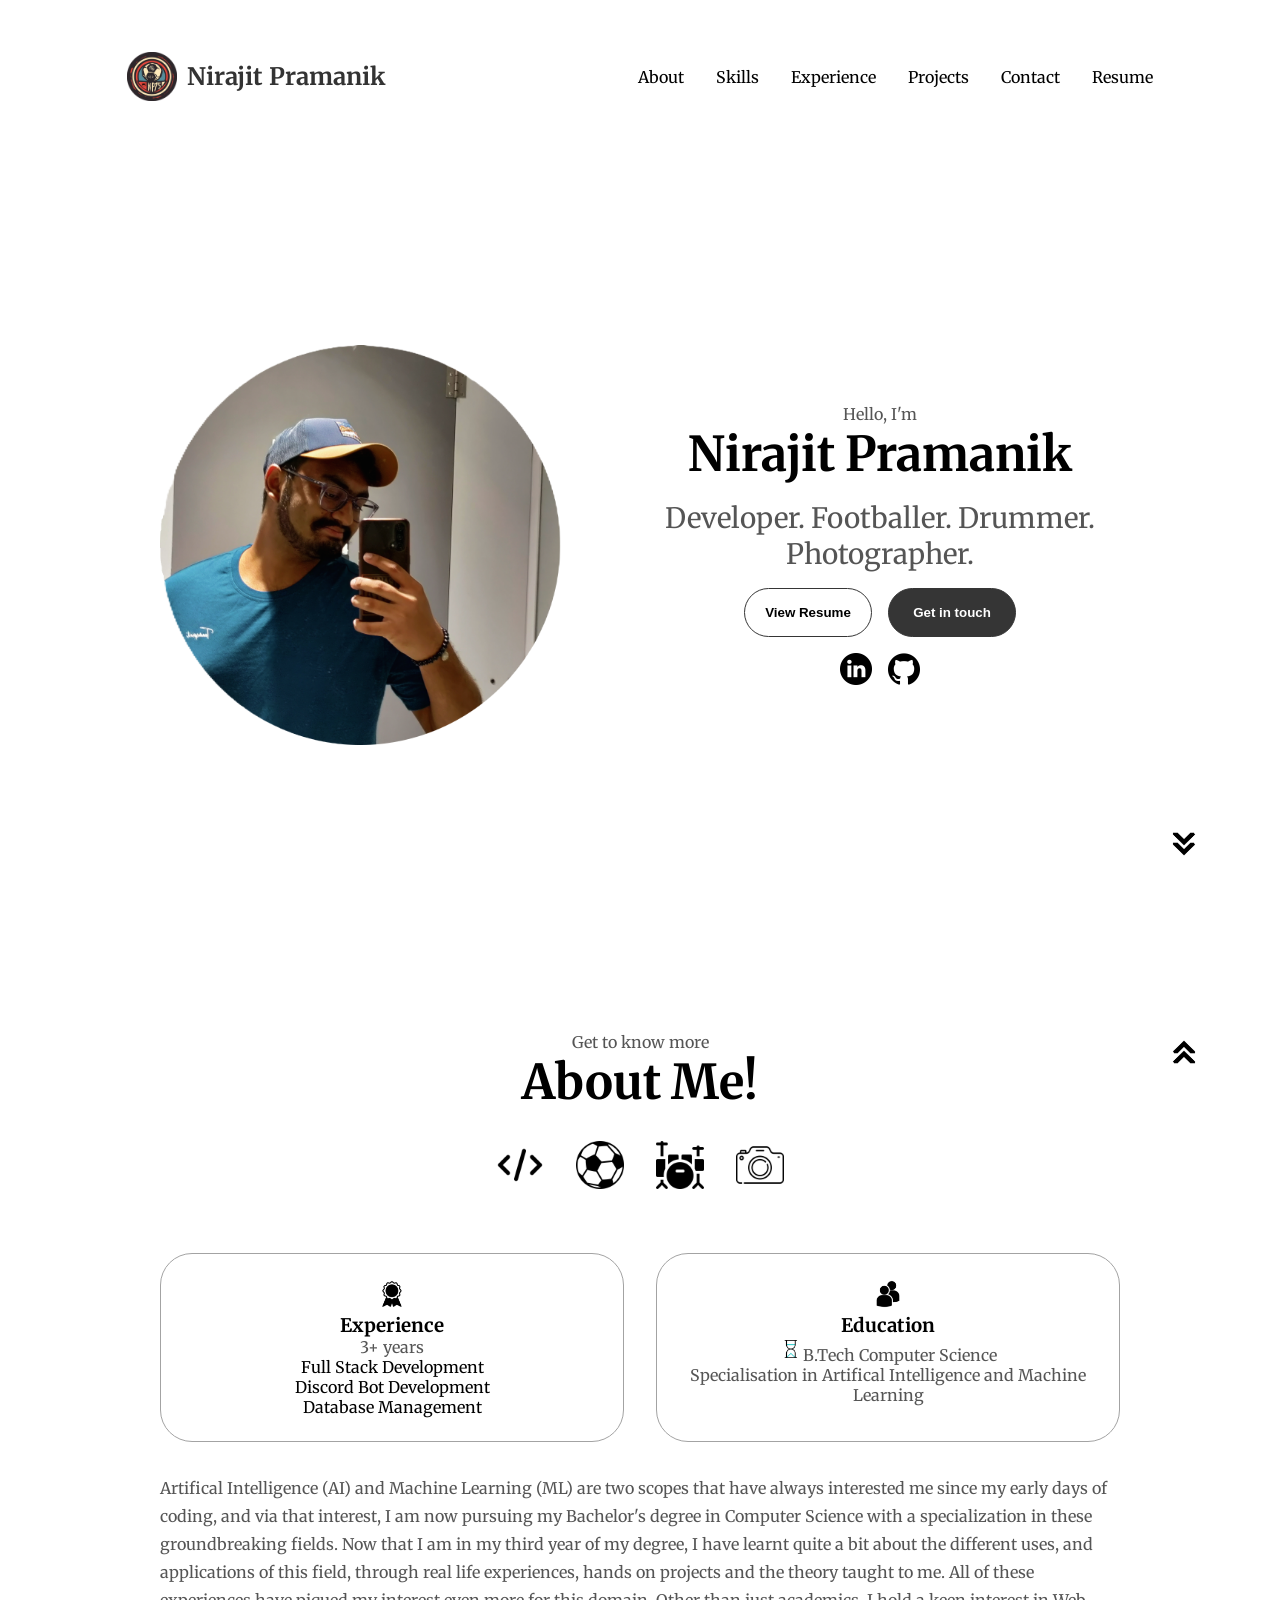
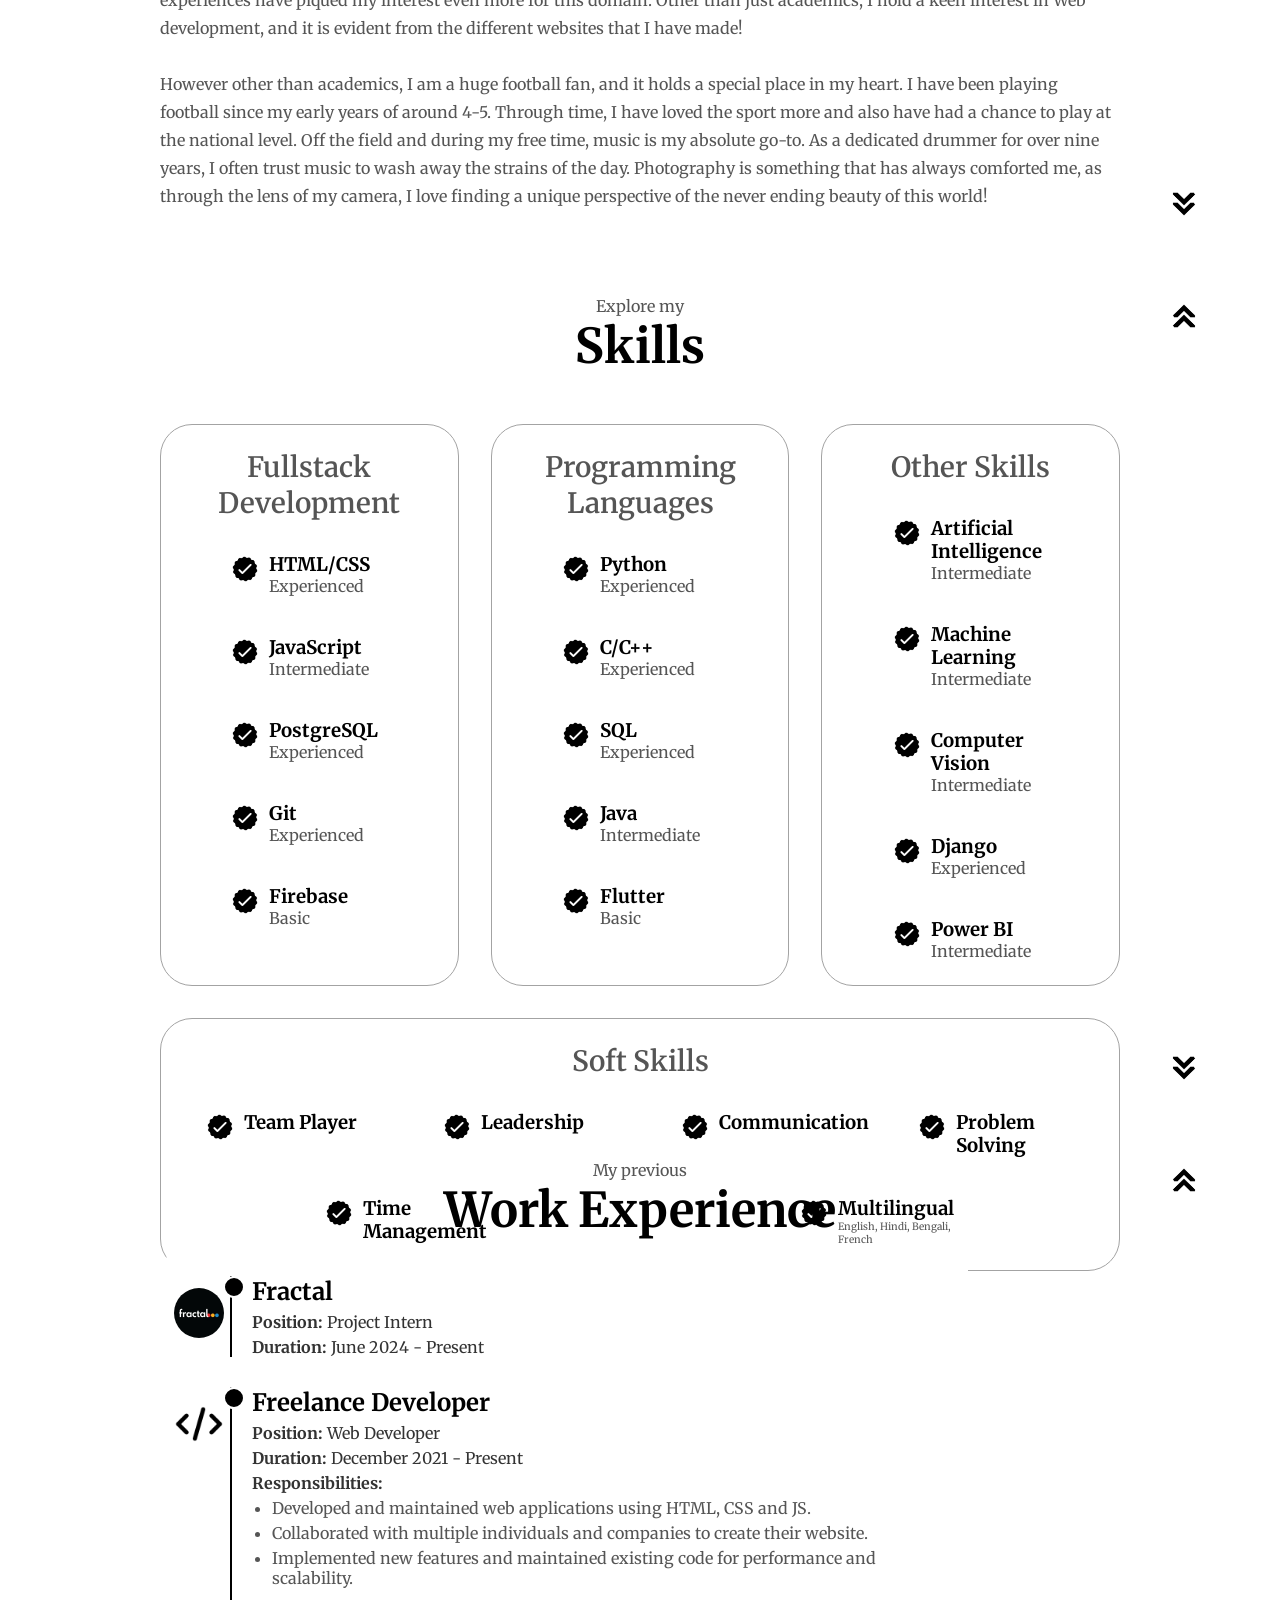
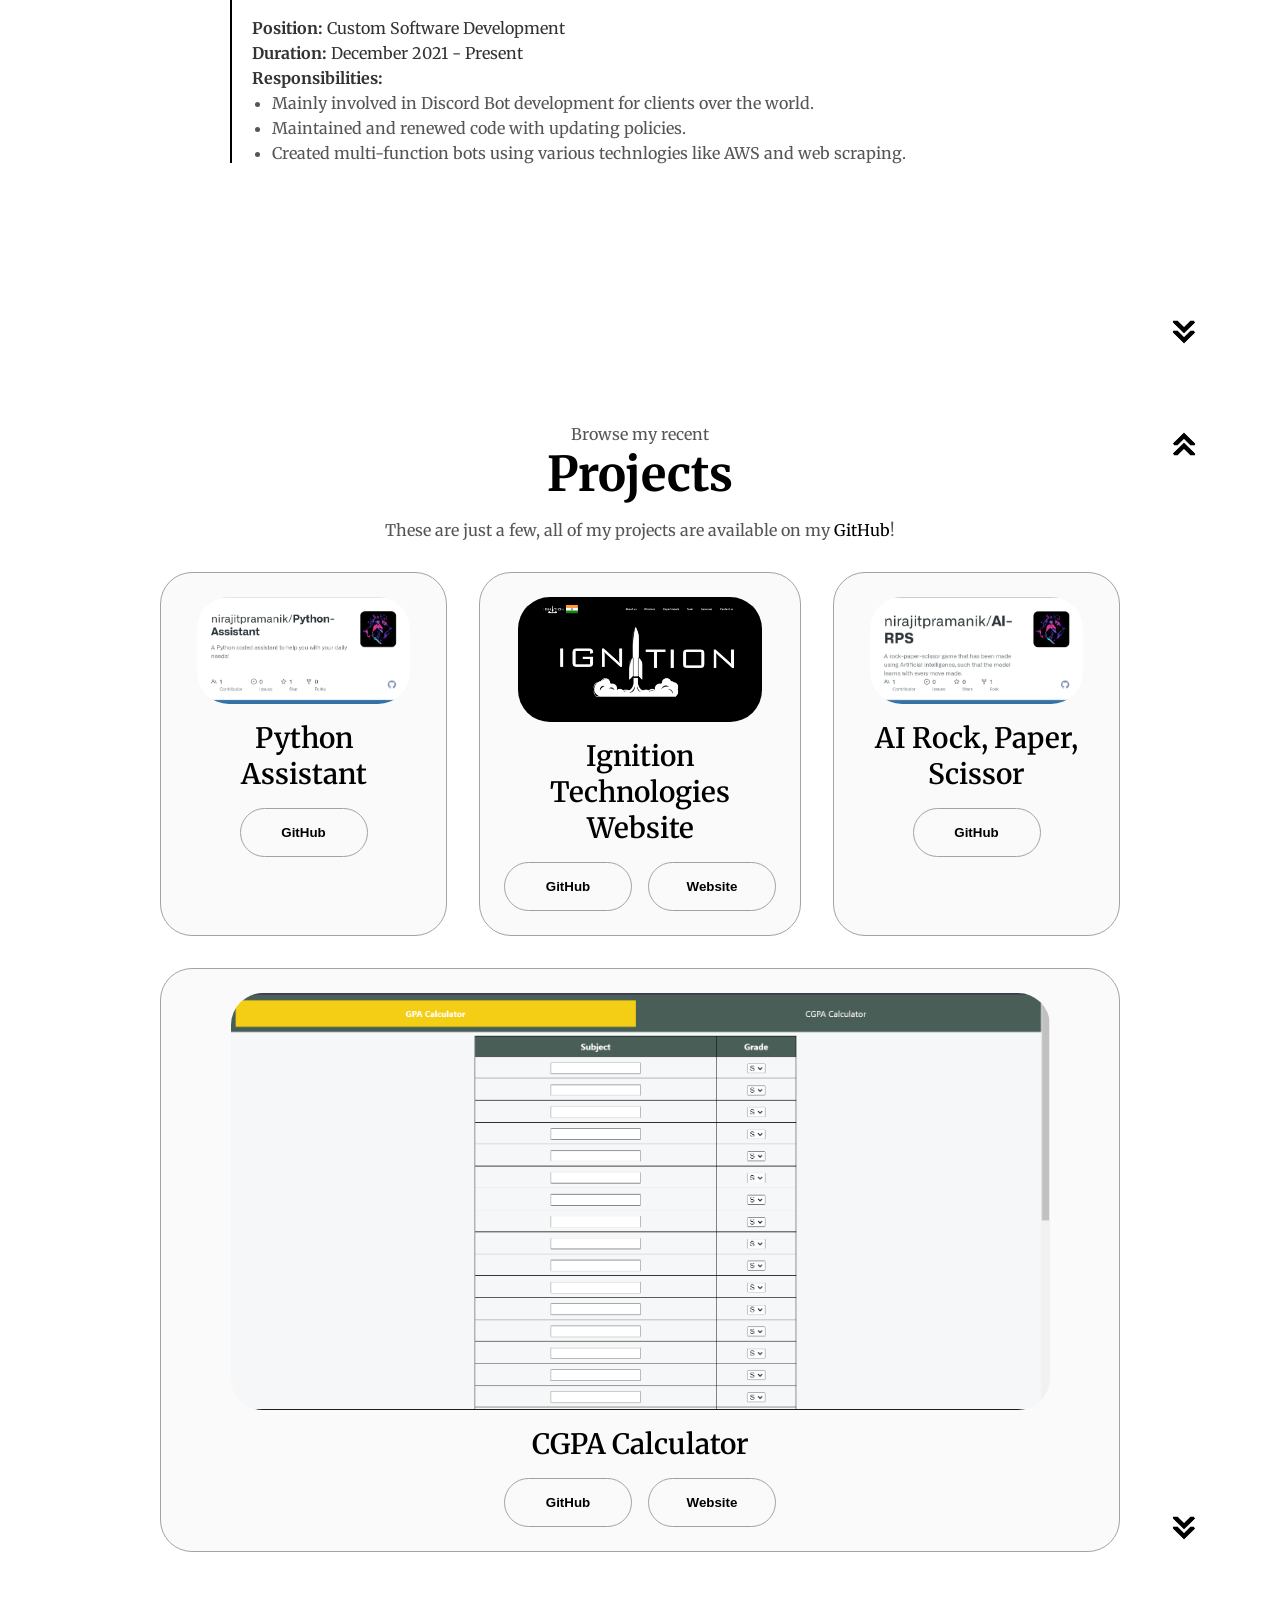
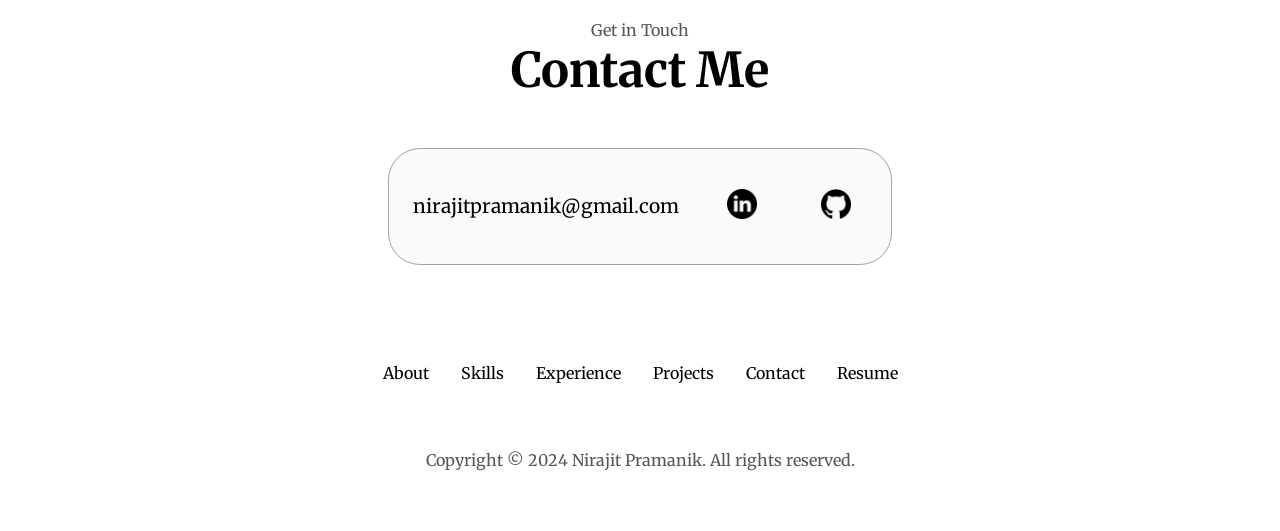
==== index.html @ 1553cf07 "feat: Early 2024 commit" ====
<!DOCTYPE html>
<html lang="en">
<head>
    <meta charset="UTF-8">
    <meta name="viewport" content="width=device-width, initial-scale=1.0">
    <meta name="description" content="Profile website of Nirajit Pramanik.">

    <!-- Open Graph / Facebook -->
    <meta property="og:type" content="website" />
    <meta property="og:url" content="https://nirajitpramanik.github.io/" />
    <meta property="og:title" content="Nirajit Pramanik" />
    <meta property="og:description" content="Profile website of Nirajit Pramanik." />
    <meta property="og:image" content="https://github.com/nirajitpramanik/nirajitpramanik.github.io/blob/main/assets/img/pfp.png" />

    <!-- Twitter -->
    <meta property="twitter:card" content="summary_large_image" />
    <meta property="twitter:url" content="https://nirajitpramanik.github.io/" />
    <meta property="twitter:title" content="Nirajit Pramanik" />
    <meta property="twitter:description" content="Profile website of Nirajit Pramanik." />
    <meta property="twitter:image" content="https://github.com/nirajitpramanik/nirajitpramanik.github.io/blob/main/assets/img/pfp.png" />


    <script async src="https://www.googletagmanager.com/gtag/js?id=G-MHSLXDZWWX"></script>
    <script>
        window.dataLayer = window.dataLayer || [];
        function gtag(){dataLayer.push(arguments);}
        gtag('js', new Date());

        gtag('config', 'G-MHSLXDZWWX');
    </script>

    <title>Nirajit Pramanik</title>
    <link rel="stylesheet" href="./assets/css/styles.css" />
    <link rel="stylesheet" href="./assets/css/mediaqueries.css" />
    <link rel="icon" type="image/x-icon" href="./assets/img/favicon.ico" />
</head>
<body>
    <nav id="desktop-nav">
        <b>
            <img class="nav-logo" alt="logo" src="./assets/img/logo.png" style="display: inline-block;">
            Nirajit Pramanik
        </b>

        <div>
            <ul class="nav-links">
                <li><a href="#about">About</a></li>
                <li><a href="#experience">Skills</a></li>
                <li><a href="#career">Experience</a></li>
                <li><a href="#projects">Projects</a></li>
                <li><a href="#contact">Contact</a></li>
                <li><a href="./assets/Resume-Nirajit Pramanik.pdf" download="Resume-Nirajit Pramanik">Resume</a></li>
            </ul>
        </div>
    </nav>

    <nav id="hamburger-nav">
        <div class="logo">
            <b>
                <img class="nav-logo" src="./assets/img/logo.png" alt="Logo" style="display: inline-block;">
                Nirajit Pramanik
            </b>
        </div>

        <div class="hamburger-menu">
            <div class="hamburger-icon" onclick="toggleMenu()">
                <span></span>
                <span></span>
                <span></span>
            </div>
            <div class="menu-links">
                <ul class="nav-links">
                    <li><a href="#about" onclick="toggleMenu()">About</a></li>
                    <li><a href="#experience" onclick="toggleMenu()">Skills</a></li>
                    <li><a href="#career" onclick="toggleMenu()">Experience</a></li>
                    <li><a href="#projects" onclick="toggleMenu()">Projects</a></li>
                    <li><a href="#contact" onclick="toggleMenu()">Contact</a></li>
                    <li><a href="./assets/Resume-Nirajit Pramanik.pdf" download="Resume-Nirajit Pramanik">Resume</a></li>
                </ul>
            </div>
        </div>
    </nav>

    <section id="profile">
        <div class="section__pic-container">
            <img src="./assets/img/pfp.png" alt="Nirajit Pramanik profile picture">
        </div>

        <div class="section__text">
            <p class="section__text__p1">Hello, I'm</p>
            <h1 class="title">Nirajit Pramanik</h1>
            <p class="section__text__p2">Developer. Footballer. Drummer. Photographer.</p>

            <div class="btn-container">
                <button class="btn btn-color-2" onclick="window.open('./assets/Resume-Nirajit Pramanik.pdf')">
                    View Resume
                </button>

                <button class="btn btn-color-1" onclick="location.href='#contact'">
                    Get in touch
                </button>
            </div>

            <div id="socials-container">
                <img src="./assets/img/linkedin.png" alt="My LinkedIn profile" class="icon" onclick="location.href='https://www.linkedin.com/in/nirajit-pramanik/'">
                <img src="./assets/img/github.png" alt="My Github profile" class="icon" onclick="location.href='https://github.com/nirajitpramanik'">
            </div>
        </div>
        <img src="./assets/img/arrow.png" alt="Next Section" class="icon arrow" onclick="location.href='#about'">
    </section>

    <section id="about">
        <p class="section__text__p1">
            Get to know more
        </p>

        <h1 class="title">
            About Me!
        </h1>

        <div class="section-container">
            <img src="./assets/img/arrow-1.png" alt="Previous Section" class="icon arrow-1" onclick="location.href='#profile'">
            <div class="about-details-container">
                <div class="icon-row">
                    <img src="./assets/img/code.png" alt="Code" class="about-icon">
                    <img src="./assets/img/football.png" alt="Football" class="about-icon">
                    <img src="./assets/img/drum.png" alt="Drum" class="about-icon">
                    <img src="./assets/img/camera.png" alt="Camera" class="about-icon">
                </div>
                
                <div class="about-containers">
                    <div class="details-container">
                        <img src="./assets/img/experience.png" alt="Experience icon" class="icon">
                        <h3>
                            Experience
                        </h3>
                        <p>
                            3+ years
                            <ul style="list-style: none;">
                                <li>Full Stack Development</li>
                                <li>Discord Bot Development</li>
                                <li>Database Management</li>
                            </ul>
                        </p>
                    </div>

                    <div class="details-container">
                        <img src="./assets/img/education.png" alt="Education icon" class="icon">
                        <h3>
                            Education
                        </h3>
                        <p><img src="./assets/img/loading.gif" alt="Loading icon" class="loading">B.Tech Computer Science <br> Specialisation in Artifical Intelligence and Machine Learning</p>
                    </div>
                </div>

                <div class="text-container">
                    <p class="about-text">
                        Artifical Intelligence (AI) and Machine Learning (ML) are two scopes that have always interested me since my early days of coding, and via that interest, I am now pursuing my Bachelor's degree in Computer Science with a specialization in these groundbreaking fields. Now that I am in my third year of my degree, I have learnt quite a bit about the different uses, and applications of this field, through real life experiences, hands on projects and the theory taught to me. All of these experiences have piqued my interest even more for this domain. Other than just academics, I hold a keen interest in Web development, and it is evident from the different websites that I have made!
                        <br><br>
                        However other than academics, I am a huge football fan, and it holds a special place in my heart. I have been playing football since my early years of around 4-5. Through time, I have loved the sport more and also have had a chance to play at the national level. Off the field and during my free time, music is my absolute go-to. As a dedicated drummer for over nine years, I often trust music to wash away the strains of the day. Photography is something that has always comforted me, as through the lens of my camera, I love finding a unique perspective of the never ending beauty of this world!
                    </p>
                </div>
            </div>
        </div>
        <img src="./assets/img/arrow.png" alt="Next Section" class="icon arrow" onclick="location.href='#experience'">
    </section>

    <section id="experience">
        <img src="./assets/img/arrow-1.png" alt="Previous Section" class="icon arrow-1" onclick="location.href='#about'">
        <p class="section__text__p1">Explore my</p>
        <h1 class="title">Skills</h1>

        <div class="experience-details-container">
            <div class="about-containers">
                <div class="details-container">
                    <h2 class="experience-subtitle">Fullstack Development</h2>

                    <div class="article-container">
                        <article>
                            <img src="./assets/img/checkmark.png" alt="Experience icon" class="icon">
                            <div>
                                <h3>HTML/CSS</h3>
                                <p>Experienced</p>
                            </div>
                        </article>

                        <article>
                            <img src="./assets/img/checkmark.png" alt="Experience icon" class="icon">
                            <div>
                                <h3>JavaScript</h3>
                                <p>Intermediate</p>
                            </div>
                        </article>

                        <article>
                            <img src="./assets/img/checkmark.png" alt="Experience icon" class="icon">
                            <div>
                                <h3>PostgreSQL</h3>
                                <p>Experienced</p>
                            </div>
                        </article>

                        <article>
                            <img src="./assets/img/checkmark.png" alt="Experience icon" class="icon">
                            <div>
                                <h3>Git</h3>
                                <p>Experienced</p>
                            </div>
                        </article>

                        <article>
                            <img src="./assets/img/checkmark.png" alt="Experience icon" class="icon">
                            <div>
                                <h3>Firebase</h3>
                                <p>Basic</p>
                            </div>
                        </article>
                    </div>
                </div>

                <div class="details-container">
                    <h2 class="experience-subtitle">Programming Languages</h2>

                    <div class="article-container">
                        <article>
                            <img src="./assets/img/checkmark.png" alt="Experience icon" class="icon">
                            <div>
                                <h3>Python</h3>
                                <p>Experienced</p>
                            </div>
                        </article>

                        <article>
                            <img src="./assets/img/checkmark.png" alt="Experience icon" class="icon">
                            <div>
                                <h3>C/C++</h3>
                                <p>Experienced</p>
                            </div>
                        </article>

                        <article>
                            <img src="./assets/img/checkmark.png" alt="Experience icon" class="icon">
                            <div>
                                <h3>SQL</h3>
                                <p>Experienced</p>
                            </div>
                        </article>

                        <article>
                            <img src="./assets/img/checkmark.png" alt="Experience icon" class="icon">
                            <div>
                                <h3>Java</h3>
                                <p>Intermediate</p>
                            </div>
                        </article>

                        <article>
                            <img src="./assets/img/checkmark.png" alt="Experience icon" class="icon">
                            <div>
                                <h3>Flutter</h3>
                                <p>Basic</p>
                            </div>
                        </article>
                    </div>
                </div>

                <div class="details-container">
                    <h2 class="experience-subtitle">Other Skills</h2>

                    <div class="article-container">
                        <article>
                            <img src="./assets/img/checkmark.png" alt="Experience icon" class="icon">
                            <div>
                                <h3>Artificial Intelligence</h3>
                                <p>Intermediate</p>
                            </div>
                        </article>

                        <article>
                            <img src="./assets/img/checkmark.png" alt="Experience icon" class="icon">
                            <div>
                                <h3>Machine Learning</h3>
                                <p>Intermediate</p>
                            </div>
                        </article>

                        <article>
                            <img src="./assets/img/checkmark.png" alt="Experience icon" class="icon">
                            <div>
                                <h3>Computer Vision</h3>
                                <p>Intermediate</p>
                            </div>
                        </article>

                        <article>
                            <img src="./assets/img/checkmark.png" alt="Experience icon" class="icon">
                            <div>
                                <h3>Django</h3>
                                <p>Experienced</p>
                            </div>
                        </article>

                        <article>
                            <img src="./assets/img/checkmark.png" alt="Experience icon" class="icon">
                            <div>
                                <h3>Power BI</h3>
                                <p>Intermediate</p>
                            </div>
                        </article>
                    </div>
                </div>

                <div class="details-container">
                    <h2 class="experience-subtitle">Soft Skills</h2>

                    <div class="article-container">
                        <article>
                            <img src="./assets/img/checkmark.png" alt="Experience icon" class="icon">
                            <div>
                                <h3>Team Player</h3>
                            </div>
                        </article>

                        <article>
                            <img src="./assets/img/checkmark.png" alt="Experience icon" class="icon">
                            <div>
                                <h3>Leadership</h3>
                            </div>
                        </article>

                        <article>
                            <img src="./assets/img/checkmark.png" alt="Experience icon" class="icon">
                            <div>
                                <h3>Communication</h3>
                            </div>
                        </article>

                        <article>
                            <img src="./assets/img/checkmark.png" alt="Experience icon" class="icon">
                            <div>
                                <h3>Problem Solving</h3>
                            </div>
                        </article>

                        <article>
                            <img src="./assets/img/checkmark.png" alt="Experience icon" class="icon">
                            <div>
                                <h3>Time Management</h3>
                            </div>
                        </article>

                        <article>
                            <img src="./assets/img/checkmark.png" alt="Experience icon" class="icon">
                            <div>
                                <h3>Multilingual</h3>
                                <p class="experience-text">English, Hindi, Bengali, French</p>
                            </div>
                        </article>
                    </div>
                </div>
            </div>
        </div>
        <img src="./assets/img/arrow.png" alt="Next Section" class="icon arrow" onclick="location.href='#career'">
    </section>

    <section id="career">
        <img src="./assets/img/arrow-1.png" alt="Previous Section" class="icon arrow-1" onclick="location.href='#experience'">
        <p class="section__text__p1">My previous</p>
        <h1 class="title">Work Experience</h1>
        <div class="career-path">
            <div class="timeline"></div>

            <div class="career-company">
                <img src="./assets/img/fractal.jpeg" alt="Fractal AI" class="company-logo">
                <div class="career-item">
                    <h3>Fractal</h3>
                    <p><strong>Position:</strong> Project Intern</p>
                    <p><strong>Duration:</strong> June 2024 - Present</p>
                    <!--<p><strong>Responsibilities:</strong></p>
                    <ul>
                        <li></li>
                        <li></li>
                        <li></li>
                    </ul>-->
                </div>
            </div>
            
            <div class="career-company">
                <img src="./assets/img/code.png" alt="Freelance logo" class="company-logo">
                <div class="career-item">
                    <h3>Freelance Developer</h3>
                    <p><strong>Position:</strong> Web Developer</p>
                    <p><strong>Duration:</strong> December 2021 - Present</p>
                    <p><strong>Responsibilities:</strong></p>
                    <ul>
                        <li>Developed and maintained web applications using HTML, CSS and JS.</li>
                        <li>Collaborated with multiple individuals and companies to create their website.</li>
                        <li>Implemented new features and maintained existing code for performance and scalability.</li>
                    </ul>
                </div>
                <div class="career-item">
                    <p><strong>Position:</strong> Custom Software Development</p>
                    <p><strong>Duration:</strong> December 2021 - Present</p>
                    <p><strong>Responsibilities:</strong></p>
                    <ul>
                        <li>Mainly involved in Discord Bot development for clients over the world.</li>
                        <li>Maintained and renewed code with updating policies.</li>
                        <li>Created multi-function bots using various technlogies like AWS and web scraping.</li>
                    </ul>
                </div>
            </div>
        </div>
        <img src="./assets/img/arrow.png" alt="Next Section" class="icon arrow" onclick="location.href='#projects'">
    </section>      

    <section id="projects">
        <img src="./assets/img/arrow-1.png" alt="Previous Section" class="icon arrow-1" onclick="location.href='#career'">
        <p class="section__text__p1">Browse my recent</p>
        <h1 class="title">Projects</h1>

        <div class="text-container">
            <p class="section__text">These are just a few, all of my projects are available on my <a href="https://github.com/nirajitpramanik">GitHub</a>!</p>
        </div>

        <div class="experience-details-container">
            <div class="about-containers">
                <div class="details-container color-container">
                    <div class="article-container">
                        <img src="./assets/img/P1.png" alt="Project 1" class="project-img">
                    </div>
                    <h2 class="experience-subtitle project-title">
                        Python Assistant
                    </h2>
    
                    <div class="btn-container">
                        <button class="btn btn-color-2 project-btn" onclick="location.href='https://github.com/nirajitpramanik/Python-Assistant'">
                            GitHub
                        </button>
                    </div>
                </div>
    
                <div class="details-container color-container">
                    <div class="article-container">
                        <img src="./assets/img/P3.png" alt="Project 2" class="project-img">
                    </div>
                    <h2 class="experience-subtitle project-title">
                        Ignition Technologies Website
                    </h2>
    
                    <div class="btn-container">
                        <button class="btn btn-color-2 project-btn" onclick="location.href='https://github.com/ignitiontechnologies/ignitiontechnologies.github.io'">
                            GitHub
                        </button>
    
                        <button class="btn btn-color-2 project-btn" onclick="location.href='https://ignitiontechnologies.github.io/'">
                            Website
                        </button>
                    </div>
                </div>
    
                <div class="details-container color-container">
                    <div class="article-container">
                        <img src="./assets/img/P2.png" alt="Project 3" class="project-img">
                    </div>
                    <h2 class="experience-subtitle project-title">
                        AI Rock, Paper, Scissor
                    </h2>
    
                    <div class="btn-container">
                        <button class="btn btn-color-2 project-btn" onclick="location.href='https://github.com/nirajitpramanik/AI-RPS'">
                            GitHub
                        </button>
                    </div>
                </div>

                <div class="details-container color-container">
                    <div class="article-container">
                        <img src="./assets/img/P4.png" alt="Project 4" class="project-img">
                    </div>
                    <h2 class="experience-subtitle project-title">
                        CGPA Calculator
                    </h2>
    
                    <div class="btn-container">
                        <button class="btn btn-color-2 project-btn" onclick="location.href='https://github.com/nirajitpramanik/cgpa-calculator">
                            GitHub
                        </button>
    
                        <button class="btn btn-color-2 project-btn" onclick="location.href='https://nirajitpramanik.github.io/cgpa-calculator/'">
                            Website
                        </button>
                    </div>
                </div>
            </div>
        </div>
        <img src="./assets/img/arrow.png" alt="Next Section" class="icon arrow" onclick="location.href='#contact'">
    </section>

    <section id="contact">
        <p class="section__text__p1">Get in Touch</p>
        <h1 class="title">Contact Me</h1>
        <div class="contact-info-upper-container">
            <div class="contact-info-container">
                <p>
                    <a href="mailto:nirajitpramanik@gmail.com">
                        nirajitpramanik@gmail.com
                    </a>
                </p>
            </div>

            <div class="contact-info-container">
                <p>
                    <a href="https://www.linkedin.com/in/nirajit-pramanik/">
                        <img src="./assets/img/linkedin.png" alt="Linkedin Icon" class="icon contact-icon">
                    </a>
                </p>
            </div>

            <div class="contact-info-container">
                <p>
                    <a href="https://www.github.com/nirajitpramanik/">
                        <img src="./assets/img/github.png" alt="Github Icon" class="icon contact-icon">
                    </a>
                </p>
            </div>
        </div>
    </section>

    <footer>
        <nav>
            <div class="nav-links-container">
                <ul class="nav-links">
                    <li><a href="#about">About</a></li>
                    <li><a href="#experience">Skills</a></li>
                    <li><a href="#career">Experience</a></li>
                    <li><a href="#projects">Projects</a></li>
                    <li><a href="#contact">Contact</a></li>
                    <li><a href="./assets/Resume-Nirajit Pramanik.pdf" download="Resume-Nirajit Pramanik">Resume</a></li>
                </ul>
            </div>
        </nav>

        <p>
            Copyright &#169; 2024 Nirajit Pramanik. All rights reserved.
        </p>
    </footer>

    <script src="./assets/js/scripts.js"></script>
</body>
</html>
---- assets/css/styles.css ----
/* General */
@import url('https://fonts.googleapis.com/css2?family=Merriweather:wght@300&display=swap');

* {
    margin: 0;
    padding: 0;
}

body {
    font-family: 'Merriweather', serif;
}

html {
    scroll-behavior: smooth;
}

p {
    color: rgb(85, 85, 85);
}

/* Transition */

a, .btn {
    transition: all 300ms ease;
}

/* Desktop nav */

nav, .nav-links {
    display: flex;
}

nav {
    justify-content: space-around;
    align-items: center;
    height: 17vh;
}

.nav-links {
    gap: 2rem;
    list-style: none;
    font-size: 1rem;
}

a {
    color: black;
    text-decoration: none;
    text-decoration-color: white;
}

a:hover {
    color: grey;
    text-decoration: underline;
    text-underline-offset: 1rem;
    text-decoration-color: rgb(181, 181, 181);
}

.logo {
    font-size: 1.5rem;
}

.logo:hover {
    cursor: default;
}

#desktop-nav {
    display: flex;
}

#desktop-nav b {
    display: flex;
    align-items: center;
    font-size: 1.5em;
    font-weight: bold;
    color: #333;
}

.nav-logo {
    margin-right: 10px;
    width: 50px;
    height: auto;
}

/* Hamburger menu */

#hamburger-nav {
    display: none;
}

#hamburger-nav b {
    display: flex;
    align-items: center;
    font-size: 1em;
    font-weight: bold;
    color: #333;
}

.hamburger-menu {
    position: relative;
    display: inline-block;
    z-index: 1;
}

.hamburger-icon {
    display: flex;
    flex-direction: column;
    justify-content: space-between;
    height: 24px;
    width: 30px;
    cursor: pointer;
}

.hamburger-icon span {
    width: 100%;
    height: 2px;
    background-color: black;
    transition: all 0.3 ease-in-out;
}

.menu-links {
    position: absolute;
    top: 100%;
    right: 0;
    background-color: white;
    width: fit-content;
    max-height: 0;
    overflow: hidden;
    transition: all 0.3 ease-in-out;
}

.menu-links a {
    display: block;
    padding: 10px;
    text-align: center;
    font-size: 1.5rem;
    color: black;
    text-decoration: none;
    transition: all 0.3 ease-in-out;
}

.menu-links li {
    list-style: none;
}

.menu-links.open {
    max-height: 300px;
}

.hamburger-icon.open span:first-child {
    transform: rotate(45deg) translate(10px, 5px);
}

.hamburger-icon.open span:nth-child(2) {
    opacity: 0;
}

.hamburger-icon.open span:last-child {
    transform: rotate(-45deg) translate(10px, -5px);
}

.hamburger-icon span:first-child {
    transform: none;
}

.hamburger-icon span:first-child {
    opacity: 1;
}

.hamburger-icon span:first-child {
    transform: none;
}

/* Sections */

section {
    padding-top: 4vh;
    height: 96vh;
    margin: 0 10rem;
    box-sizing: border-box;
    min-height: fit-content;
}

.section-container {
    display: flex;
}

/* Profile Section */

#profile {
    position: relative;
    display: flex;
    justify-content: center;
    gap: 5rem;
    height: 80vh;
}

.section__pic-container {
    display: flex;
    height: 400px;
    width: 400px;
    margin: auto 0;
}

.section__text {
    align-self: center;
    text-align: center;
}

.section__text.p {
    font-weight: 600;
}

.section__text__p1 {
    text-align: center;
}

.section__text__p2 {
    font-size: 1.75rem;
    margin-bottom: 1rem;
}

.title {
    font-size: 3rem;
    text-align: center;
    margin-bottom: 1rem;
}

#socials-container {
    display: flex;
    justify-content: center;
    margin-top: 1rem;
    gap: 1rem;
}

/* icons */

.icon {
    cursor: pointer;
    height: 2rem;
}

.loading {
    cursor: default;
    height: 1.5rem;
}

.about-icon {
    cursor: default;
    height: 3rem;
    padding: 1rem;
}
/* Buttons */

.btn-container {
    display: flex;
    justify-content: center;
    gap: 1rem;
}

.btn {
    font-weight: 600;
    transition: all 300ms ease;
    padding: 1rem;
    width: 8rem;
    border-radius: 2rem;
}

.btn-color-1, .btn-color-2 {
    border: rgb(53, 53, 53) 0.1rem solid;
}

.btn-color-1:hover, .btn-color-2:hover {
    cursor: pointer;
}

.btn-color-1, .btn-color-2:hover {
    background: rgb(53, 53, 53);
    color:white;
}

.btn-color-1:hover {
    background: rgb(0, 0, 0);
}

.btn-color-2 {
    background: none;
}

.btn-color-2:hover {
    border: rgb(255, 255, 255) 0.1rem solid;
}

.btn-container {
    gap: 1rem;
}

/* About section */

#about {
    position: relative;
}

.about-containers {
    gap: 2rem;
    margin-bottom: 2rem;
    margin-top: 2rem;
}

.about-details-container {
    justify-content: center;
    flex-direction: column;
}

.about-containers, .about-details-container {
    display: flex;
}

.arrow {
    position: absolute;
    right: -5rem;
    bottom: 2.5rem;
}

.arrow-1 {
    position: absolute;
    right: -5rem;
    top: 2.5rem;
}

.details-container {
    padding: 1.5rem;
    flex: 1;
    background: white;
    border-radius: 2rem;
    border: rgb(53, 53, 53) 0.1rem solid;
    border-color: rgb(163, 163, 163);
    text-align: center;
}

.section-container {
    gap: 4rem;
    height: 80%;
}

.section__pic-container {
    height: 400px;
    width: 400px;
    margin: auto 0;
}

.icon-row {
    padding: 1rem;
    display: flex;
    align-self: center;
}

.about-text {
    line-height: 1.75;
}

/* Experience section */

#experience {
    position: relative;
}

.experience-subtitle {
    color: rgb(85, 85, 85);
    font-weight: 600;
    font-size: 1.75rem;
    margin-bottom: 2rem;
}

.experience-details-container {
    display: flex;
    justify-content: center;
    flex-direction: column;
}

.article-container {
    display: flex;
    text-align: initial;
    flex-wrap: wrap;
    flex-direction: row;
    gap: 2.5rem;
    justify-content: space-around;
}


article {
    display: flex;
    width: 10rem;
    justify-content: start;
    gap: 0.5rem;
}

article .icon {
    cursor: default;
}

.experience-text {
    font-size: x-small;
}

/* Projects Section */

#projects {
    position: relative;
}

.color-container {
    border-color: rgb(163, 163, 163);
    background: rgb(250, 250, 250);
}

.project-img {
    border-radius: 2rem;
    width: 90%;
    height: 90%;
}

.project-title {
    margin: 1rem;
    color: black;
}

.project-btn {
    color: black;
    border-color: rgb(163, 163, 163);
}

/* Career Path */

#career {
    position: relative;
}

.career-path {
    position: relative;
    width: 80%;
    max-width: 800px;
    background: #fff;
    padding: 20px;
    border-radius: 12px;
}

.career-company {
    position: relative;
    margin-left: 50px;
    padding-left: 20px;
    border-left: 2px solid black;
    margin-bottom: 30px;
}

.company-logo {
    position: absolute;
    left: -60px;
    top: 10px;
    width: 50px;
    height: 50px;
    border-radius: 50%;
    border: 2px solid #fff;
}

.career-item {
    margin-bottom: 30px;
}

.career-item h3 {
    font-size: 1.5em;
    color: black;
    margin-top: 0;
}

.career-item p {
    margin: 5px 0;
    color: #333;
}

.career-item ul {
    list-style-type: disc;
    margin-left: 20px;
}

.career-item ul li {
    color: #555;
    margin-bottom: 5px;
}

.career-item:before {
    content: '';
    position: absolute;
    left: -9px;
    top: 0;
    width: 18px;
    height: 18px;
    background: black;
    border-radius: 50%;
    border: 2px solid #fff;
}

/* Contact */

#contact {
    display: flex;
    justify-content: center;
    flex-direction: column;
    height: 70vh;
}

.contact-info-upper-container {
    display: flex;
    justify-content: center;
    border-radius: 2rem;
    border: rgb(53, 53, 53) 0.1rem solid;
    border-color: rgb(163, 163, 163);
    background: rgb(250, 250, 250);
    margin: 2rem auto;
    padding: 0.5rem;
}

.contact-info-container {
    display: flex;
    align-items: center;
    justify-content: center;
    gap: 0.5rem;
    margin: 1rem;
}

.contact-info-container p {
    font-size: larger;
}

.contact-icon {
    cursor: default;
    padding: 1rem;
    width: auto;
    height: 30px;
}

.email-icon {
    height: 2.5rem;
}

/* Footer */

footer {
    height: 26vh;
    margin: 0 1rem;
}

footer p {
    text-align: center;
}
---- assets/css/mediaqueries.css ----
@media screen and (max-width: 1400px) {
    #profile {
        height: 83vh;
        margin-bottom: 6rem;
    }

    .about-containers {
        flex-wrap: wrap;
    }

    #contact, #projects {
      height: fit-content;
    }

    .icon-row {
        flex-wrap: wrap;
        justify-content: center;
    }
}

@media screen and (max-width: 1200px) {
    #desktop-nav {
        display: none;
    }

    #hamburger-nav {
        display: flex;
    }

    #experience, .experience-details-container {
        margin-top: 2rem;
    }

    #profile, .section-container {
        display: block;
    }

    .arrow {
        display: none
    }

    .arrow-1 {
        display: none
    }

    .about-icon {
        padding: 0.5rem;
        width: 25px;
        height: auto;
    }

    section, .section-container {
        height: fit-content;
    }

    section {
        margin: 0 5%;
    }

    .section__pic-container {
        width: 275px;
        height: 275px;
        margin: 0 auto 2rem;
    }

    .about-containers {
        margin-top: 0;
    }

    p {
        font-size: 0.9rem;
    }
}

@media screen and (max-width: 600px) {
    #contact, footer {
        height: 40vh;
    }

    #profile {
        height: 83vh;
        margin-bottom: 0;
    }

    article {
        font-size: 1rem;
    }

    footer nav {
        height: fit-content;
        margin-bottom: 2rem;
    }

    .about-containers, .contact-info-upper-container, .btn-container {
        flex-wrap: wrap;
    }

    .contact-info-container {
        margin: 1rem;
    }

    .contact-info-container p, .nav-links li a {
        font-size: 1rem;
    }

    .experience-subtitle {
        font-size: 1.25rem;
    }

    .logo {
        font-size: 1.25rem;
    }

    .nav-links {
        flex-direction: column;
        gap: 0.5rem;
        text-align: center;
    }

    .section__pic-container {
        width: auto;
        height: 46vw;
        justify-content: center;
    }

    .section__text__p2 {
        font-size: 1.25rem;
    }

    .title {
        font-size: 2rem;
    }

    .text-container {
        text-align: justify;
    }
}
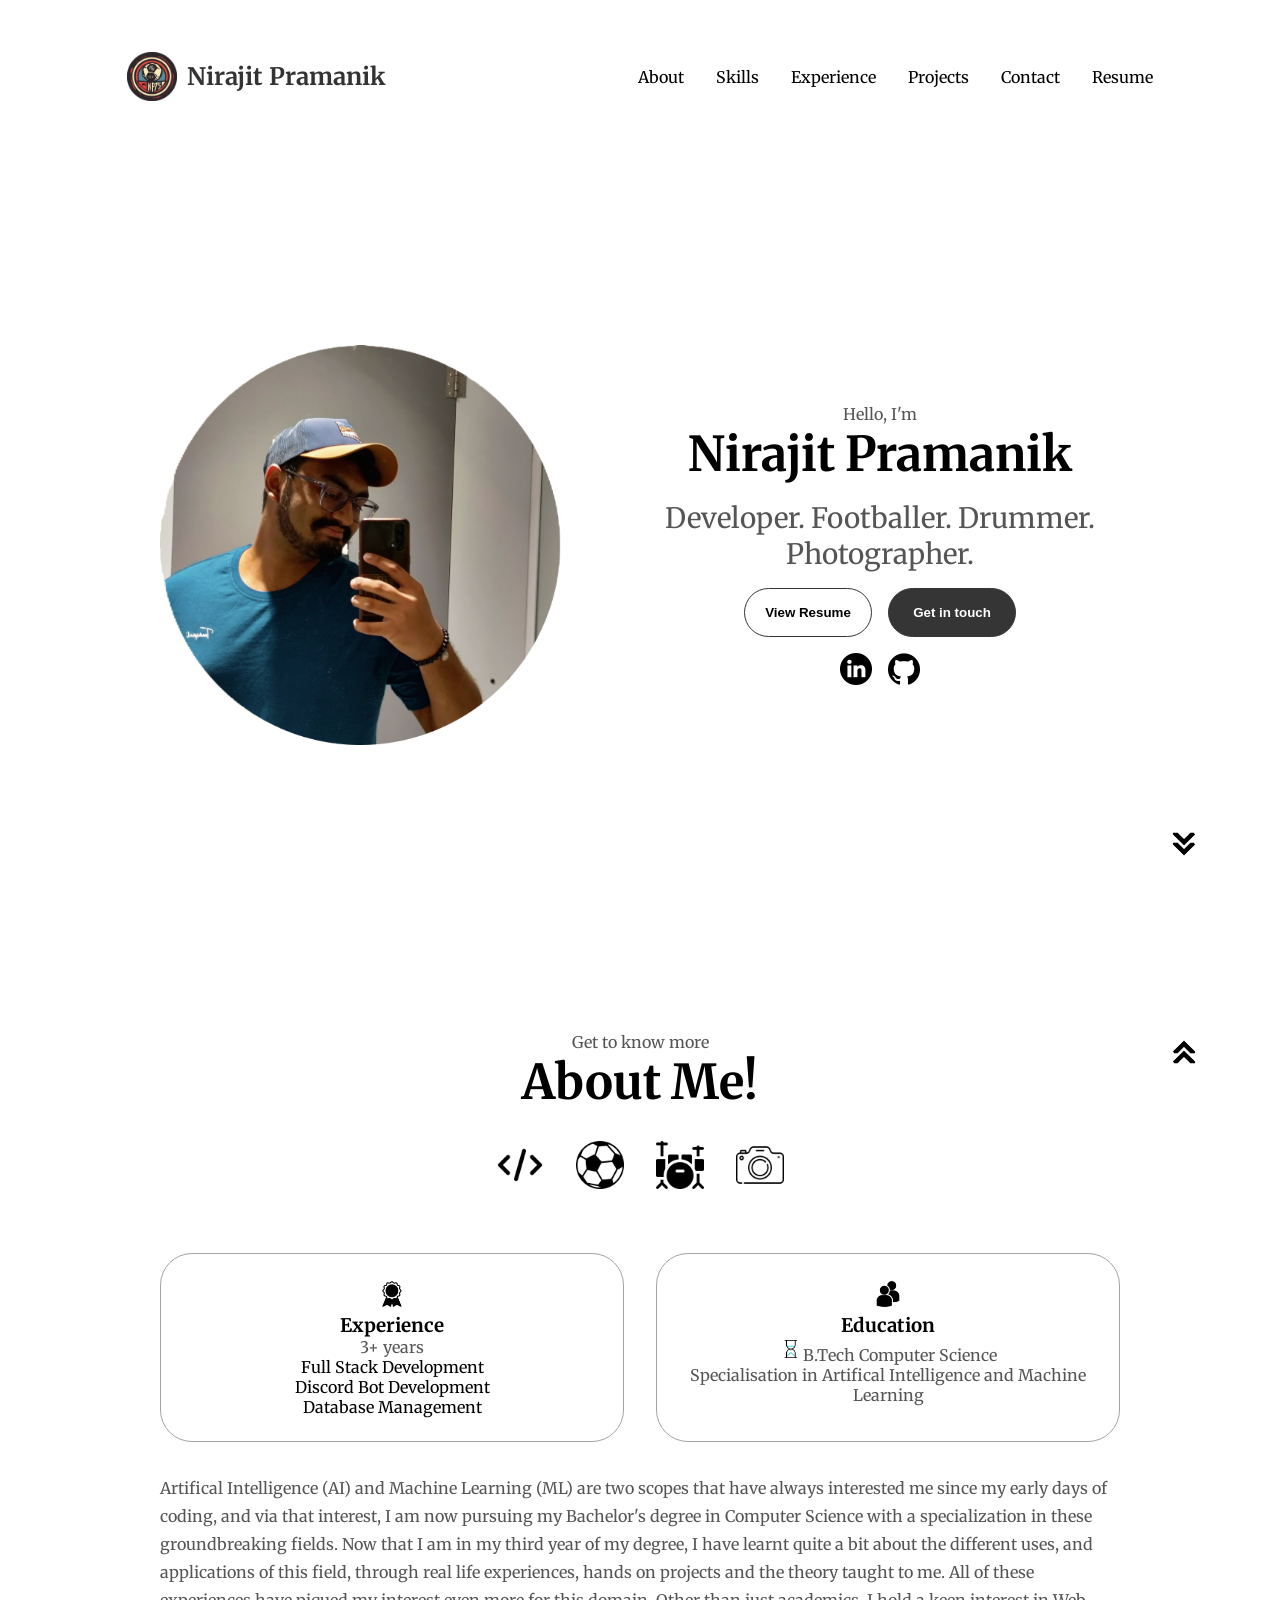
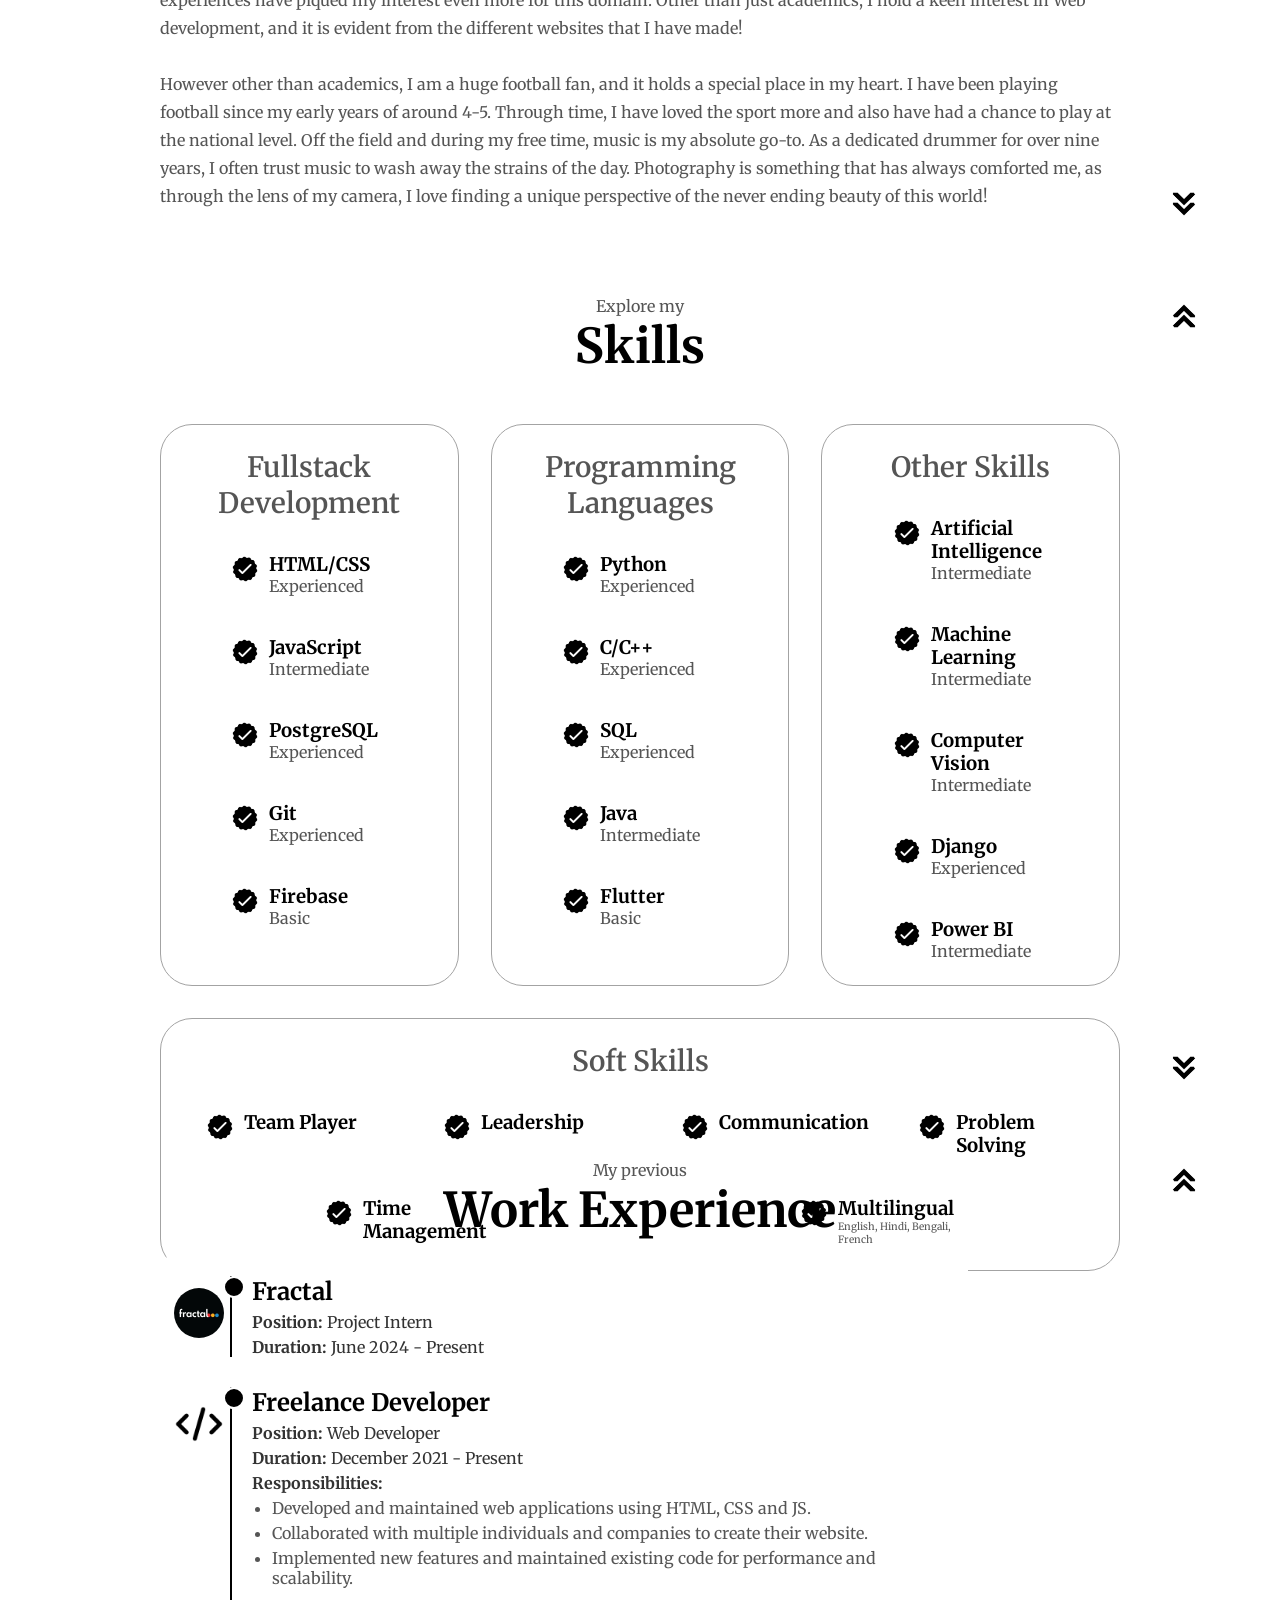
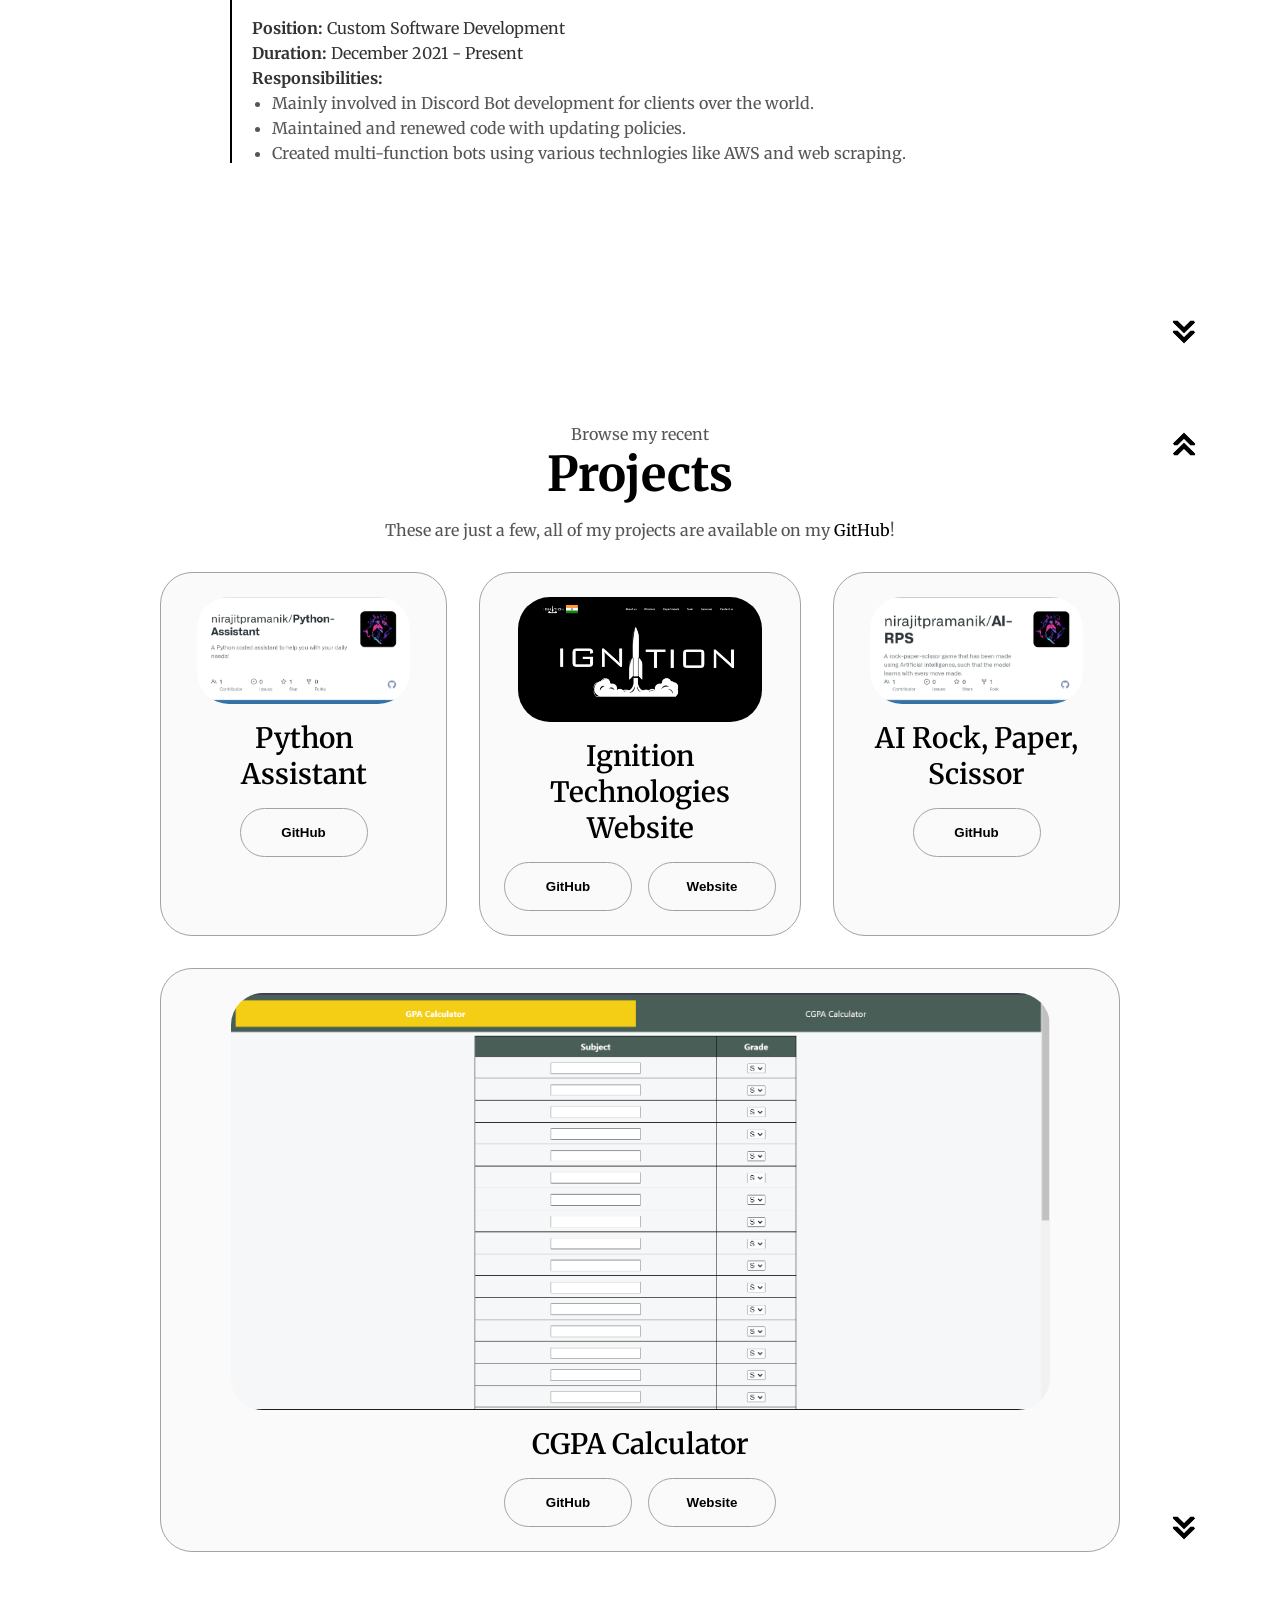
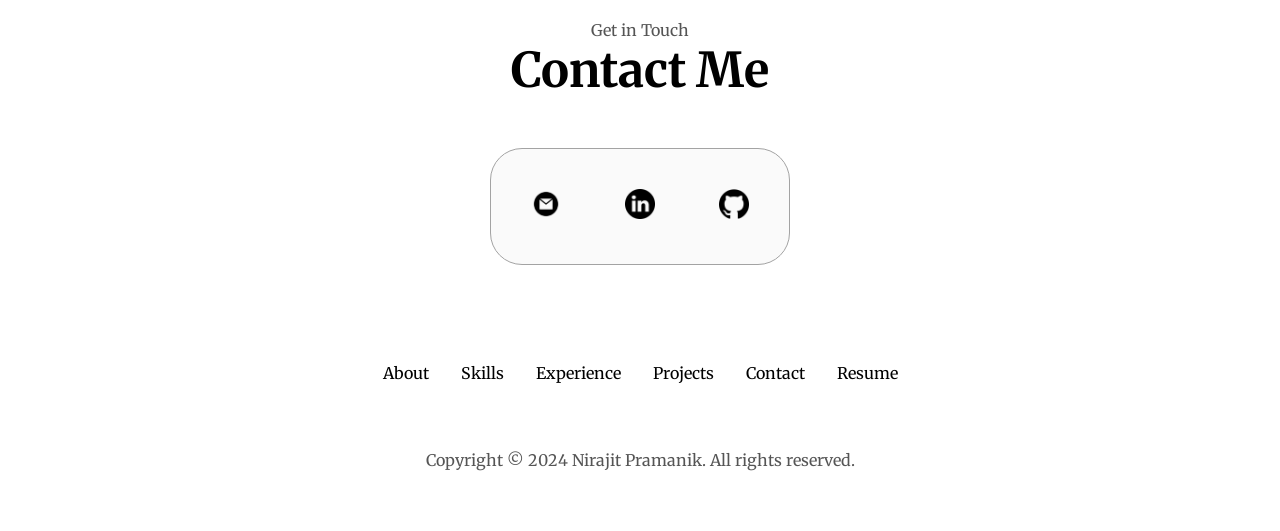
==== commit 522bb6e1: "fix: Mail icon update" ====
--- a/index.html
+++ b/index.html
@@ -502,7 +502,7 @@
             <div class="contact-info-container">
                 <p>
                     <a href="mailto:nirajitpramanik@gmail.com">
-                        nirajitpramanik@gmail.com
+                        <img src="./assets/img/email.png" alt="Mail Icon" class="icon contact-icon">
                     </a>
                 </p>
             </div>
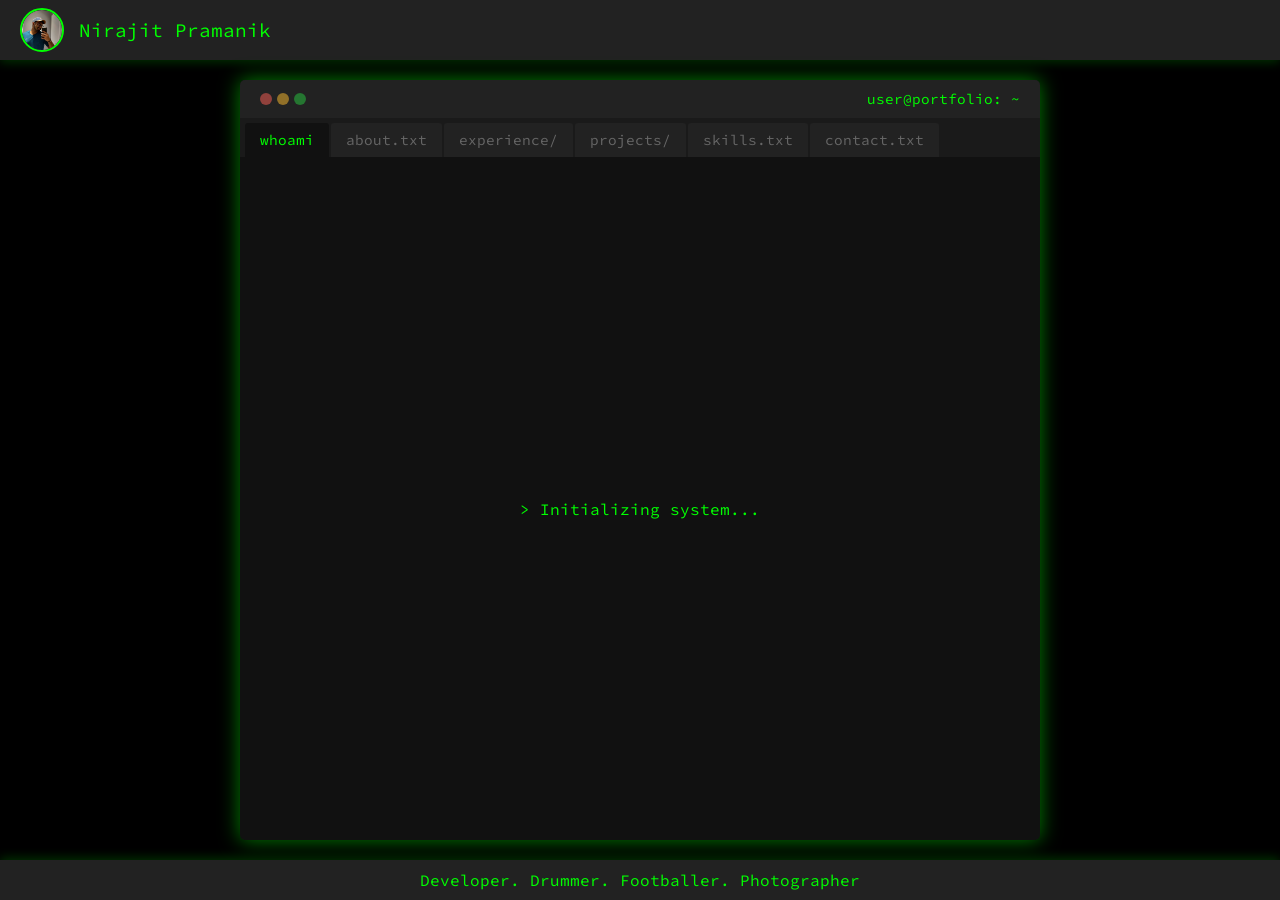
==== commit 11187d98: "feat: 2025 revamp" ====
--- a/index.html
+++ b/index.html
@@ -19,6 +19,10 @@
     <meta property="twitter:description" content="Profile website of Nirajit Pramanik." />
     <meta property="twitter:image" content="https://github.com/nirajitpramanik/nirajitpramanik.github.io/blob/main/assets/img/pfp.png" />
 
+    <title>Nirajit Pramanik</title>
+
+    <link rel="stylesheet" href="./assets/css/styles.css">
+    <link href="https://fonts.googleapis.com/css2?family=Source+Code+Pro:wght@400;700&display=swap" rel="stylesheet">
 
     <script async src="https://www.googletagmanager.com/gtag/js?id=G-MHSLXDZWWX"></script>
     <script>
@@ -29,521 +33,214 @@
         gtag('config', 'G-MHSLXDZWWX');
     </script>
 
-    <title>Nirajit Pramanik</title>
-    <link rel="stylesheet" href="./assets/css/styles.css" />
-    <link rel="stylesheet" href="./assets/css/mediaqueries.css" />
-    <link rel="icon" type="image/x-icon" href="./assets/img/favicon.ico" />
 </head>
 <body>
-    <nav id="desktop-nav">
-        <b>
-            <img class="nav-logo" alt="logo" src="./assets/img/logo.png" style="display: inline-block;">
-            Nirajit Pramanik
-        </b>
-
-        <div>
-            <ul class="nav-links">
-                <li><a href="#about">About</a></li>
-                <li><a href="#experience">Skills</a></li>
-                <li><a href="#career">Experience</a></li>
-                <li><a href="#projects">Projects</a></li>
-                <li><a href="#contact">Contact</a></li>
-                <li><a href="./assets/Resume-Nirajit Pramanik.pdf" download="Resume-Nirajit Pramanik">Resume</a></li>
-            </ul>
-        </div>
-    </nav>
-
-    <nav id="hamburger-nav">
-        <div class="logo">
-            <b>
-                <img class="nav-logo" src="./assets/img/logo.png" alt="Logo" style="display: inline-block;">
-                Nirajit Pramanik
-            </b>
-        </div>
-
-        <div class="hamburger-menu">
-            <div class="hamburger-icon" onclick="toggleMenu()">
-                <span></span>
-                <span></span>
-                <span></span>
-            </div>
-            <div class="menu-links">
-                <ul class="nav-links">
-                    <li><a href="#about" onclick="toggleMenu()">About</a></li>
-                    <li><a href="#experience" onclick="toggleMenu()">Skills</a></li>
-                    <li><a href="#career" onclick="toggleMenu()">Experience</a></li>
-                    <li><a href="#projects" onclick="toggleMenu()">Projects</a></li>
-                    <li><a href="#contact" onclick="toggleMenu()">Contact</a></li>
-                    <li><a href="./assets/Resume-Nirajit Pramanik.pdf" download="Resume-Nirajit Pramanik">Resume</a></li>
-                </ul>
-            </div>
-        </div>
-    </nav>
-
-    <section id="profile">
-        <div class="section__pic-container">
-            <img src="./assets/img/pfp.png" alt="Nirajit Pramanik profile picture">
-        </div>
-
-        <div class="section__text">
-            <p class="section__text__p1">Hello, I'm</p>
-            <h1 class="title">Nirajit Pramanik</h1>
-            <p class="section__text__p2">Developer. Footballer. Drummer. Photographer.</p>
-
-            <div class="btn-container">
-                <button class="btn btn-color-2" onclick="window.open('./assets/Resume-Nirajit Pramanik.pdf')">
-                    View Resume
-                </button>
-
-                <button class="btn btn-color-1" onclick="location.href='#contact'">
-                    Get in touch
-                </button>
-            </div>
-
-            <div id="socials-container">
-                <img src="./assets/img/linkedin.png" alt="My LinkedIn profile" class="icon" onclick="location.href='https://www.linkedin.com/in/nirajit-pramanik/'">
-                <img src="./assets/img/github.png" alt="My Github profile" class="icon" onclick="location.href='https://github.com/nirajitpramanik'">
-            </div>
-        </div>
-        <img src="./assets/img/arrow.png" alt="Next Section" class="icon arrow" onclick="location.href='#about'">
-    </section>
-
-    <section id="about">
-        <p class="section__text__p1">
-            Get to know more
-        </p>
-
-        <h1 class="title">
-            About Me!
-        </h1>
-
-        <div class="section-container">
-            <img src="./assets/img/arrow-1.png" alt="Previous Section" class="icon arrow-1" onclick="location.href='#profile'">
-            <div class="about-details-container">
-                <div class="icon-row">
-                    <img src="./assets/img/code.png" alt="Code" class="about-icon">
-                    <img src="./assets/img/football.png" alt="Football" class="about-icon">
-                    <img src="./assets/img/drum.png" alt="Drum" class="about-icon">
-                    <img src="./assets/img/camera.png" alt="Camera" class="about-icon">
-                </div>
-                
-                <div class="about-containers">
-                    <div class="details-container">
-                        <img src="./assets/img/experience.png" alt="Experience icon" class="icon">
-                        <h3>
-                            Experience
-                        </h3>
-                        <p>
-                            3+ years
-                            <ul style="list-style: none;">
-                                <li>Full Stack Development</li>
-                                <li>Discord Bot Development</li>
-                                <li>Database Management</li>
-                            </ul>
-                        </p>
-                    </div>
-
-                    <div class="details-container">
-                        <img src="./assets/img/education.png" alt="Education icon" class="icon">
-                        <h3>
-                            Education
-                        </h3>
-                        <p><img src="./assets/img/loading.gif" alt="Loading icon" class="loading">B.Tech Computer Science <br> Specialisation in Artifical Intelligence and Machine Learning</p>
-                    </div>
-                </div>
-
-                <div class="text-container">
-                    <p class="about-text">
-                        Artifical Intelligence (AI) and Machine Learning (ML) are two scopes that have always interested me since my early days of coding, and via that interest, I am now pursuing my Bachelor's degree in Computer Science with a specialization in these groundbreaking fields. Now that I am in my third year of my degree, I have learnt quite a bit about the different uses, and applications of this field, through real life experiences, hands on projects and the theory taught to me. All of these experiences have piqued my interest even more for this domain. Other than just academics, I hold a keen interest in Web development, and it is evident from the different websites that I have made!
-                        <br><br>
-                        However other than academics, I am a huge football fan, and it holds a special place in my heart. I have been playing football since my early years of around 4-5. Through time, I have loved the sport more and also have had a chance to play at the national level. Off the field and during my free time, music is my absolute go-to. As a dedicated drummer for over nine years, I often trust music to wash away the strains of the day. Photography is something that has always comforted me, as through the lens of my camera, I love finding a unique perspective of the never ending beauty of this world!
-                    </p>
-                </div>
-            </div>
-        </div>
-        <img src="./assets/img/arrow.png" alt="Next Section" class="icon arrow" onclick="location.href='#experience'">
-    </section>
-
-    <section id="experience">
-        <img src="./assets/img/arrow-1.png" alt="Previous Section" class="icon arrow-1" onclick="location.href='#about'">
-        <p class="section__text__p1">Explore my</p>
-        <h1 class="title">Skills</h1>
-
-        <div class="experience-details-container">
-            <div class="about-containers">
-                <div class="details-container">
-                    <h2 class="experience-subtitle">Fullstack Development</h2>
-
-                    <div class="article-container">
-                        <article>
-                            <img src="./assets/img/checkmark.png" alt="Experience icon" class="icon">
-                            <div>
-                                <h3>HTML/CSS</h3>
-                                <p>Experienced</p>
-                            </div>
-                        </article>
-
-                        <article>
-                            <img src="./assets/img/checkmark.png" alt="Experience icon" class="icon">
-                            <div>
-                                <h3>JavaScript</h3>
-                                <p>Intermediate</p>
-                            </div>
-                        </article>
-
-                        <article>
-                            <img src="./assets/img/checkmark.png" alt="Experience icon" class="icon">
-                            <div>
-                                <h3>PostgreSQL</h3>
-                                <p>Experienced</p>
-                            </div>
-                        </article>
-
-                        <article>
-                            <img src="./assets/img/checkmark.png" alt="Experience icon" class="icon">
-                            <div>
-                                <h3>Git</h3>
-                                <p>Experienced</p>
-                            </div>
-                        </article>
-
-                        <article>
-                            <img src="./assets/img/checkmark.png" alt="Experience icon" class="icon">
-                            <div>
-                                <h3>Firebase</h3>
-                                <p>Basic</p>
-                            </div>
-                        </article>
-                    </div>
-                </div>
-
-                <div class="details-container">
-                    <h2 class="experience-subtitle">Programming Languages</h2>
-
-                    <div class="article-container">
-                        <article>
-                            <img src="./assets/img/checkmark.png" alt="Experience icon" class="icon">
-                            <div>
-                                <h3>Python</h3>
-                                <p>Experienced</p>
-                            </div>
-                        </article>
-
-                        <article>
-                            <img src="./assets/img/checkmark.png" alt="Experience icon" class="icon">
-                            <div>
-                                <h3>C/C++</h3>
-                                <p>Experienced</p>
-                            </div>
-                        </article>
-
-                        <article>
-                            <img src="./assets/img/checkmark.png" alt="Experience icon" class="icon">
-                            <div>
-                                <h3>SQL</h3>
-                                <p>Experienced</p>
-                            </div>
-                        </article>
-
-                        <article>
-                            <img src="./assets/img/checkmark.png" alt="Experience icon" class="icon">
-                            <div>
-                                <h3>Java</h3>
-                                <p>Intermediate</p>
-                            </div>
-                        </article>
-
-                        <article>
-                            <img src="./assets/img/checkmark.png" alt="Experience icon" class="icon">
-                            <div>
-                                <h3>Flutter</h3>
-                                <p>Basic</p>
-                            </div>
-                        </article>
-                    </div>
-                </div>
-
-                <div class="details-container">
-                    <h2 class="experience-subtitle">Other Skills</h2>
-
-                    <div class="article-container">
-                        <article>
-                            <img src="./assets/img/checkmark.png" alt="Experience icon" class="icon">
-                            <div>
-                                <h3>Artificial Intelligence</h3>
-                                <p>Intermediate</p>
-                            </div>
-                        </article>
-
-                        <article>
-                            <img src="./assets/img/checkmark.png" alt="Experience icon" class="icon">
-                            <div>
-                                <h3>Machine Learning</h3>
-                                <p>Intermediate</p>
-                            </div>
-                        </article>
-
-                        <article>
-                            <img src="./assets/img/checkmark.png" alt="Experience icon" class="icon">
-                            <div>
-                                <h3>Computer Vision</h3>
-                                <p>Intermediate</p>
-                            </div>
-                        </article>
-
-                        <article>
-                            <img src="./assets/img/checkmark.png" alt="Experience icon" class="icon">
-                            <div>
-                                <h3>Django</h3>
-                                <p>Experienced</p>
-                            </div>
-                        </article>
-
-                        <article>
-                            <img src="./assets/img/checkmark.png" alt="Experience icon" class="icon">
-                            <div>
-                                <h3>Power BI</h3>
-                                <p>Intermediate</p>
-                            </div>
-                        </article>
-                    </div>
-                </div>
-
-                <div class="details-container">
-                    <h2 class="experience-subtitle">Soft Skills</h2>
-
-                    <div class="article-container">
-                        <article>
-                            <img src="./assets/img/checkmark.png" alt="Experience icon" class="icon">
-                            <div>
-                                <h3>Team Player</h3>
-                            </div>
-                        </article>
-
-                        <article>
-                            <img src="./assets/img/checkmark.png" alt="Experience icon" class="icon">
-                            <div>
-                                <h3>Leadership</h3>
-                            </div>
-                        </article>
-
-                        <article>
-                            <img src="./assets/img/checkmark.png" alt="Experience icon" class="icon">
-                            <div>
-                                <h3>Communication</h3>
-                            </div>
-                        </article>
-
-                        <article>
-                            <img src="./assets/img/checkmark.png" alt="Experience icon" class="icon">
-                            <div>
-                                <h3>Problem Solving</h3>
-                            </div>
-                        </article>
-
-                        <article>
-                            <img src="./assets/img/checkmark.png" alt="Experience icon" class="icon">
-                            <div>
-                                <h3>Time Management</h3>
-                            </div>
-                        </article>
-
-                        <article>
-                            <img src="./assets/img/checkmark.png" alt="Experience icon" class="icon">
-                            <div>
-                                <h3>Multilingual</h3>
-                                <p class="experience-text">English, Hindi, Bengali, French</p>
-                            </div>
-                        </article>
-                    </div>
-                </div>
-            </div>
-        </div>
-        <img src="./assets/img/arrow.png" alt="Next Section" class="icon arrow" onclick="location.href='#career'">
-    </section>
-
-    <section id="career">
-        <img src="./assets/img/arrow-1.png" alt="Previous Section" class="icon arrow-1" onclick="location.href='#experience'">
-        <p class="section__text__p1">My previous</p>
-        <h1 class="title">Work Experience</h1>
-        <div class="career-path">
-            <div class="timeline"></div>
-
-            <div class="career-company">
-                <img src="./assets/img/fractal.jpeg" alt="Fractal AI" class="company-logo">
-                <div class="career-item">
-                    <h3>Fractal</h3>
-                    <p><strong>Position:</strong> Project Intern</p>
-                    <p><strong>Duration:</strong> June 2024 - Present</p>
-                    <!--<p><strong>Responsibilities:</strong></p>
-                    <ul>
-                        <li></li>
-                        <li></li>
-                        <li></li>
-                    </ul>-->
-                </div>
+    <div class="top-bar">
+      <div class="profile">
+        <img src="./assets/img/pfp.png" alt="Profile Photo" class="profile-photo">
+        <span class="profile-name">Nirajit Pramanik</span>
+      </div>
+    </div>
+
+    <div class="main-content">
+        <div class="terminal">
+            <div class="terminal-header">
+              <div class="buttons">
+                <span class="button close"></span>
+                <span class="button minimize"></span>
+                <span class="button maximize"></span>
+              </div>
+              <div class="title">user@portfolio: ~</div>
             </div>
             
-            <div class="career-company">
-                <img src="./assets/img/code.png" alt="Freelance logo" class="company-logo">
-                <div class="career-item">
-                    <h3>Freelance Developer</h3>
-                    <p><strong>Position:</strong> Web Developer</p>
-                    <p><strong>Duration:</strong> December 2021 - Present</p>
-                    <p><strong>Responsibilities:</strong></p>
-                    <ul>
-                        <li>Developed and maintained web applications using HTML, CSS and JS.</li>
-                        <li>Collaborated with multiple individuals and companies to create their website.</li>
-                        <li>Implemented new features and maintained existing code for performance and scalability.</li>
-                    </ul>
-                </div>
-                <div class="career-item">
-                    <p><strong>Position:</strong> Custom Software Development</p>
-                    <p><strong>Duration:</strong> December 2021 - Present</p>
-                    <p><strong>Responsibilities:</strong></p>
-                    <ul>
-                        <li>Mainly involved in Discord Bot development for clients over the world.</li>
-                        <li>Maintained and renewed code with updating policies.</li>
-                        <li>Created multi-function bots using various technlogies like AWS and web scraping.</li>
-                    </ul>
-                </div>
+            <div class="terminal-tabs">
+              <div class="tab active" data-tab="whoami">whoami</div>
+              <div class="tab" data-tab="about">about.txt</div>
+              <div class="tab" data-tab="experience">experience/</div>
+              <div class="tab" data-tab="projects">projects/</div>
+              <div class="tab" data-tab="skills">skills.txt</div>
+              <div class="tab" data-tab="contact">contact.txt</div>
             </div>
+        
+            <div class="terminal-body">
+              <!-- Initial Loading Animation -->
+              <div id="initial-loading">
+                <div class="loading-text">> Initializing system...</div>
+                <div class="loading-dots"></div>
+              </div>
+      
+              <!-- Content Container (initially hidden) -->
+              <div id="content-container" style="display: none;">
+                <!-- whoami section -->
+                <div class="terminal-content" id="whoami">
+                  <p class="command"></p>
+                  <div class="output" style="display: none;">
+                    <p>>
+                        Hello! I am Nirajit Pramanik, a third year Artifical Intelligence and Machine Learning student at Vellore Institute of Technology, Chennai.
+                    </p>
+                  </div>
+                </div>
+        
+              <!-- about section -->
+              <div class="terminal-content" id="about">
+                <p class="command">$ cat about.txt</p>
+                <div class="output">
+                  <p>
+                    Artifical Intelligence (AI) and Machine Learning (ML) are two scopes that have always interested me since my early days of coding, and via that interest, I am now pursuing my Bachelor's degree in Computer Science with a specialization in these groundbreaking fields. Now that I am in my third year of my degree, I have learnt quite a bit about the different uses, and applications of this field, through real life experiences, hands on projects and the theory taught to me. All of these experiences have piqued my interest even more for this domain. Other than just academics, I hold a keen interest in Web development, and it is evident from the different websites that I have made!
+                        <br><br>
+                    However other than academics, I am a huge football fan, and it holds a special place in my heart. I have been playing football since my early years of around 4-5. Through time, I have loved the sport more and also have had a chance to play at the national level. Off the field and during my free time, music is my absolute go-to. As a dedicated drummer for over nine years, I often trust music to wash away the strains of the day. Photography is something that has always comforted me, as through the lens of my camera, I love finding a unique perspective of the never ending beauty of this world!
+                  </p>
+                </div>
+              </div>
+
+              <!--Work Experience section-->
+              <div class="terminal-content" id="experience">
+                <p class="command">$ls -la work-experience</p>
+                <div class="output">
+                    <div class="project-item">
+                        <p>> MC Delivery Intern</p>
+                        <div class="project-desc">
+                            <ul>
+                                <li>Company: Accenture</li>
+                                <li>Duration: Upcoming</li>
+                            </ul>
+                        </div>
+                    </div>
+
+                    <div class="project-item">
+                        <p>> Project Intern</p>
+                        <div class="project-desc">
+                            <ul>
+                                <li>Company: Fractal AI</li>
+                                <li>Duration: June 2024 - August 2024</li>
+                                <ul>
+                                    <li>> Worked in the CPG Consulting domain with one of the largest CPG clients for their Net Revenue development. Worked with AI models and learnt about different CPG topics.</li>
+                                    <li>> Got the chance to work with the GenAI team on creating a chatbot for Growth Revenue development using different agents and tech stacks. Delved into data visualisation and analysis to create a RAG model for the chatbot.</li>
+                                </ul>
+                            </ul>
+                        </div>
+                    </div>
+
+                    <div class="project-item">
+                        <p>> Freelance Developer</p>
+                        <div class="project-desc">
+                            <ul>
+                                <li>Duration: December 2021 - Present</li>
+                                <ul>
+                                    <li>> <b>Web Developer</b>: Worked as a web developer, developing sites for various communities and individuals. Using HTML, CSS, JavaScript and Django API, multiple sites were developed.</li>
+                                    <li>> <b>Discord Bot Developer</b>: Worked as a bot developer using Python language. By using the discord API, multiple bots were developed that were then hosted for the purpose of communities with over 80,000 members</li>
+                                </ul>
+                            </ul>
+                        </div>
+                    </div>
+
+                    <div class="project-item">
+                        <p>> Apprentice</p>
+                        <div class="project-desc">
+                            <ul>
+                                <li>Company: Intel Corporation</li>
+                                <li>Duration: June 2021 - July 2021</li>
+                                <ul>
+                                    <li>> Became a part of Intel's Apprenticeship program as a collaboration between CBSE India and NYC Singapore. Was a part of the 50 students selected from both countries as a part of this program.</li>
+                                </ul>
+                            </ul>
+                        </div>
+                    </div>
+                </div>
+              </div>
+        
+              <!-- projects section -->
+              <div class="terminal-content" id="projects">
+                <p class="command">$ ls -la projects/</p>
+                <div class="output">
+                  <div class="project-item">
+                    <p>> Expense Tracker</p>
+                    <p class="project-desc">A fully functional application that allows you to track all your expenses and view different charts to map them. Also has many other features like spreadsheet mapping and debt tracking!</p>
+                    <p class="project-link">GitHub: <a href="https://github.com/nirajitpramanik/Expense-Tracker" target="_blank">https://github.com/nirajitpramanik/Expense-Tracker</a></p>
+                    <p class="tech-stack">Tech: Flutter, Dart</p>
+                  </div>
+
+                  <div class="project-item">
+                    <p>> Website Development</p>
+                    <p class="project-desc">
+                        Completed development of many websites that are for personal or public use. Some of them include:
+                        <ul>
+                            <li class="project-list-item">- <a href="https://main.d289a1s6c9stis.amplifyapp.com/" target="_blank"> Travel Journal Website</a>: Deployed using AWS, a travel journal website to keep memories of all the places visited.
+                            </li>
+                            <li class="project-list-item">- <a href="https://ignitiontechnologies.github.io/" target="_blank"> Ignition Website</a>: Created a now legacy website for my college club - Ignition.
+                            </li>
+                            <li class="project-list-item">- <a href="https://nirajitpramanik/github.io/cgpa-calculator/" target="_blank"> CGPA calculator Website</a>: A simple yet effective estimated CGPA/GPA calculator for VIT students.
+                            </li>
+                            <li class="project-list-item">- <a href="https://nirajitpramanik.github.io/football-scorer-website/" target="_blank"> Football Scorer Website</a>: A football related game website that provides blurred images of players to guess from.
+                            </li>
+                        </ul>
+                    </p>
+                    <p class="tech-stack">Tech: Python, HTML, CSS, JavaScript, AWS, GitHub</p>
+                  </div>
+                  
+                  <div class="project-item">
+                    <p>> Python Assistant</p>
+                    <p class="project-desc">A simple replica of Iron Man's assistant - JARVIS! Capable of handling simple tasks via voice commands.</p>
+                    <p class="project-link">GitHub: <a href="https://github.com/nirajitpramanik/Expense-Tracker" target="_blank">https://github.com/nirajitpramanik/Python-Assistant</a></p>
+                    <p class="tech-stack">Tech: Python, SpeechRecognition</p>
+                  </div>
+
+                  <div class="project-item">
+                    <p>> AI Rock, Paper, Scissor</p>
+                    <p class="project-desc">An AI based simple game tha tracks the user's gameplay and predicts the next move.</p>
+                    <p class="project-link">GitHub: <a href="https://github.com/nirajitpramanik/Expense-Tracker" target="_blank">https://github.com/nirajitpramanik/AI-RPS</a></p>
+                    <p class="tech-stack">Tech: Python</p>
+                  </div>
+                </div>
+              </div>
+        
+              <!-- skills section -->
+              <div class="terminal-content" id="skills">
+                <p class="command">$ cat skills.txt</p>
+                <div class="output">
+                  <div class="skills-category">
+                    <p>> Full-Stack Development</p>
+                    <p>HTML, CSS, JavaScript, PostgreSQL, Git, Firebase</p>
+                  </div>
+                  <div class="skills-category">
+                    <p>> Programming Languages:</p>
+                    <p>Python, C, C++, SQL, Java, Flutter</p>
+                  </div>
+                  <div class="skills-category">
+                    <p>> Frameworks:</p>
+                    <p>tensorflow, Keras, PyTorch</p>
+                  </div>
+                  <div class="skills-category">
+                    <p>> Developer Tools:</p>
+                    <p>VS Code, Anaconda, Amazon Web Services, Power BI</p>
+                  </div>
+                  <div class="skills-category">
+                    <p>> Soft Skills:</p>
+                    <p>Leadership, Management, Teamwork, Communication, Creative thinking, Analytical & Problem solving, Time Management, Multilingual</p>
+                  </div>
+                </div>
+              </div>
+        
+              <!-- contact section -->
+              <div class="terminal-content" id="contact">
+                <p class="command">$ cat contact.txt</p>
+                <div class="output">
+                  <ul>
+                    <li>📧 Email: nirajitpramanik@gmail.com</li>
+                    <li>🔗 GitHub: <a href="https://github.com/nirajitpramanik" target="_blank">github.com/nirajitpramanik</a></li>
+                    <li>💼 LinkedIn: <a href="https://linkedin.com/in/nirajit-pramanik" target="_blank">linkedin.com/in/nirajit-pramanik</a></li>
+                    <li><a href="./assets/Resume-Nirajit Pramanik.pdf" download="Resume-Nirajit Pramanik">📜 Resume</a></li>
+                  </ul>
+                </div>
+              </div>
+            </div>
+          </div>
         </div>
-        <img src="./assets/img/arrow.png" alt="Next Section" class="icon arrow" onclick="location.href='#projects'">
-    </section>      
-
-    <section id="projects">
-        <img src="./assets/img/arrow-1.png" alt="Previous Section" class="icon arrow-1" onclick="location.href='#career'">
-        <p class="section__text__p1">Browse my recent</p>
-        <h1 class="title">Projects</h1>
-
-        <div class="text-container">
-            <p class="section__text">These are just a few, all of my projects are available on my <a href="https://github.com/nirajitpramanik">GitHub</a>!</p>
-        </div>
-
-        <div class="experience-details-container">
-            <div class="about-containers">
-                <div class="details-container color-container">
-                    <div class="article-container">
-                        <img src="./assets/img/P1.png" alt="Project 1" class="project-img">
-                    </div>
-                    <h2 class="experience-subtitle project-title">
-                        Python Assistant
-                    </h2>
-    
-                    <div class="btn-container">
-                        <button class="btn btn-color-2 project-btn" onclick="location.href='https://github.com/nirajitpramanik/Python-Assistant'">
-                            GitHub
-                        </button>
-                    </div>
-                </div>
-    
-                <div class="details-container color-container">
-                    <div class="article-container">
-                        <img src="./assets/img/P3.png" alt="Project 2" class="project-img">
-                    </div>
-                    <h2 class="experience-subtitle project-title">
-                        Ignition Technologies Website
-                    </h2>
-    
-                    <div class="btn-container">
-                        <button class="btn btn-color-2 project-btn" onclick="location.href='https://github.com/ignitiontechnologies/ignitiontechnologies.github.io'">
-                            GitHub
-                        </button>
-    
-                        <button class="btn btn-color-2 project-btn" onclick="location.href='https://ignitiontechnologies.github.io/'">
-                            Website
-                        </button>
-                    </div>
-                </div>
-    
-                <div class="details-container color-container">
-                    <div class="article-container">
-                        <img src="./assets/img/P2.png" alt="Project 3" class="project-img">
-                    </div>
-                    <h2 class="experience-subtitle project-title">
-                        AI Rock, Paper, Scissor
-                    </h2>
-    
-                    <div class="btn-container">
-                        <button class="btn btn-color-2 project-btn" onclick="location.href='https://github.com/nirajitpramanik/AI-RPS'">
-                            GitHub
-                        </button>
-                    </div>
-                </div>
-
-                <div class="details-container color-container">
-                    <div class="article-container">
-                        <img src="./assets/img/P4.png" alt="Project 4" class="project-img">
-                    </div>
-                    <h2 class="experience-subtitle project-title">
-                        CGPA Calculator
-                    </h2>
-    
-                    <div class="btn-container">
-                        <button class="btn btn-color-2 project-btn" onclick="location.href='https://github.com/nirajitpramanik/cgpa-calculator">
-                            GitHub
-                        </button>
-    
-                        <button class="btn btn-color-2 project-btn" onclick="location.href='https://nirajitpramanik.github.io/cgpa-calculator/'">
-                            Website
-                        </button>
-                    </div>
-                </div>
-            </div>
-        </div>
-        <img src="./assets/img/arrow.png" alt="Next Section" class="icon arrow" onclick="location.href='#contact'">
-    </section>
-
-    <section id="contact">
-        <p class="section__text__p1">Get in Touch</p>
-        <h1 class="title">Contact Me</h1>
-        <div class="contact-info-upper-container">
-            <div class="contact-info-container">
-                <p>
-                    <a href="mailto:nirajitpramanik@gmail.com">
-                        <img src="./assets/img/email.png" alt="Mail Icon" class="icon contact-icon">
-                    </a>
-                </p>
-            </div>
-
-            <div class="contact-info-container">
-                <p>
-                    <a href="https://www.linkedin.com/in/nirajit-pramanik/">
-                        <img src="./assets/img/linkedin.png" alt="Linkedin Icon" class="icon contact-icon">
-                    </a>
-                </p>
-            </div>
-
-            <div class="contact-info-container">
-                <p>
-                    <a href="https://www.github.com/nirajitpramanik/">
-                        <img src="./assets/img/github.png" alt="Github Icon" class="icon contact-icon">
-                    </a>
-                </p>
-            </div>
-        </div>
-    </section>
-
-    <footer>
-        <nav>
-            <div class="nav-links-container">
-                <ul class="nav-links">
-                    <li><a href="#about">About</a></li>
-                    <li><a href="#experience">Skills</a></li>
-                    <li><a href="#career">Experience</a></li>
-                    <li><a href="#projects">Projects</a></li>
-                    <li><a href="#contact">Contact</a></li>
-                    <li><a href="./assets/Resume-Nirajit Pramanik.pdf" download="Resume-Nirajit Pramanik">Resume</a></li>
-                </ul>
-            </div>
-        </nav>
-
-        <p>
-            Copyright &#169; 2024 Nirajit Pramanik. All rights reserved.
-        </p>
-    </footer>
-
-    <script src="./assets/js/scripts.js"></script>
-</body>
-</html>
+    </div>
+
+    <footer class="footer">
+        <p>Developer. Drummer. Footballer. Photographer</p>
+      </footer>
+
+    <script src="./assets/js/script.js"></script>
+</html>
--- a/assets/css/styles.css
+++ b/assets/css/styles.css
@@ -1,554 +1,404 @@
-/* General */
-@import url('https://fonts.googleapis.com/css2?family=Merriweather:wght@300&display=swap');
-
-* {
+/* Base styles */
+:root {
+    --terminal-padding: 20px;
+    --terminal-width: 80%;
+    --font-size-base: 16px;
+    --header-height: 60px;
+    --footer-height: 40px;
+}
+
+body {
     margin: 0;
     padding: 0;
-}
-
-body {
-    font-family: 'Merriweather', serif;
-}
-
-html {
-    scroll-behavior: smooth;
-}
-
-p {
-    color: rgb(85, 85, 85);
-}
-
-/* Transition */
-
-a, .btn {
-    transition: all 300ms ease;
-}
-
-/* Desktop nav */
-
-nav, .nav-links {
-    display: flex;
-}
-
-nav {
-    justify-content: space-around;
-    align-items: center;
-    height: 17vh;
-}
-
-.nav-links {
-    gap: 2rem;
-    list-style: none;
-    font-size: 1rem;
-}
-
+    background: #000;
+    color: #00ff00;
+    font-family: 'Source Code Pro', monospace;
+    font-size: var(--font-size-base);
+    min-height: 100vh;
+    display: flex;
+    flex-direction: column;
+    overflow: hidden;
+}
+
+/* Top Bar */
+.top-bar {
+    background: #222;
+    padding: 10px 20px;
+    height: var(--header-height);
+    display: flex;
+    align-items: center;
+    box-shadow: 0 2px 10px rgba(0, 255, 0, 0.2);
+    box-sizing: border-box;
+}
+
+.profile {
+    display: flex;
+    align-items: center;
+    gap: 15px;
+}
+
+.profile-photo {
+    width: 40px;
+    height: 40px;
+    border-radius: 50%;
+    border: 2px solid #00ff00;
+}
+
+.profile-name {
+    color: #00ff00;
+    font-size: 1.2em;
+}
+
+/* Main Content Area */
+.main-content {
+    flex: 1;
+    display: flex;
+    justify-content: center;
+    align-items: center;
+    padding: 20px;
+    box-sizing: border-box;
+}
+
+/* Terminal Container */
+.terminal {
+    width: var(--terminal-width);
+    max-width: 800px;
+    background: #111;
+    border-radius: 5px;
+    box-shadow: 0 0 20px rgba(0, 255, 0, 0.5);
+    display: flex;
+    flex-direction: column;
+    height: calc(100vh - var(--header-height) - var(--footer-height) - 40px);
+}
+
+/* Terminal Header */
+.terminal-header {
+    padding: 10px var(--terminal-padding);
+    background: #222;
+    border-top-left-radius: 5px;
+    border-top-right-radius: 5px;
+    display: flex;
+    justify-content: space-between;
+    align-items: center;
+}
+
+.buttons {
+    display: flex;
+    gap: 5px;
+}
+
+.button {
+    width: 12px;
+    height: 12px;
+    border-radius: 50%;
+    background: #00ff00;
+    opacity: 0.5;
+}
+
+.button:hover {
+    opacity: 1;
+}
+
+.button.close { background: #ff5f56; }
+.button.minimize { background: #ffbd2e; }
+.button.maximize { background: #27c93f; }
+
+.title {
+    color: #00ff00;
+    font-size: 0.9em;
+}
+
+/* Terminal Tabs */
+.terminal-tabs {
+    display: flex;
+    background: #1a1a1a;
+    padding: 5px 5px 0;
+    overflow-x: auto;
+    scrollbar-width: none;
+    -ms-overflow-style: none;
+}
+
+.terminal-tabs::-webkit-scrollbar {
+    display: none;
+}
+
+.tab {
+    padding: 8px 15px;
+    margin-right: 2px;
+    background: #222;
+    color: #666;
+    cursor: pointer;
+    border-top-left-radius: 3px;
+    border-top-right-radius: 3px;
+    white-space: nowrap;
+    font-size: 0.9em;
+}
+
+.tab.active {
+    background: #111;
+    color: #00ff00;
+}
+
+/* Terminal Body */
+.terminal-body {
+    flex: 1;
+    overflow-y: auto;
+    padding: var(--terminal-padding);
+    scrollbar-width: thin;
+    scrollbar-color: #00ff00 #111;
+}
+
+.terminal-body::-webkit-scrollbar {
+    width: 8px;
+}
+
+.terminal-body::-webkit-scrollbar-track {
+    background: #111;
+}
+
+.terminal-body::-webkit-scrollbar-thumb {
+    background: #00ff00;
+    border-radius: 4px;
+}
+
+/* Content Sections */
+.terminal-content {
+    word-wrap: break-word;
+}
+
+.command {
+    color: #00ff00;
+    margin-bottom: 10px;
+}
+
+.output {
+    margin-left: 20px;
+    color: #00ff00;
+}
+
+/* Project Items */
+.project-item {
+    margin-bottom: 20px;
+    padding-left: 15px;
+    border-left: 2px solid #00ff00;
+}
+
+.project-desc {
+    color: #00cc00;
+    margin: 5px 0;
+}
+
+.project-link {
+    color: #00cc00;
+    font-size: 0.95em;
+    margin: 5px 0;
+}
+
+.project-list-item {
+    color: #00cc00;
+}
+
+.tech-stack {
+    color: #008800;
+    font-size: 0.9em;
+}
+
+/* Skills Categories */
+.skills-category {
+    margin-bottom: 15px;
+}
+
+.skills-category p {
+    margin: 5px 0;
+}
+
+/* Links */
 a {
-    color: black;
+    color: #00ff00;
     text-decoration: none;
-    text-decoration-color: white;
+    word-break: break-all;
 }
 
 a:hover {
-    color: grey;
     text-decoration: underline;
-    text-underline-offset: 1rem;
-    text-decoration-color: rgb(181, 181, 181);
-}
-
-.logo {
-    font-size: 1.5rem;
-}
-
-.logo:hover {
-    cursor: default;
-}
-
-#desktop-nav {
-    display: flex;
-}
-
-#desktop-nav b {
-    display: flex;
-    align-items: center;
-    font-size: 1.5em;
-    font-weight: bold;
-    color: #333;
-}
-
-.nav-logo {
-    margin-right: 10px;
-    width: 50px;
-    height: auto;
-}
-
-/* Hamburger menu */
-
-#hamburger-nav {
-    display: none;
-}
-
-#hamburger-nav b {
-    display: flex;
-    align-items: center;
-    font-size: 1em;
-    font-weight: bold;
-    color: #333;
-}
-
-.hamburger-menu {
+}
+
+/* Footer */
+.footer {
+    height: var(--footer-height);
+    background: #222;
+    color: #00ff00;
+    display: flex;
+    align-items: center;
+    justify-content: center;
+    box-shadow: 0 -2px 10px rgba(0, 255, 0, 0.2);
+}
+
+/* Loading Animations */
+#initial-loading {
+    display: flex;
+    flex-direction: column;
+    align-items: center;
+    justify-content: center;
+    height: 100%;
+    padding: 20px;
+}
+
+.loading-text {
+    color: #00ff00;
+    margin-bottom: 10px;
+}
+
+.loading-dots {
+    margin-top: 10px;
+}
+
+.loading-dots::after {
+    content: '';
+    animation: dots 1.5s steps(5, end) infinite;
+}
+
+@keyframes dots {
+    0%, 20% { content: '.'; }
+    40% { content: '..'; }
+    60% { content: '...'; }
+    80%, 100% { content: ''; }
+}
+
+/* Content Container */
+#content-container {
+    opacity: 0;
+    transition: opacity 0.5s ease-in;
+    height: 100%;
+}
+
+#content-container.visible {
+    opacity: 1;
+}
+
+/* Lists */
+ul {
+    list-style-type: none;
+    padding-left: 0;
+    margin: 10px 0;
+}
+
+li {
+    margin: 5px 0;
+    padding-left: 20px;
     position: relative;
-    display: inline-block;
-    z-index: 1;
-}
-
-.hamburger-icon {
-    display: flex;
-    flex-direction: column;
-    justify-content: space-between;
-    height: 24px;
-    width: 30px;
-    cursor: pointer;
-}
-
-.hamburger-icon span {
-    width: 100%;
-    height: 2px;
-    background-color: black;
-    transition: all 0.3 ease-in-out;
-}
-
-.menu-links {
-    position: absolute;
-    top: 100%;
-    right: 0;
-    background-color: white;
-    width: fit-content;
-    max-height: 0;
-    overflow: hidden;
-    transition: all 0.3 ease-in-out;
-}
-
-.menu-links a {
-    display: block;
-    padding: 10px;
-    text-align: center;
-    font-size: 1.5rem;
-    color: black;
-    text-decoration: none;
-    transition: all 0.3 ease-in-out;
-}
-
-.menu-links li {
-    list-style: none;
-}
-
-.menu-links.open {
-    max-height: 300px;
-}
-
-.hamburger-icon.open span:first-child {
-    transform: rotate(45deg) translate(10px, 5px);
-}
-
-.hamburger-icon.open span:nth-child(2) {
-    opacity: 0;
-}
-
-.hamburger-icon.open span:last-child {
-    transform: rotate(-45deg) translate(10px, -5px);
-}
-
-.hamburger-icon span:first-child {
-    transform: none;
-}
-
-.hamburger-icon span:first-child {
-    opacity: 1;
-}
-
-.hamburger-icon span:first-child {
-    transform: none;
-}
-
-/* Sections */
-
-section {
-    padding-top: 4vh;
-    height: 96vh;
-    margin: 0 10rem;
-    box-sizing: border-box;
-    min-height: fit-content;
-}
-
-.section-container {
-    display: flex;
-}
-
-/* Profile Section */
-
-#profile {
-    position: relative;
-    display: flex;
-    justify-content: center;
-    gap: 5rem;
-    height: 80vh;
-}
-
-.section__pic-container {
-    display: flex;
-    height: 400px;
-    width: 400px;
-    margin: auto 0;
-}
-
-.section__text {
-    align-self: center;
-    text-align: center;
-}
-
-.section__text.p {
-    font-weight: 600;
-}
-
-.section__text__p1 {
-    text-align: center;
-}
-
-.section__text__p2 {
-    font-size: 1.75rem;
-    margin-bottom: 1rem;
-}
-
-.title {
-    font-size: 3rem;
-    text-align: center;
-    margin-bottom: 1rem;
-}
-
-#socials-container {
-    display: flex;
-    justify-content: center;
-    margin-top: 1rem;
-    gap: 1rem;
-}
-
-/* icons */
-
-.icon {
-    cursor: pointer;
-    height: 2rem;
-}
-
-.loading {
-    cursor: default;
-    height: 1.5rem;
-}
-
-.about-icon {
-    cursor: default;
-    height: 3rem;
-    padding: 1rem;
-}
-/* Buttons */
-
-.btn-container {
-    display: flex;
-    justify-content: center;
-    gap: 1rem;
-}
-
-.btn {
-    font-weight: 600;
-    transition: all 300ms ease;
-    padding: 1rem;
-    width: 8rem;
-    border-radius: 2rem;
-}
-
-.btn-color-1, .btn-color-2 {
-    border: rgb(53, 53, 53) 0.1rem solid;
-}
-
-.btn-color-1:hover, .btn-color-2:hover {
-    cursor: pointer;
-}
-
-.btn-color-1, .btn-color-2:hover {
-    background: rgb(53, 53, 53);
-    color:white;
-}
-
-.btn-color-1:hover {
-    background: rgb(0, 0, 0);
-}
-
-.btn-color-2 {
-    background: none;
-}
-
-.btn-color-2:hover {
-    border: rgb(255, 255, 255) 0.1rem solid;
-}
-
-.btn-container {
-    gap: 1rem;
-}
-
-/* About section */
-
-#about {
-    position: relative;
-}
-
-.about-containers {
-    gap: 2rem;
-    margin-bottom: 2rem;
-    margin-top: 2rem;
-}
-
-.about-details-container {
-    justify-content: center;
-    flex-direction: column;
-}
-
-.about-containers, .about-details-container {
-    display: flex;
-}
-
-.arrow {
-    position: absolute;
-    right: -5rem;
-    bottom: 2.5rem;
-}
-
-.arrow-1 {
-    position: absolute;
-    right: -5rem;
-    top: 2.5rem;
-}
-
-.details-container {
-    padding: 1.5rem;
-    flex: 1;
-    background: white;
-    border-radius: 2rem;
-    border: rgb(53, 53, 53) 0.1rem solid;
-    border-color: rgb(163, 163, 163);
-    text-align: center;
-}
-
-.section-container {
-    gap: 4rem;
-    height: 80%;
-}
-
-.section__pic-container {
-    height: 400px;
-    width: 400px;
-    margin: auto 0;
-}
-
-.icon-row {
-    padding: 1rem;
-    display: flex;
-    align-self: center;
-}
-
-.about-text {
-    line-height: 1.75;
-}
-
-/* Experience section */
-
-#experience {
-    position: relative;
-}
-
-.experience-subtitle {
-    color: rgb(85, 85, 85);
-    font-weight: 600;
-    font-size: 1.75rem;
-    margin-bottom: 2rem;
-}
-
-.experience-details-container {
-    display: flex;
-    justify-content: center;
-    flex-direction: column;
-}
-
-.article-container {
-    display: flex;
-    text-align: initial;
-    flex-wrap: wrap;
-    flex-direction: row;
-    gap: 2.5rem;
-    justify-content: space-around;
-}
-
-
-article {
-    display: flex;
-    width: 10rem;
-    justify-content: start;
-    gap: 0.5rem;
-}
-
-article .icon {
-    cursor: default;
-}
-
-.experience-text {
-    font-size: x-small;
-}
-
-/* Projects Section */
-
-#projects {
-    position: relative;
-}
-
-.color-container {
-    border-color: rgb(163, 163, 163);
-    background: rgb(250, 250, 250);
-}
-
-.project-img {
-    border-radius: 2rem;
-    width: 90%;
-    height: 90%;
-}
-
-.project-title {
-    margin: 1rem;
-    color: black;
-}
-
-.project-btn {
-    color: black;
-    border-color: rgb(163, 163, 163);
-}
-
-/* Career Path */
-
-#career {
-    position: relative;
-}
-
-.career-path {
-    position: relative;
-    width: 80%;
-    max-width: 800px;
-    background: #fff;
-    padding: 20px;
-    border-radius: 12px;
-}
-
-.career-company {
-    position: relative;
-    margin-left: 50px;
-    padding-left: 20px;
-    border-left: 2px solid black;
-    margin-bottom: 30px;
-}
-
-.company-logo {
-    position: absolute;
-    left: -60px;
-    top: 10px;
-    width: 50px;
-    height: 50px;
-    border-radius: 50%;
-    border: 2px solid #fff;
-}
-
-.career-item {
-    margin-bottom: 30px;
-}
-
-.career-item h3 {
-    font-size: 1.5em;
-    color: black;
-    margin-top: 0;
-}
-
-.career-item p {
-    margin: 5px 0;
-    color: #333;
-}
-
-.career-item ul {
-    list-style-type: disc;
-    margin-left: 20px;
-}
-
-.career-item ul li {
-    color: #555;
-    margin-bottom: 5px;
-}
-
-.career-item:before {
-    content: '';
-    position: absolute;
-    left: -9px;
-    top: 0;
-    width: 18px;
-    height: 18px;
-    background: black;
-    border-radius: 50%;
-    border: 2px solid #fff;
-}
-
-/* Contact */
-
-#contact {
-    display: flex;
-    justify-content: center;
-    flex-direction: column;
-    height: 70vh;
-}
-
-.contact-info-upper-container {
-    display: flex;
-    justify-content: center;
-    border-radius: 2rem;
-    border: rgb(53, 53, 53) 0.1rem solid;
-    border-color: rgb(163, 163, 163);
-    background: rgb(250, 250, 250);
-    margin: 2rem auto;
-    padding: 0.5rem;
-}
-
-.contact-info-container {
-    display: flex;
-    align-items: center;
-    justify-content: center;
-    gap: 0.5rem;
-    margin: 1rem;
-}
-
-.contact-info-container p {
-    font-size: larger;
-}
-
-.contact-icon {
-    cursor: default;
-    padding: 1rem;
-    width: auto;
-    height: 30px;
-}
-
-.email-icon {
-    height: 2.5rem;
-}
-
-/* Footer */
-
-footer {
-    height: 26vh;
-    margin: 0 1rem;
-}
-
-footer p {
-    text-align: center;
+}
+
+/* Media Queries */
+@media screen and (max-width: 1200px) {
+    :root {
+        --terminal-width: 90%;
+        --terminal-padding: 15px;
+    }
+}
+
+@media screen and (max-width: 768px) {
+    :root {
+        --terminal-width: 95%;
+        --terminal-padding: 15px;
+        --header-height: 50px;
+        --footer-height: 35px;
+        --font-size-base: 14px;
+    }
+    
+    .main-content {
+        padding: 10px;
+    }
+    
+    .terminal {
+        height: calc(100vh - var(--header-height) - var(--footer-height) - 20px);
+    }
+    
+    .profile-name {
+        font-size: 1em;
+    }
+    
+    .profile-photo {
+        width: 30px;
+        height: 30px;
+    }
+    
+    .tab {
+        padding: 6px 12px;
+        font-size: 0.85em;
+    }
+    
+    .buttons {
+        gap: 3px;
+    }
+    
+    .button {
+        width: 10px;
+        height: 10px;
+    }
+}
+
+@media screen and (max-width: 480px) {
+    :root {
+        --terminal-width: 100%;
+        --terminal-padding: 10px;
+        --font-size-base: 13px;
+        --header-height: 45px;
+        --footer-height: 35px;
+    }
+    
+    .main-content {
+        padding: 5px;
+    }
+    
+    .tab {
+        padding: 5px 10px;
+        font-size: 0.8em;
+    }
+    
+    .title {
+        font-size: 12px;
+    }
+    
+    .output {
+        margin-left: 10px;
+    }
+    
+    .top-bar {
+        padding: 8px 12px;
+    }
+    
+    .profile-name {
+        font-size: 0.9em;
+    }
+}
+
+@media screen and (max-height: 600px) {
+    :root {
+        --header-height: 45px;
+        --footer-height: 30px;
+        --terminal-padding: 12px;
+    }
+    
+    .terminal {
+        height: calc(100vh - var(--header-height) - var(--footer-height) - 10px);
+    }
+}
+
+/* Touch Device Optimizations */
+@media (hover: none) {
+    .terminal-body {
+        -webkit-overflow-scrolling: touch;
+    }
+    
+    .tab {
+        padding: 10px 15px;
+    }
+}
+
+/* High-DPI Screens */
+@media screen and (min-resolution: 192dpi) {
+    .terminal {
+        box-shadow: 0 0 30px rgba(0, 255, 0, 0.4);
+    }
 }
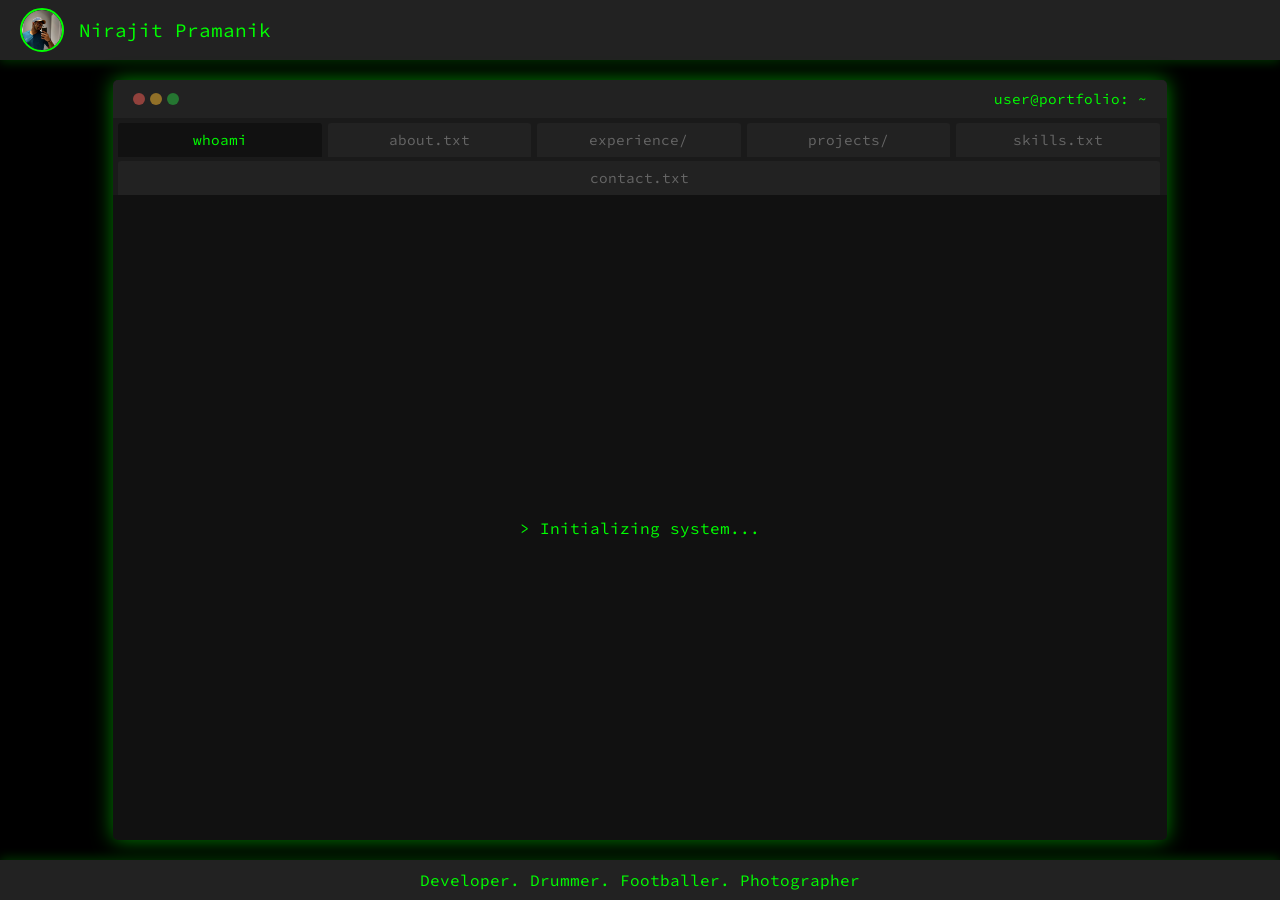
==== commit 64415299: "feat: Yearly update" ====
--- a/index.html
+++ b/index.html
@@ -23,6 +23,7 @@
 
     <link rel="stylesheet" href="./assets/css/styles.css">
     <link href="https://fonts.googleapis.com/css2?family=Source+Code+Pro:wght@400;700&display=swap" rel="stylesheet">
+    <link rel="icon" type="image/x-icon" href="./assets/img/favicon.ico" />
 
     <script async src="https://www.googletagmanager.com/gtag/js?id=G-MHSLXDZWWX"></script>
     <script>
@@ -76,7 +77,9 @@
                   <p class="command"></p>
                   <div class="output" style="display: none;">
                     <p>>
-                        Hello! I am Nirajit Pramanik, a third year Artifical Intelligence and Machine Learning student at Vellore Institute of Technology, Chennai.
+                        Hello! I am Nirajit Pramanik! I have completed my Bachelor's degree in Computer Science with a specialization in Artificial Intelligence and Machine Learning from Vellore Institute of Technology, Vellore. I am passionate about exploring the realms of AI and ML, and I have hands-on experience in web development and various programming languages. Beyond academics, I am an avid footballer, a dedicated drummer, and a photography enthusiast.
+                        <br>
+                        I am about to start my professional journey as an incoming SEP Graduate at JP Morgan Chase!
                     </p>
                   </div>
                 </div>
@@ -86,7 +89,7 @@
                 <p class="command">$ cat about.txt</p>
                 <div class="output">
                   <p>
-                    Artifical Intelligence (AI) and Machine Learning (ML) are two scopes that have always interested me since my early days of coding, and via that interest, I am now pursuing my Bachelor's degree in Computer Science with a specialization in these groundbreaking fields. Now that I am in my third year of my degree, I have learnt quite a bit about the different uses, and applications of this field, through real life experiences, hands on projects and the theory taught to me. All of these experiences have piqued my interest even more for this domain. Other than just academics, I hold a keen interest in Web development, and it is evident from the different websites that I have made!
+                    Artifical Intelligence (AI) and Machine Learning (ML) are two scopes that have always interested me since my early days of coding, and via that interest, I have completed my Bachelor's degree in Computer Science with a specialization in these groundbreaking fields. I have learnt quite a bit about the different uses, and applications of this field, through real life experiences, hands on projects and the theory taught to me. All of these experiences have piqued my interest even more for this domain. Other than just academics, I hold a keen interest in Web development, and it is evident from the different websites that I have made!
                         <br><br>
                     However other than academics, I am a huge football fan, and it holds a special place in my heart. I have been playing football since my early years of around 4-5. Through time, I have loved the sport more and also have had a chance to play at the national level. Off the field and during my free time, music is my absolute go-to. As a dedicated drummer for over nine years, I often trust music to wash away the strains of the day. Photography is something that has always comforted me, as through the lens of my camera, I love finding a unique perspective of the never ending beauty of this world!
                   </p>
@@ -97,55 +100,60 @@
               <div class="terminal-content" id="experience">
                 <p class="command">$ls -la work-experience</p>
                 <div class="output">
-                    <div class="project-item">
-                        <p>> MC Delivery Intern</p>
-                        <div class="project-desc">
-                            <ul>
-                                <li>Company: Accenture</li>
-                                <li>Duration: Upcoming</li>
-                            </ul>
-                        </div>
-                    </div>
-
-                    <div class="project-item">
-                        <p>> Project Intern</p>
-                        <div class="project-desc">
-                            <ul>
-                                <li>Company: Fractal AI</li>
-                                <li>Duration: June 2024 - August 2024</li>
-                                <ul>
-                                    <li>> Worked in the CPG Consulting domain with one of the largest CPG clients for their Net Revenue development. Worked with AI models and learnt about different CPG topics.</li>
-                                    <li>> Got the chance to work with the GenAI team on creating a chatbot for Growth Revenue development using different agents and tech stacks. Delved into data visualisation and analysis to create a RAG model for the chatbot.</li>
-                                </ul>
-                            </ul>
-                        </div>
-                    </div>
-
-                    <div class="project-item">
-                        <p>> Freelance Developer</p>
-                        <div class="project-desc">
-                            <ul>
-                                <li>Duration: December 2021 - Present</li>
-                                <ul>
-                                    <li>> <b>Web Developer</b>: Worked as a web developer, developing sites for various communities and individuals. Using HTML, CSS, JavaScript and Django API, multiple sites were developed.</li>
-                                    <li>> <b>Discord Bot Developer</b>: Worked as a bot developer using Python language. By using the discord API, multiple bots were developed that were then hosted for the purpose of communities with over 80,000 members</li>
-                                </ul>
-                            </ul>
-                        </div>
-                    </div>
-
-                    <div class="project-item">
-                        <p>> Apprentice</p>
-                        <div class="project-desc">
-                            <ul>
-                                <li>Company: Intel Corporation</li>
-                                <li>Duration: June 2021 - July 2021</li>
-                                <ul>
-                                    <li>> Became a part of Intel's Apprenticeship program as a collaboration between CBSE India and NYC Singapore. Was a part of the 50 students selected from both countries as a part of this program.</li>
-                                </ul>
-                            </ul>
-                        </div>
-                    </div>
+                  <div class="project-item">
+                    <p><b>> SEP Graduate</b></p>
+                    <p class="project-meta">Company: JP Morgan Chase</p>
+                    <p class="project-meta">Duration: Starting on February 2026</p>
+                  </div>
+
+                  <div class="project-item">
+                    <p><b>> Software Developer</b></p>
+                    <p class="project-meta">Company: OnestPay Inc.</p>
+                    <p class="project-meta">Duration: August 2025 - Present</p>
+                    <ul class="project-points">
+                      <li>> Working with a FinTech startup to create the Minimum Viable Product (MVP) by streamlining workflow and enhancing user experience by integrating Generative AI capabilities.</li>
+                    </ul>
+                  </div>
+
+                  <div class="project-item">
+                    <p><b>> MC Delivery Intern</b></p>
+                    <p class="project-meta">Company: Accenture</p>
+                    <p class="project-meta">Duration: May 2025 - July 2025</p>
+                    <ul class="project-points">
+                      <li>> Developed a comprehensive strategic framework to guide the adoption of Generative AI across selected sectors, tailored to meet distinct business challenges and opportunities.</li>
+                      <li>> My work involved in-depth research on current AI trends, mapping out high-impact use cases, assessing organizational readiness, and proposing phased implementation roadmaps.</li>
+                      <li>> This initiative aimed to bridge the gap between technological potential and practical business value, while ensuring alignment with regulatory and ethical considerations.</li>
+                      <li>> Collaborated closely with senior consultants and domain experts to ensure actionable and context-aware recommendations.</li>
+                    </ul>
+                  </div>
+
+                  <div class="project-item">
+                    <p><b>> Project Intern</b></p>
+                    <p class="project-meta">Company: Fractal AI</p>
+                    <p class="project-meta">Duration: June 2024 - August 2024</p>
+                    <ul class="project-points">
+                      <li>> Worked in the CPG Consulting domain with one of the largest CPG clients for their Net Revenue development. Worked with AI models and learnt about different CPG topics.</li>
+                      <li>> Got the chance to work with the GenAI team on creating a chatbot for Growth Revenue development using different agents and tech stacks. Delved into data visualisation and analysis to create a RAG model for the chatbot.</li>
+                    </ul>
+                  </div>
+
+                  <div class="project-item">
+                    <p><b>> Freelance Developer</b></p>
+                    <p class="project-meta">Duration: December 2021 - Present</p>
+                    <ul class="project-points">
+                      <li><b>Web Developer</b>: Worked as a web developer, developing sites for various communities and individuals. Using HTML, CSS, JavaScript and Django API, multiple sites were developed.</li>
+                      <li><b>Discord Bot Developer</b>: Worked as a bot developer using Python language. By using the discord API, multiple bots were developed that were then hosted for the purpose of communities with over 80,000 members.</li>
+                    </ul>
+                  </div>
+
+                  <div class="project-item">
+                    <p><b>> Apprentice</b></p>
+                    <p class="project-meta">Company: Intel Corporation</p>
+                    <p class="project-meta">Duration: June 2021 - July 2021</p>
+                    <ul class="project-points">
+                      <li>> Became a part of Intel's Apprenticeship program as a collaboration between CBSE India and NYC Singapore. Was a part of the 50 students selected from both countries as a part of this program.</li>
+                    </ul>
+                  </div>
                 </div>
               </div>
         
@@ -181,14 +189,14 @@
                   <div class="project-item">
                     <p>> Python Assistant</p>
                     <p class="project-desc">A simple replica of Iron Man's assistant - JARVIS! Capable of handling simple tasks via voice commands.</p>
-                    <p class="project-link">GitHub: <a href="https://github.com/nirajitpramanik/Expense-Tracker" target="_blank">https://github.com/nirajitpramanik/Python-Assistant</a></p>
+                    <p class="project-link">GitHub: <a href="https://github.com/nirajitpramanik/Python-Assistant" target="_blank">https://github.com/nirajitpramanik/Python-Assistant</a></p>
                     <p class="tech-stack">Tech: Python, SpeechRecognition</p>
                   </div>
 
                   <div class="project-item">
                     <p>> AI Rock, Paper, Scissor</p>
                     <p class="project-desc">An AI based simple game tha tracks the user's gameplay and predicts the next move.</p>
-                    <p class="project-link">GitHub: <a href="https://github.com/nirajitpramanik/Expense-Tracker" target="_blank">https://github.com/nirajitpramanik/AI-RPS</a></p>
+                    <p class="project-link">GitHub: <a href="https://github.com/nirajitpramanik/AI-RPS" target="_blank">https://github.com/nirajitpramanik/AI-RPS</a></p>
                     <p class="tech-stack">Tech: Python</p>
                   </div>
                 </div>
@@ -204,11 +212,11 @@
                   </div>
                   <div class="skills-category">
                     <p>> Programming Languages:</p>
-                    <p>Python, C, C++, SQL, Java, Flutter</p>
+                    <p>Python, C, C++, SQL, Java, Flutter, AngularJS, NodeJS</p>
                   </div>
                   <div class="skills-category">
                     <p>> Frameworks:</p>
-                    <p>tensorflow, Keras, PyTorch</p>
+                    <p>tensorflow, Keras, PyTorch, Generative AI</p>
                   </div>
                   <div class="skills-category">
                     <p>> Developer Tools:</p>
@@ -226,10 +234,10 @@
                 <p class="command">$ cat contact.txt</p>
                 <div class="output">
                   <ul>
-                    <li>📧 Email: nirajitpramanik@gmail.com</li>
+                    <li>📧 Email: <a href="mailto:nirajitpramanik@gmail.com">nirajitpramanik@gmail.com</a></li>
                     <li>🔗 GitHub: <a href="https://github.com/nirajitpramanik" target="_blank">github.com/nirajitpramanik</a></li>
                     <li>💼 LinkedIn: <a href="https://linkedin.com/in/nirajit-pramanik" target="_blank">linkedin.com/in/nirajit-pramanik</a></li>
-                    <li><a href="./assets/Resume-Nirajit Pramanik.pdf" download="Resume-Nirajit Pramanik">📜 Resume</a></li>
+                    <li><a href="./assets/Resume - Nirajit Pramanik.pdf" download="Resume-Nirajit Pramanik">📜 Resume</a></li>
                   </ul>
                 </div>
               </div>
--- a/assets/css/styles.css
+++ b/assets/css/styles.css
@@ -1,7 +1,7 @@
 /* Base styles */
 :root {
     --terminal-padding: 20px;
-    --terminal-width: 80%;
+    --terminal-width: 85%;
     --font-size-base: 16px;
     --header-height: 60px;
     --footer-height: 40px;
@@ -62,7 +62,7 @@
 /* Terminal Container */
 .terminal {
     width: var(--terminal-width);
-    max-width: 800px;
+    max-width: 1100px;
     background: #111;
     border-radius: 5px;
     box-shadow: 0 0 20px rgba(0, 255, 0, 0.5);
@@ -113,7 +113,9 @@
     display: flex;
     background: #1a1a1a;
     padding: 5px 5px 0;
-    overflow-x: auto;
+    overflow-x: visible;
+    flex-wrap: wrap;
+    gap: 4px;
     scrollbar-width: none;
     -ms-overflow-style: none;
 }
@@ -132,6 +134,8 @@
     border-top-right-radius: 3px;
     white-space: nowrap;
     font-size: 0.9em;
+    flex: 1 1 140px;
+    text-align: center;
 }
 
 .tab.active {
@@ -181,6 +185,41 @@
     margin-bottom: 20px;
     padding-left: 15px;
     border-left: 2px solid #00ff00;
+    display: block;
+}
+
+.project-item p {
+    margin: 2px 0;
+}
+
+.project-meta {
+    margin-left: 12px;
+    color: #00cc00;
+}
+
+.project-points {
+    margin: 6px 0 0 18px;
+    padding-left: 14px;
+    color: #00cc00;
+}
+
+.company-logo {
+    display: inline-block;
+    min-width: 120px;
+}
+
+.company-logo pre {
+    margin: 0;
+    padding: 6px 8px;
+    background: #000;
+    color: #00ff00;
+    border: 1px solid #00ff00;
+    border-radius: 4px;
+    font-family: 'Source Code Pro', monospace;
+    font-size: 0.75em;
+    line-height: 1;
+    white-space: pre;
+    text-align: center;
 }
 
 .project-desc {
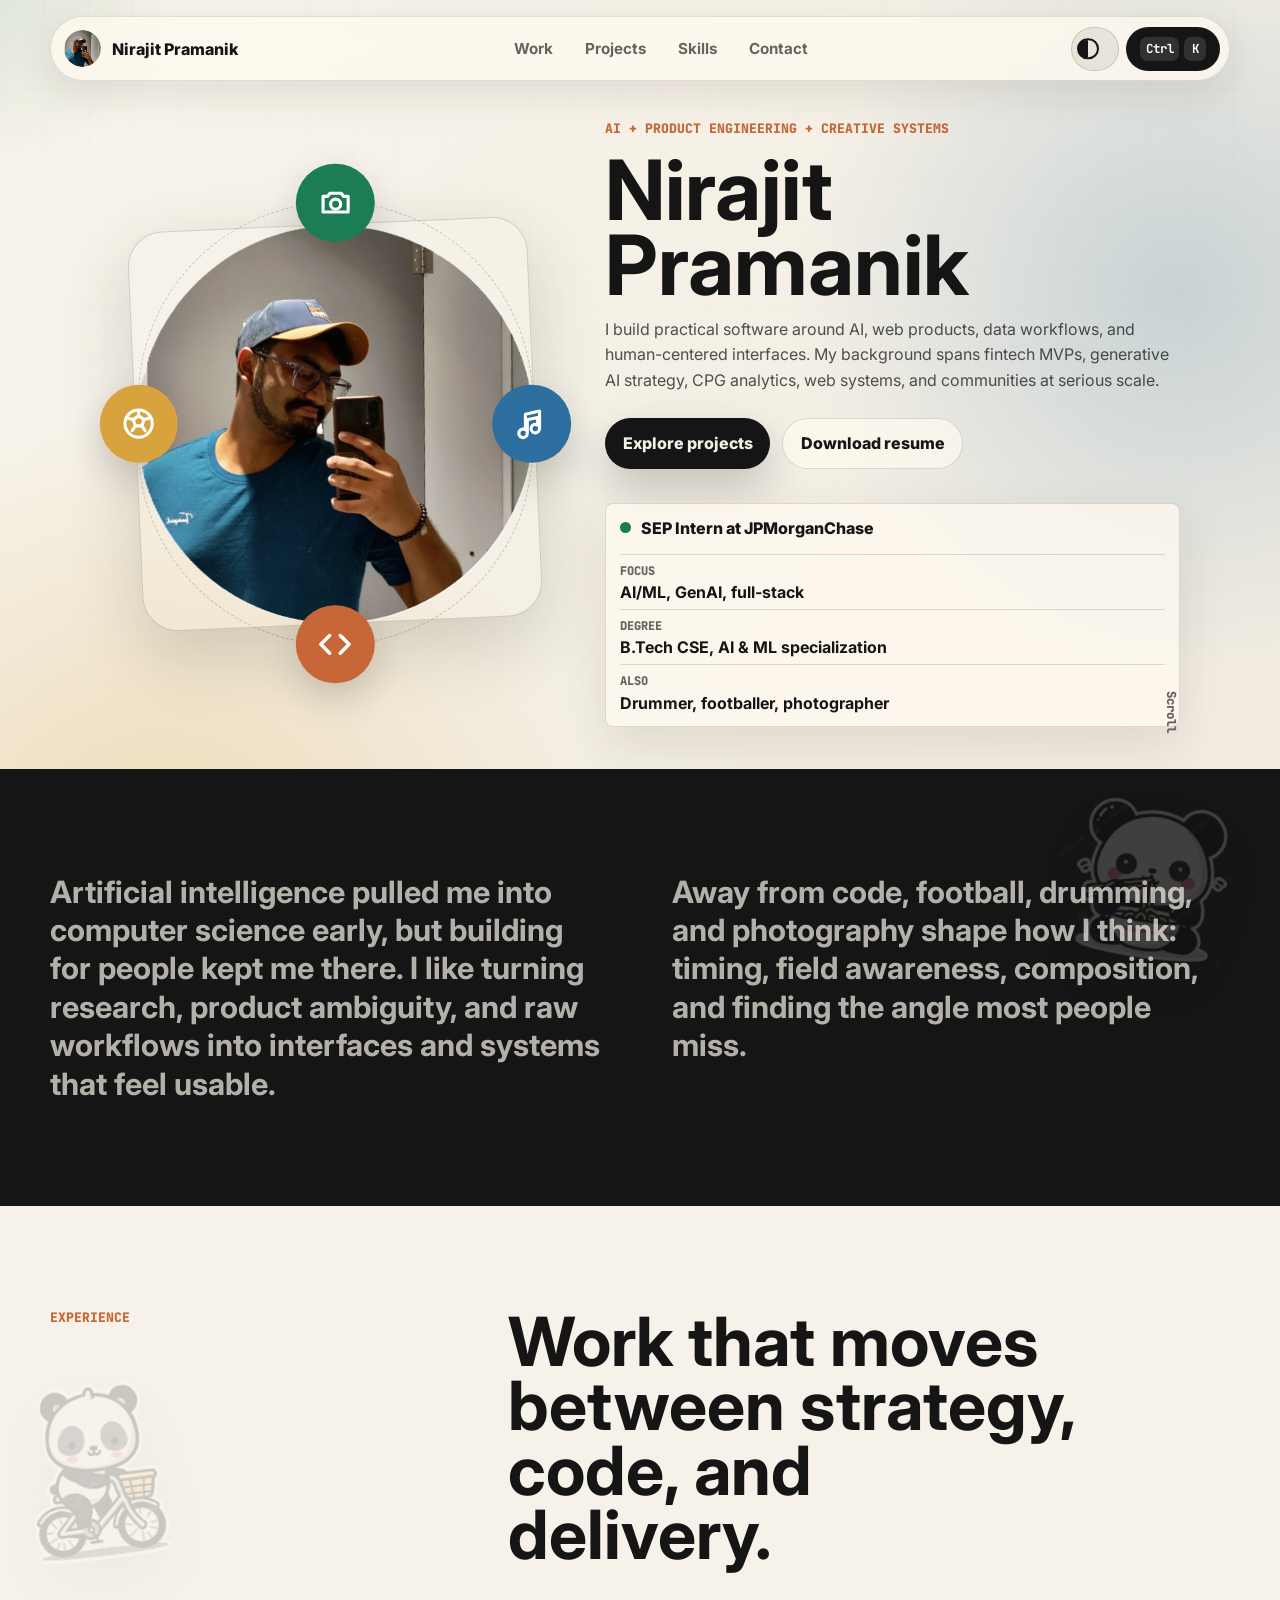
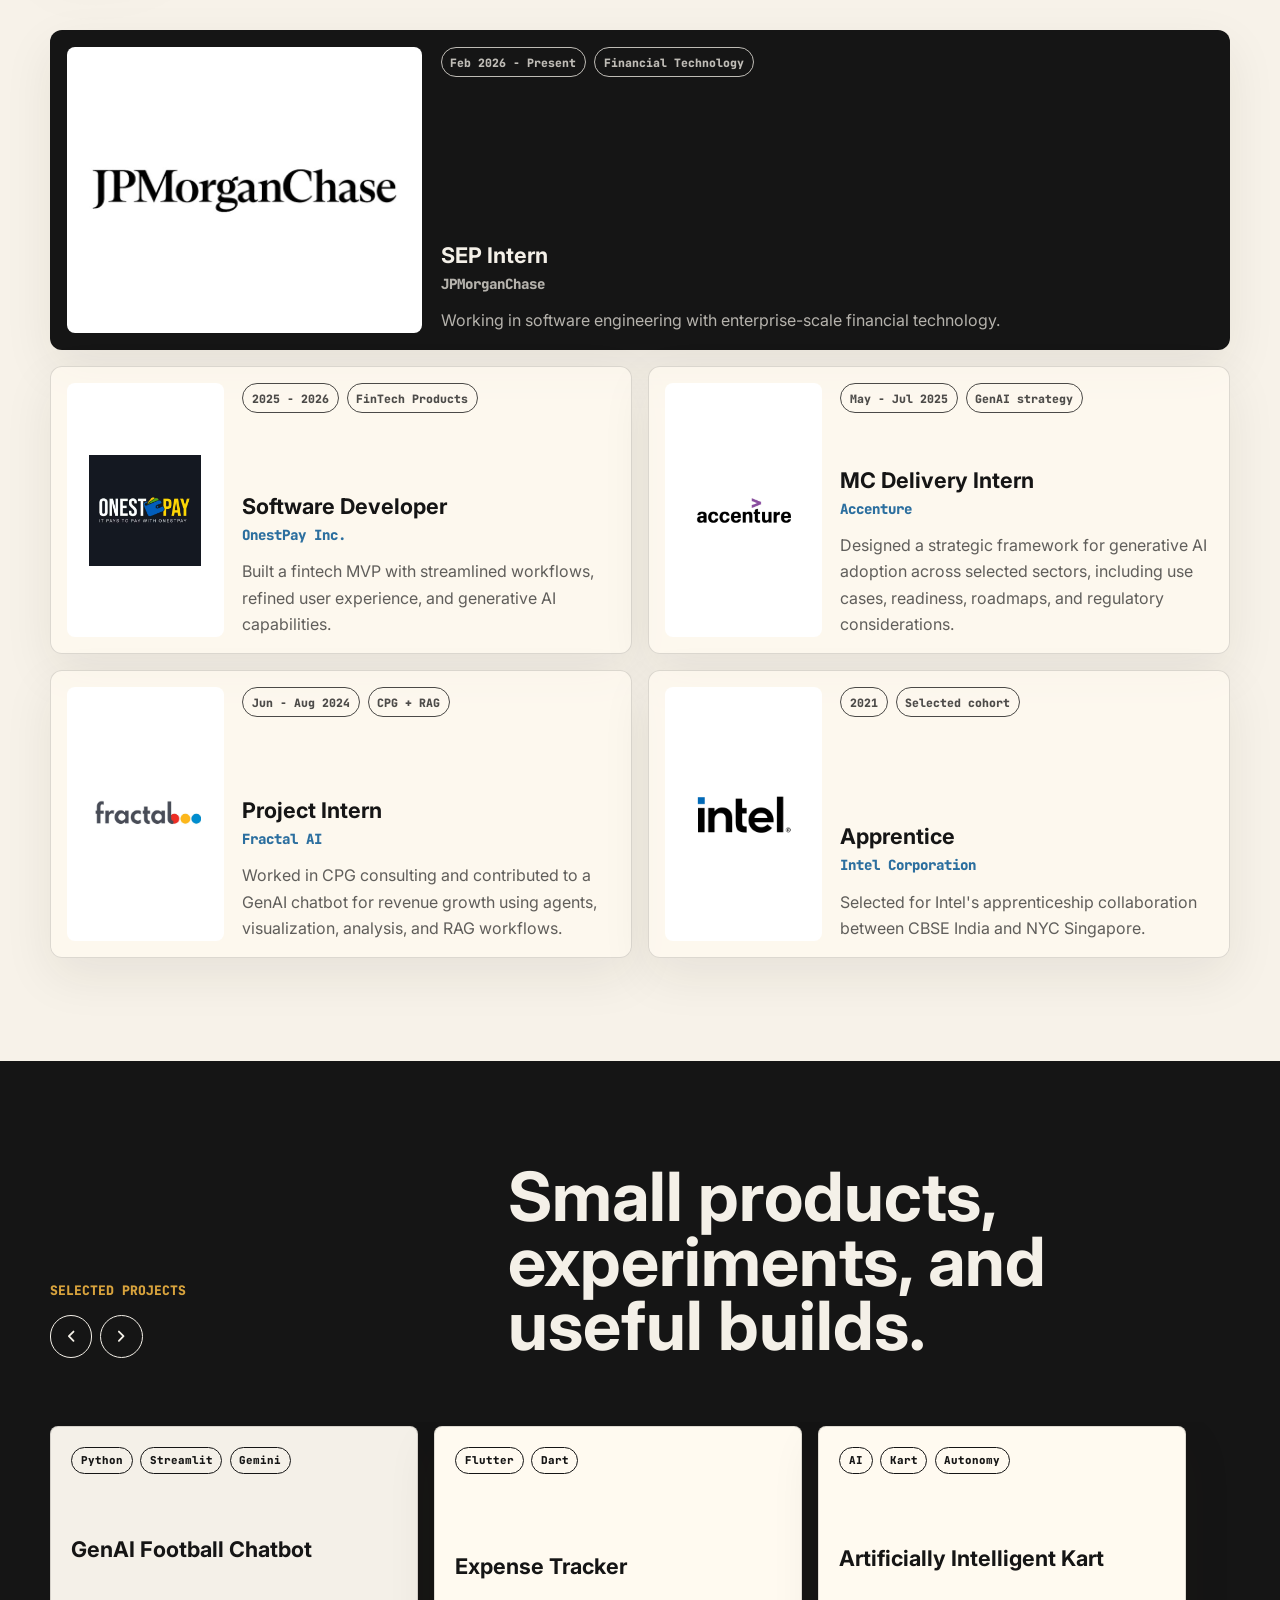
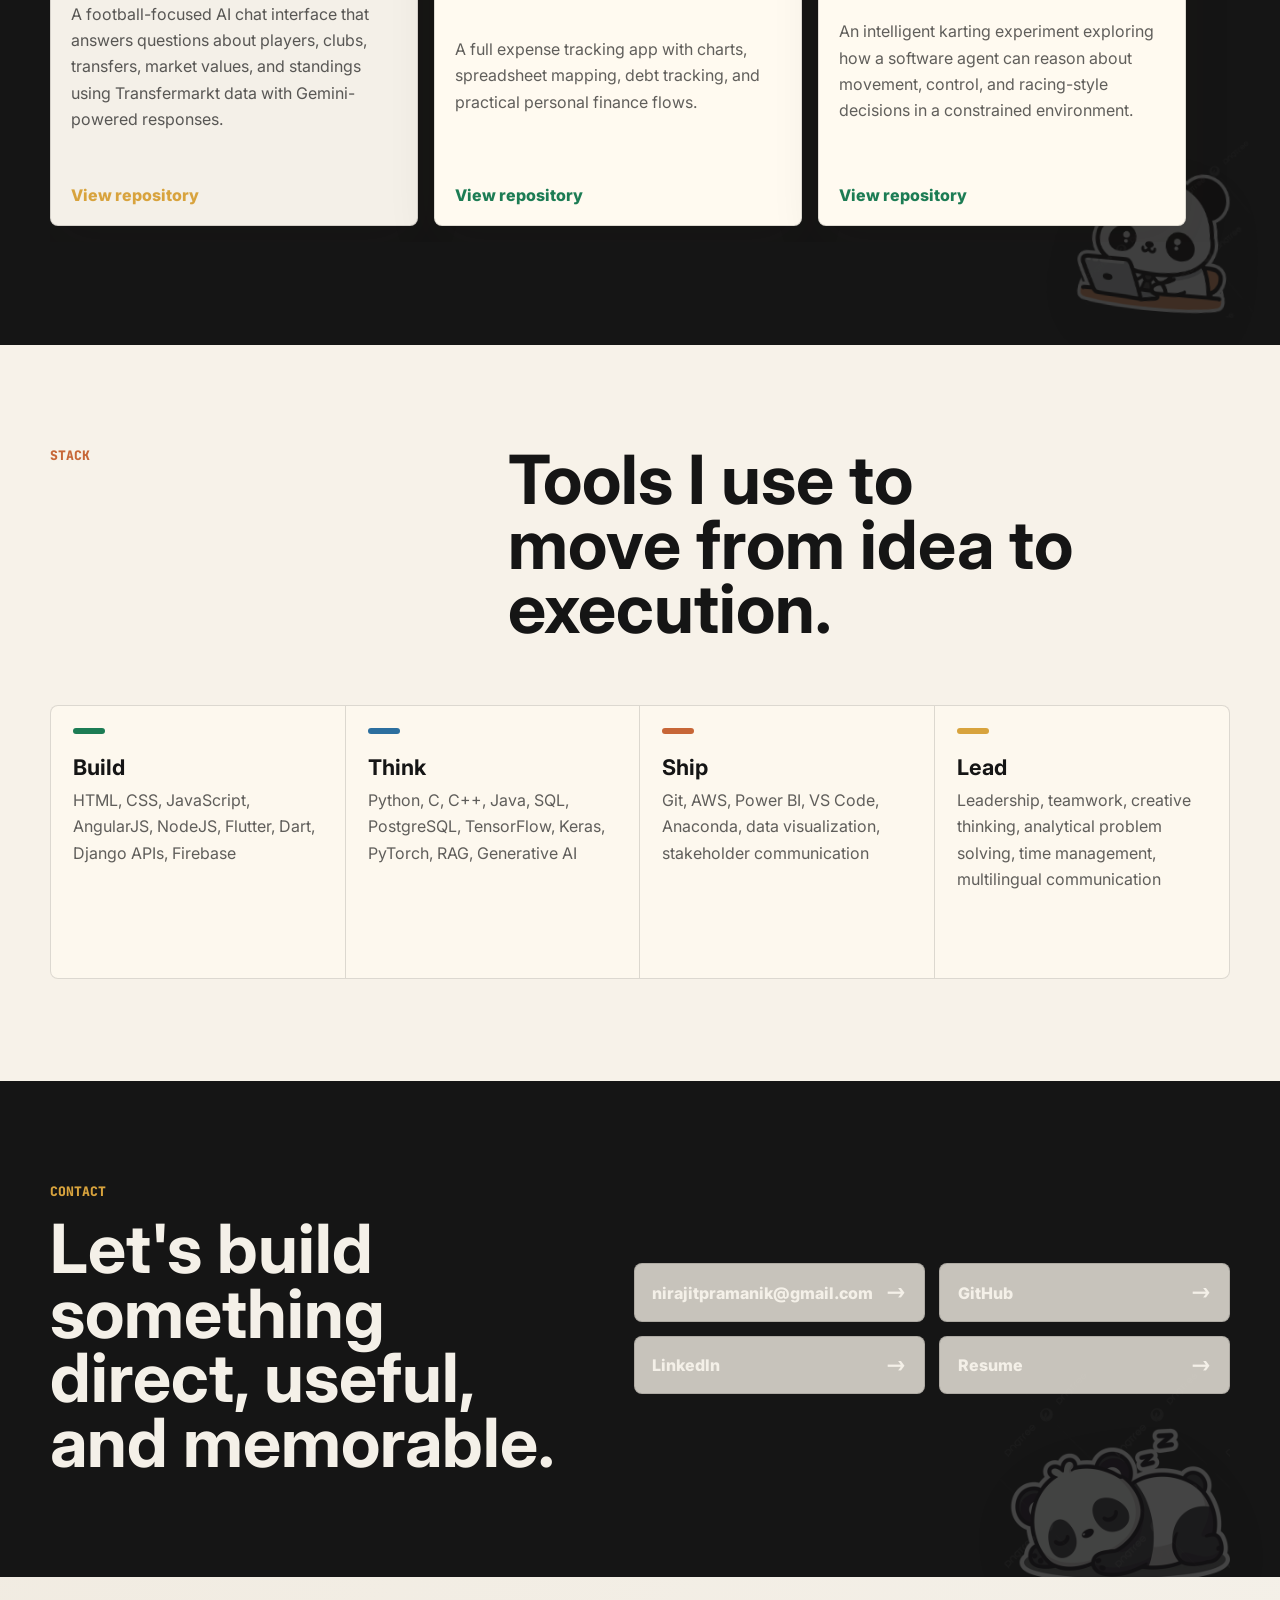
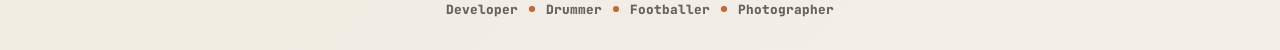
==== commit d35a374d: "feat: Site v2" ====
--- a/index.html
+++ b/index.html
@@ -1,254 +1,316 @@
-<!DOCTYPE html>
-<html lang="en">
-<head>
-    <meta charset="UTF-8">
-    <meta name="viewport" content="width=device-width, initial-scale=1.0">
-    <meta name="description" content="Profile website of Nirajit Pramanik.">
-
-    <!-- Open Graph / Facebook -->
-    <meta property="og:type" content="website" />
-    <meta property="og:url" content="https://nirajitpramanik.github.io/" />
-    <meta property="og:title" content="Nirajit Pramanik" />
-    <meta property="og:description" content="Profile website of Nirajit Pramanik." />
-    <meta property="og:image" content="https://github.com/nirajitpramanik/nirajitpramanik.github.io/blob/main/assets/img/pfp.png" />
-
-    <!-- Twitter -->
-    <meta property="twitter:card" content="summary_large_image" />
-    <meta property="twitter:url" content="https://nirajitpramanik.github.io/" />
-    <meta property="twitter:title" content="Nirajit Pramanik" />
-    <meta property="twitter:description" content="Profile website of Nirajit Pramanik." />
-    <meta property="twitter:image" content="https://github.com/nirajitpramanik/nirajitpramanik.github.io/blob/main/assets/img/pfp.png" />
-
-    <title>Nirajit Pramanik</title>
-
-    <link rel="stylesheet" href="./assets/css/styles.css">
-    <link href="https://fonts.googleapis.com/css2?family=Source+Code+Pro:wght@400;700&display=swap" rel="stylesheet">
-    <link rel="icon" type="image/x-icon" href="./assets/img/favicon.ico" />
-
-    <script async src="https://www.googletagmanager.com/gtag/js?id=G-MHSLXDZWWX"></script>
-    <script>
-        window.dataLayer = window.dataLayer || [];
-        function gtag(){dataLayer.push(arguments);}
-        gtag('js', new Date());
-
-        gtag('config', 'G-MHSLXDZWWX');
-    </script>
-
-</head>
-<body>
-    <div class="top-bar">
-      <div class="profile">
-        <img src="./assets/img/pfp.png" alt="Profile Photo" class="profile-photo">
-        <span class="profile-name">Nirajit Pramanik</span>
-      </div>
-    </div>
-
-    <div class="main-content">
-        <div class="terminal">
-            <div class="terminal-header">
-              <div class="buttons">
-                <span class="button close"></span>
-                <span class="button minimize"></span>
-                <span class="button maximize"></span>
-              </div>
-              <div class="title">user@portfolio: ~</div>
-            </div>
-            
-            <div class="terminal-tabs">
-              <div class="tab active" data-tab="whoami">whoami</div>
-              <div class="tab" data-tab="about">about.txt</div>
-              <div class="tab" data-tab="experience">experience/</div>
-              <div class="tab" data-tab="projects">projects/</div>
-              <div class="tab" data-tab="skills">skills.txt</div>
-              <div class="tab" data-tab="contact">contact.txt</div>
-            </div>
-        
-            <div class="terminal-body">
-              <!-- Initial Loading Animation -->
-              <div id="initial-loading">
-                <div class="loading-text">> Initializing system...</div>
-                <div class="loading-dots"></div>
-              </div>
-      
-              <!-- Content Container (initially hidden) -->
-              <div id="content-container" style="display: none;">
-                <!-- whoami section -->
-                <div class="terminal-content" id="whoami">
-                  <p class="command"></p>
-                  <div class="output" style="display: none;">
-                    <p>>
-                        Hello! I am Nirajit Pramanik! I have completed my Bachelor's degree in Computer Science with a specialization in Artificial Intelligence and Machine Learning from Vellore Institute of Technology, Vellore. I am passionate about exploring the realms of AI and ML, and I have hands-on experience in web development and various programming languages. Beyond academics, I am an avid footballer, a dedicated drummer, and a photography enthusiast.
-                        <br>
-                        I am about to start my professional journey as an incoming SEP Graduate at JP Morgan Chase!
-                    </p>
-                  </div>
-                </div>
-        
-              <!-- about section -->
-              <div class="terminal-content" id="about">
-                <p class="command">$ cat about.txt</p>
-                <div class="output">
-                  <p>
-                    Artifical Intelligence (AI) and Machine Learning (ML) are two scopes that have always interested me since my early days of coding, and via that interest, I have completed my Bachelor's degree in Computer Science with a specialization in these groundbreaking fields. I have learnt quite a bit about the different uses, and applications of this field, through real life experiences, hands on projects and the theory taught to me. All of these experiences have piqued my interest even more for this domain. Other than just academics, I hold a keen interest in Web development, and it is evident from the different websites that I have made!
-                        <br><br>
-                    However other than academics, I am a huge football fan, and it holds a special place in my heart. I have been playing football since my early years of around 4-5. Through time, I have loved the sport more and also have had a chance to play at the national level. Off the field and during my free time, music is my absolute go-to. As a dedicated drummer for over nine years, I often trust music to wash away the strains of the day. Photography is something that has always comforted me, as through the lens of my camera, I love finding a unique perspective of the never ending beauty of this world!
-                  </p>
-                </div>
-              </div>
-
-              <!--Work Experience section-->
-              <div class="terminal-content" id="experience">
-                <p class="command">$ls -la work-experience</p>
-                <div class="output">
-                  <div class="project-item">
-                    <p><b>> SEP Graduate</b></p>
-                    <p class="project-meta">Company: JP Morgan Chase</p>
-                    <p class="project-meta">Duration: Starting on February 2026</p>
-                  </div>
-
-                  <div class="project-item">
-                    <p><b>> Software Developer</b></p>
-                    <p class="project-meta">Company: OnestPay Inc.</p>
-                    <p class="project-meta">Duration: August 2025 - Present</p>
-                    <ul class="project-points">
-                      <li>> Working with a FinTech startup to create the Minimum Viable Product (MVP) by streamlining workflow and enhancing user experience by integrating Generative AI capabilities.</li>
-                    </ul>
-                  </div>
-
-                  <div class="project-item">
-                    <p><b>> MC Delivery Intern</b></p>
-                    <p class="project-meta">Company: Accenture</p>
-                    <p class="project-meta">Duration: May 2025 - July 2025</p>
-                    <ul class="project-points">
-                      <li>> Developed a comprehensive strategic framework to guide the adoption of Generative AI across selected sectors, tailored to meet distinct business challenges and opportunities.</li>
-                      <li>> My work involved in-depth research on current AI trends, mapping out high-impact use cases, assessing organizational readiness, and proposing phased implementation roadmaps.</li>
-                      <li>> This initiative aimed to bridge the gap between technological potential and practical business value, while ensuring alignment with regulatory and ethical considerations.</li>
-                      <li>> Collaborated closely with senior consultants and domain experts to ensure actionable and context-aware recommendations.</li>
-                    </ul>
-                  </div>
-
-                  <div class="project-item">
-                    <p><b>> Project Intern</b></p>
-                    <p class="project-meta">Company: Fractal AI</p>
-                    <p class="project-meta">Duration: June 2024 - August 2024</p>
-                    <ul class="project-points">
-                      <li>> Worked in the CPG Consulting domain with one of the largest CPG clients for their Net Revenue development. Worked with AI models and learnt about different CPG topics.</li>
-                      <li>> Got the chance to work with the GenAI team on creating a chatbot for Growth Revenue development using different agents and tech stacks. Delved into data visualisation and analysis to create a RAG model for the chatbot.</li>
-                    </ul>
-                  </div>
-
-                  <div class="project-item">
-                    <p><b>> Freelance Developer</b></p>
-                    <p class="project-meta">Duration: December 2021 - Present</p>
-                    <ul class="project-points">
-                      <li><b>Web Developer</b>: Worked as a web developer, developing sites for various communities and individuals. Using HTML, CSS, JavaScript and Django API, multiple sites were developed.</li>
-                      <li><b>Discord Bot Developer</b>: Worked as a bot developer using Python language. By using the discord API, multiple bots were developed that were then hosted for the purpose of communities with over 80,000 members.</li>
-                    </ul>
-                  </div>
-
-                  <div class="project-item">
-                    <p><b>> Apprentice</b></p>
-                    <p class="project-meta">Company: Intel Corporation</p>
-                    <p class="project-meta">Duration: June 2021 - July 2021</p>
-                    <ul class="project-points">
-                      <li>> Became a part of Intel's Apprenticeship program as a collaboration between CBSE India and NYC Singapore. Was a part of the 50 students selected from both countries as a part of this program.</li>
-                    </ul>
-                  </div>
-                </div>
-              </div>
-        
-              <!-- projects section -->
-              <div class="terminal-content" id="projects">
-                <p class="command">$ ls -la projects/</p>
-                <div class="output">
-                  <div class="project-item">
-                    <p>> Expense Tracker</p>
-                    <p class="project-desc">A fully functional application that allows you to track all your expenses and view different charts to map them. Also has many other features like spreadsheet mapping and debt tracking!</p>
-                    <p class="project-link">GitHub: <a href="https://github.com/nirajitpramanik/Expense-Tracker" target="_blank">https://github.com/nirajitpramanik/Expense-Tracker</a></p>
-                    <p class="tech-stack">Tech: Flutter, Dart</p>
-                  </div>
-
-                  <div class="project-item">
-                    <p>> Website Development</p>
-                    <p class="project-desc">
-                        Completed development of many websites that are for personal or public use. Some of them include:
-                        <ul>
-                            <li class="project-list-item">- <a href="https://main.d289a1s6c9stis.amplifyapp.com/" target="_blank"> Travel Journal Website</a>: Deployed using AWS, a travel journal website to keep memories of all the places visited.
-                            </li>
-                            <li class="project-list-item">- <a href="https://ignitiontechnologies.github.io/" target="_blank"> Ignition Website</a>: Created a now legacy website for my college club - Ignition.
-                            </li>
-                            <li class="project-list-item">- <a href="https://nirajitpramanik/github.io/cgpa-calculator/" target="_blank"> CGPA calculator Website</a>: A simple yet effective estimated CGPA/GPA calculator for VIT students.
-                            </li>
-                            <li class="project-list-item">- <a href="https://nirajitpramanik.github.io/football-scorer-website/" target="_blank"> Football Scorer Website</a>: A football related game website that provides blurred images of players to guess from.
-                            </li>
-                        </ul>
-                    </p>
-                    <p class="tech-stack">Tech: Python, HTML, CSS, JavaScript, AWS, GitHub</p>
-                  </div>
-                  
-                  <div class="project-item">
-                    <p>> Python Assistant</p>
-                    <p class="project-desc">A simple replica of Iron Man's assistant - JARVIS! Capable of handling simple tasks via voice commands.</p>
-                    <p class="project-link">GitHub: <a href="https://github.com/nirajitpramanik/Python-Assistant" target="_blank">https://github.com/nirajitpramanik/Python-Assistant</a></p>
-                    <p class="tech-stack">Tech: Python, SpeechRecognition</p>
-                  </div>
-
-                  <div class="project-item">
-                    <p>> AI Rock, Paper, Scissor</p>
-                    <p class="project-desc">An AI based simple game tha tracks the user's gameplay and predicts the next move.</p>
-                    <p class="project-link">GitHub: <a href="https://github.com/nirajitpramanik/AI-RPS" target="_blank">https://github.com/nirajitpramanik/AI-RPS</a></p>
-                    <p class="tech-stack">Tech: Python</p>
-                  </div>
-                </div>
-              </div>
-        
-              <!-- skills section -->
-              <div class="terminal-content" id="skills">
-                <p class="command">$ cat skills.txt</p>
-                <div class="output">
-                  <div class="skills-category">
-                    <p>> Full-Stack Development</p>
-                    <p>HTML, CSS, JavaScript, PostgreSQL, Git, Firebase</p>
-                  </div>
-                  <div class="skills-category">
-                    <p>> Programming Languages:</p>
-                    <p>Python, C, C++, SQL, Java, Flutter, AngularJS, NodeJS</p>
-                  </div>
-                  <div class="skills-category">
-                    <p>> Frameworks:</p>
-                    <p>tensorflow, Keras, PyTorch, Generative AI</p>
-                  </div>
-                  <div class="skills-category">
-                    <p>> Developer Tools:</p>
-                    <p>VS Code, Anaconda, Amazon Web Services, Power BI</p>
-                  </div>
-                  <div class="skills-category">
-                    <p>> Soft Skills:</p>
-                    <p>Leadership, Management, Teamwork, Communication, Creative thinking, Analytical & Problem solving, Time Management, Multilingual</p>
-                  </div>
-                </div>
-              </div>
-        
-              <!-- contact section -->
-              <div class="terminal-content" id="contact">
-                <p class="command">$ cat contact.txt</p>
-                <div class="output">
-                  <ul>
-                    <li>📧 Email: <a href="mailto:nirajitpramanik@gmail.com">nirajitpramanik@gmail.com</a></li>
-                    <li>🔗 GitHub: <a href="https://github.com/nirajitpramanik" target="_blank">github.com/nirajitpramanik</a></li>
-                    <li>💼 LinkedIn: <a href="https://linkedin.com/in/nirajit-pramanik" target="_blank">linkedin.com/in/nirajit-pramanik</a></li>
-                    <li><a href="./assets/Resume - Nirajit Pramanik.pdf" download="Resume-Nirajit Pramanik">📜 Resume</a></li>
-                  </ul>
-                </div>
-              </div>
-            </div>
-          </div>
-        </div>
-    </div>
-
-    <footer class="footer">
-        <p>Developer. Drummer. Footballer. Photographer</p>
-      </footer>
-
-    <script src="./assets/js/script.js"></script>
-</html>+<!DOCTYPE html>
+<html lang="en">
+<head>
+  <meta charset="UTF-8">
+  <meta name="viewport" content="width=device-width, initial-scale=1.0">
+  <meta name="description" content="Nirajit Pramanik - AI-focused software engineer, full-stack developer, drummer, footballer, and photographer.">
+  <meta property="og:type" content="website">
+  <meta property="og:url" content="https://nirajitpramanik.github.io/">
+  <meta property="og:title" content="Nirajit Pramanik">
+  <meta property="og:description" content="AI-focused software engineer building useful products across web, data, and generative AI.">
+  <meta property="og:image" content="https://nirajitpramanik.github.io/assets/img/pfp.png">
+  <meta name="twitter:card" content="summary_large_image">
+  <meta name="twitter:title" content="Nirajit Pramanik">
+  <meta name="twitter:description" content="AI-focused software engineer building useful products across web, data, and generative AI.">
+  <meta name="twitter:image" content="https://nirajitpramanik.github.io/assets/img/pfp.png">
+  <title>Nirajit Pramanik | AI & Software Engineer</title>
+  <link rel="preconnect" href="https://fonts.googleapis.com">
+  <link rel="preconnect" href="https://fonts.gstatic.com" crossorigin>
+  <link href="https://fonts.googleapis.com/css2?family=Inter:wght@400;500;600;700;800&family=JetBrains+Mono:wght@500;700&display=swap" rel="stylesheet">
+  <link rel="icon" type="image/x-icon" href="./assets/img/favicon.ico">
+  <link rel="stylesheet" href="./assets/css/styles.css">
+  <script async src="https://www.googletagmanager.com/gtag/js?id=G-MHSLXDZWWX"></script>
+  <script>
+    window.dataLayer = window.dataLayer || [];
+    function gtag(){dataLayer.push(arguments);}
+    gtag('js', new Date());
+    gtag('config', 'G-MHSLXDZWWX');
+  </script>
+</head>
+<body>
+  <div class="cursor-glow" aria-hidden="true"></div>
+  <a class="skip-link" href="#main">Skip to content</a>
+
+  <header class="site-header" data-reveal>
+    <a class="brand" href="#top" aria-label="Nirajit Pramanik home">
+      <img src="./assets/img/pfp.png" alt="" class="brand-photo">
+      <span>Nirajit Pramanik</span>
+    </a>
+    <nav class="nav-links" aria-label="Primary navigation">
+      <a href="#work">Work</a>
+      <a href="#projects">Projects</a>
+      <a href="#skills">Skills</a>
+      <a href="#contact">Contact</a>
+    </nav>
+    <div class="header-actions">
+      <button class="theme-toggle" type="button" data-theme-toggle aria-label="Invert site colours" aria-pressed="false">
+        <span class="theme-icon" aria-hidden="true"></span>
+      </button>
+      <button class="palette-trigger" type="button" data-open-palette aria-label="Open profile command palette">
+        <span class="key">Ctrl</span><span class="key">K</span>
+      </button>
+    </div>
+  </header>
+
+  <main id="main">
+    <section class="hero" id="top">
+      <div class="hero-media" data-reveal>
+        <div class="portrait-orbit" aria-hidden="true">
+          <span class="orbit-badge camera">
+            <svg viewBox="0 0 24 24" focusable="false">
+              <path d="M4 8h3l1.4-2h7.2L17 8h3v10H4V8Z"></path>
+              <circle cx="12" cy="13" r="3.2"></circle>
+            </svg>
+          </span>
+          <span class="orbit-badge music">
+            <svg viewBox="0 0 24 24" focusable="false">
+              <path d="M9 18.2a2.7 2.7 0 1 1-1.2-2.25V6l9-2v11.2a2.7 2.7 0 1 1-1.2-2.25V8.1l-6.6 1.45v8.65Z"></path>
+            </svg>
+          </span>
+          <span class="orbit-badge code">
+            <svg viewBox="0 0 24 24" focusable="false">
+              <path d="m9 7-5 5 5 5"></path>
+              <path d="m15 7 5 5-5 5"></path>
+            </svg>
+          </span>
+          <span class="orbit-badge football">
+            <svg viewBox="0 0 24 24" focusable="false">
+              <circle cx="12" cy="12" r="8.7"></circle>
+              <path d="m12 7 3.4 2.45-1.3 4H9.9l-1.3-4L12 7Z"></path>
+              <path d="M8.6 9.45 5.4 8.6M15.4 9.45l3.2-.85M9.9 13.45l-2 3M14.1 13.45l2 3M12 7V3.8"></path>
+            </svg>
+          </span>
+        </div>
+        <img src="./assets/img/pfp.png" alt="Nirajit Pramanik" class="hero-photo">
+      </div>
+      <div class="hero-copy" data-reveal>
+        <p class="eyebrow">AI + product engineering + creative systems</p>
+        <h1>Nirajit Pramanik</h1>
+        <p class="hero-text">
+          I build practical software around AI, web products, data workflows, and human-centered interfaces.
+          My background spans fintech MVPs, generative AI strategy, CPG analytics, web systems,
+          and communities at serious scale.
+        </p>
+        <div class="hero-actions">
+          <a class="button primary" href="#projects">Explore projects</a>
+          <a class="button secondary" href="./assets/Resume - Nirajit Pramanik.pdf" target="_blank" rel="noreferrer" download="Resume-Nirajit Pramanik">Download resume</a>
+        </div>
+      </div>
+      <aside class="hero-panel" aria-label="Profile snapshot" data-reveal>
+        <div class="status-line">
+          <span class="pulse"></span>
+          <span>SEP Intern at JPMorganChase</span>
+        </div>
+        <dl class="quick-stats">
+          <div><dt>Focus</dt><dd>AI/ML, GenAI, full-stack</dd></div>
+          <div><dt>Degree</dt><dd>B.Tech CSE, AI & ML specialization</dd></div>
+          <div><dt>Also</dt><dd>Drummer, footballer, photographer</dd></div>
+        </dl>
+      </aside>
+      <div class="scroll-cue" aria-hidden="true">Scroll</div>
+    </section>
+
+    <section class="section section-dark intro-band" aria-label="Personal introduction">
+      <img class="panda-sticker panda-ramen" src="./assets/img/pandas/panda-ramen.png" alt="" aria-hidden="true">
+      <div class="section-inner intro-grid">
+        <p data-reveal>
+          Artificial intelligence pulled me into computer science early, but building for people kept me there.
+          I like turning research, product ambiguity, and raw workflows into interfaces and systems that feel usable.
+        </p>
+        <p data-reveal>
+          Away from code, football, drumming, and photography shape how I think: timing, field awareness, composition,
+          and finding the angle most people miss.
+        </p>
+      </div>
+    </section>
+
+    <section class="section section-light work-section" id="work">
+      <img class="panda-sticker panda-bike" src="./assets/img/pandas/panda-bike.png" alt="" aria-hidden="true">
+      <div class="section-inner">
+      <div class="section-heading" data-reveal>
+        <p class="eyebrow">Experience</p>
+        <h2>Work that moves between strategy, code, and delivery.</h2>
+      </div>
+      <div class="experience-showcase">
+        <article class="experience-card featured current" data-reveal>
+          <div class="company-logo logo-jpm">
+            <img src="./assets/img/companies/JPMC.jpg" alt="JPMorganChase logo">
+          </div>
+          <div class="experience-content">
+            <div class="experience-meta"><span>Feb 2026 - Present</span><span>Financial Technology</span></div>
+            <h3>SEP Intern</h3>
+            <p class="company">JPMorganChase</p>
+            <p>Working in software engineering with enterprise-scale financial technology.</p>
+          </div>
+        </article>
+        <article class="experience-card" data-reveal>
+          <div class="company-logo logo-onest">
+            <img src="./assets/img/companies/onestpay.avif" alt="OnestPay logo">
+          </div>
+          <div class="experience-content">
+            <div class="experience-meta"><span>2025 - 2026</span><span>FinTech Products</span></div>
+            <h3>Software Developer</h3>
+            <p class="company">OnestPay Inc.</p>
+            <p>Built a fintech MVP with streamlined workflows, refined user experience, and generative AI capabilities.</p>
+          </div>
+        </article>
+        <article class="experience-card" data-reveal>
+          <div class="company-logo logo-accenture">
+            <img src="./assets/img/companies/Accenture.jpg" alt="Accenture logo">
+          </div>
+          <div class="experience-content">
+            <div class="experience-meta"><span>May - Jul 2025</span><span>GenAI strategy</span></div>
+            <h3>MC Delivery Intern</h3>
+            <p class="company">Accenture</p>
+            <p>Designed a strategic framework for generative AI adoption across selected sectors, including use cases, readiness, roadmaps, and regulatory considerations.</p>
+          </div>
+        </article>
+        <article class="experience-card" data-reveal>
+          <div class="company-logo logo-fractal">
+            <img src="./assets/img/companies/fractal.png" alt="Fractal AI logo">
+          </div>
+          <div class="experience-content">
+            <div class="experience-meta"><span>Jun - Aug 2024</span><span>CPG + RAG</span></div>
+            <h3>Project Intern</h3>
+            <p class="company">Fractal AI</p>
+            <p>Worked in CPG consulting and contributed to a GenAI chatbot for revenue growth using agents, visualization, analysis, and RAG workflows.</p>
+          </div>
+        </article>
+        <article class="experience-card" data-reveal>
+          <div class="company-logo logo-intel">
+            <img src="./assets/img/companies/intel.jpg" alt="Intel logo">
+          </div>
+          <div class="experience-content">
+            <div class="experience-meta"><span>2021</span><span>Selected cohort</span></div>
+            <h3>Apprentice</h3>
+            <p class="company">Intel Corporation</p>
+            <p>Selected for Intel's apprenticeship collaboration between CBSE India and NYC Singapore.</p>
+          </div>
+        </article>
+      </div>
+      </div>
+    </section>
+
+    <section class="section section-dark projects-section" id="projects">
+      <img class="panda-sticker panda-laptop" src="./assets/img/pandas/panda-laptop.png" alt="" aria-hidden="true">
+      <div class="section-inner">
+      <div class="section-heading project-heading" data-reveal>
+        <div>
+          <p class="eyebrow">Selected projects</p>
+          <div class="carousel-controls" aria-label="Project carousel controls">
+            <button type="button" data-scroll-projects="prev" aria-label="Previous project">
+              <svg viewBox="0 0 24 24" focusable="false"><path d="m15 6-6 6 6 6"></path></svg>
+            </button>
+            <button type="button" data-scroll-projects="next" aria-label="Next project">
+              <svg viewBox="0 0 24 24" focusable="false"><path d="m9 6 6 6-6 6"></path></svg>
+            </button>
+          </div>
+        </div>
+        <h2>Small products, experiments, and useful builds.</h2>
+      </div>
+      <div class="project-grid">
+        <article class="project-card featured" data-reveal>
+          <div class="project-topline"><span>Python</span><span>Streamlit</span><span>Gemini</span></div>
+          <h3>GenAI Football Chatbot</h3>
+          <p>A football-focused AI chat interface that answers questions about players, clubs, transfers, market values, and standings using Transfermarkt data with Gemini-powered responses.</p>
+          <a href="https://github.com/nirajitpramanik/genai-football-chatbot" target="_blank" rel="noreferrer">View repository</a>
+        </article>
+        <article class="project-card" data-reveal>
+          <div class="project-topline"><span>Flutter</span><span>Dart</span></div>
+          <h3>Expense Tracker</h3>
+          <p>A full expense tracking app with charts, spreadsheet mapping, debt tracking, and practical personal finance flows.</p>
+          <a href="https://github.com/nirajitpramanik/Expense-Tracker" target="_blank" rel="noreferrer">View repository</a>
+        </article>
+        <article class="project-card" data-reveal>
+          <div class="project-topline"><span>AI</span><span>Kart</span><span>Autonomy</span></div>
+          <h3>Artificially Intelligent Kart</h3>
+          <p>An intelligent karting experiment exploring how a software agent can reason about movement, control, and racing-style decisions in a constrained environment.</p>
+          <a href="https://github.com/nirajitpramanik/artificially-intelligent-kart" target="_blank" rel="noreferrer">View repository</a>
+        </article>
+        <article class="project-card" data-reveal>
+          <div class="project-topline"><span>Stocks</span><span>News</span><span>Automation</span></div>
+          <h3>Stock News Tracker</h3>
+          <p>A market-awareness tool for tracking stock-related news and turning fast-moving headlines into a cleaner, easier-to-scan watchlist.</p>
+          <a href="https://github.com/nirajitpramanik/stock-news-tracker" target="_blank" rel="noreferrer">View repository</a>
+        </article>
+        <article class="project-card" data-reveal>
+          <div class="project-topline"><span>HTML</span><span>CSS</span><span>JS</span><span>AWS</span></div>
+          <h3>Website Development</h3>
+          <p>Personal and public websites, including travel journaling, college club pages, academic calculators, and football games.</p>
+          <div class="link-list">
+            <a href="https://main.d289a1s6c9stis.amplifyapp.com/" target="_blank" rel="noreferrer">Travel Journal</a>
+            <a href="https://ignitiontechnologies.github.io/" target="_blank" rel="noreferrer">Ignition</a>
+            <a href="https://nirajitpramanik.github.io/football-scorer-website/" target="_blank" rel="noreferrer">Football Scorer</a>
+          </div>
+        </article>
+      </div>
+      </div>
+    </section>
+
+    <section class="section section-light skills-section" id="skills">
+      <div class="section-inner">
+      <div class="section-heading" data-reveal>
+        <p class="eyebrow">Stack</p>
+        <h2>Tools I use to move from idea to execution.</h2>
+      </div>
+      <div class="skills-grid" data-reveal>
+        <div class="skill-column">
+          <h3>Build</h3>
+          <p>HTML, CSS, JavaScript, AngularJS, NodeJS, Flutter, Dart, Django APIs, Firebase</p>
+        </div>
+        <div class="skill-column">
+          <h3>Think</h3>
+          <p>Python, C, C++, Java, SQL, PostgreSQL, TensorFlow, Keras, PyTorch, RAG, Generative AI</p>
+        </div>
+        <div class="skill-column">
+          <h3>Ship</h3>
+          <p>Git, AWS, Power BI, VS Code, Anaconda, data visualization, stakeholder communication</p>
+        </div>
+        <div class="skill-column">
+          <h3>Lead</h3>
+          <p>Leadership, teamwork, creative thinking, analytical problem solving, time management, multilingual communication</p>
+        </div>
+      </div>
+      </div>
+    </section>
+
+    <section class="section section-dark contact-section" id="contact">
+      <img class="panda-sticker panda-sleep" src="./assets/img/pandas/panda-sleep.png" alt="" aria-hidden="true">
+      <div class="section-inner contact-inner">
+      <div class="contact-copy" data-reveal>
+        <p class="eyebrow">Contact</p>
+        <h2>Let's build something direct, useful, and memorable.</h2>
+      </div>
+      <div class="contact-actions" data-reveal>
+        <a href="mailto:nirajitpramanik@gmail.com">nirajitpramanik@gmail.com</a>
+        <a href="https://github.com/nirajitpramanik" target="_blank" rel="noreferrer">GitHub</a>
+        <a href="https://linkedin.com/in/nirajit-pramanik" target="_blank" rel="noreferrer">LinkedIn</a>
+        <a href="./assets/Resume - Nirajit Pramanik.pdf" target="_blank" rel="noreferrer" download="Resume-Nirajit Pramanik">Resume</a>
+      </div>
+      </div>
+    </section>
+  </main>
+
+  <footer class="site-footer">
+    <span>Developer</span>
+    <span>Drummer</span>
+    <span>Footballer</span>
+    <span>Photographer</span>
+  </footer>
+
+  <dialog class="command-palette" aria-label="Profile command palette">
+    <div class="palette-shell">
+      <input type="search" placeholder="Jump to work, projects, skills, contact..." aria-label="Search profile sections" data-palette-search>
+      <div class="palette-results">
+        <a href="#work" data-palette-item><span>Experience</span><small>Timeline and roles</small></a>
+        <a href="#projects" data-palette-item><span>Projects</span><small>Apps, websites, experiments</small></a>
+        <a href="#skills" data-palette-item><span>Skills</span><small>Languages, tools, strengths</small></a>
+        <a href="#contact" data-palette-item><span>Contact</span><small>Email, GitHub, LinkedIn</small></a>
+        <a href="./assets/Resume - Nirajit Pramanik.pdf" target="_blank" rel="noreferrer" download="Resume-Nirajit Pramanik" data-palette-item><span>Resume</span><small>Download PDF</small></a>
+      </div>
+    </div>
+  </dialog>
+
+  <script src="./assets/js/script.js"></script>
+</body>
+</html>
--- a/assets/css/styles.css
+++ b/assets/css/styles.css
@@ -1,443 +1,1225 @@
-/* Base styles */
-:root {
-    --terminal-padding: 20px;
-    --terminal-width: 85%;
-    --font-size-base: 16px;
-    --header-height: 60px;
-    --footer-height: 40px;
-}
-
-body {
-    margin: 0;
-    padding: 0;
-    background: #000;
-    color: #00ff00;
-    font-family: 'Source Code Pro', monospace;
-    font-size: var(--font-size-base);
-    min-height: 100vh;
-    display: flex;
-    flex-direction: column;
-    overflow: hidden;
-}
-
-/* Top Bar */
-.top-bar {
-    background: #222;
-    padding: 10px 20px;
-    height: var(--header-height);
-    display: flex;
-    align-items: center;
-    box-shadow: 0 2px 10px rgba(0, 255, 0, 0.2);
-    box-sizing: border-box;
-}
-
-.profile {
-    display: flex;
-    align-items: center;
-    gap: 15px;
-}
-
-.profile-photo {
-    width: 40px;
-    height: 40px;
-    border-radius: 50%;
-    border: 2px solid #00ff00;
-}
-
-.profile-name {
-    color: #00ff00;
-    font-size: 1.2em;
-}
-
-/* Main Content Area */
-.main-content {
-    flex: 1;
-    display: flex;
-    justify-content: center;
-    align-items: center;
-    padding: 20px;
-    box-sizing: border-box;
-}
-
-/* Terminal Container */
-.terminal {
-    width: var(--terminal-width);
-    max-width: 1100px;
-    background: #111;
-    border-radius: 5px;
-    box-shadow: 0 0 20px rgba(0, 255, 0, 0.5);
-    display: flex;
-    flex-direction: column;
-    height: calc(100vh - var(--header-height) - var(--footer-height) - 40px);
-}
-
-/* Terminal Header */
-.terminal-header {
-    padding: 10px var(--terminal-padding);
-    background: #222;
-    border-top-left-radius: 5px;
-    border-top-right-radius: 5px;
-    display: flex;
-    justify-content: space-between;
-    align-items: center;
-}
-
-.buttons {
-    display: flex;
-    gap: 5px;
-}
-
-.button {
-    width: 12px;
-    height: 12px;
-    border-radius: 50%;
-    background: #00ff00;
-    opacity: 0.5;
-}
-
-.button:hover {
-    opacity: 1;
-}
-
-.button.close { background: #ff5f56; }
-.button.minimize { background: #ffbd2e; }
-.button.maximize { background: #27c93f; }
-
-.title {
-    color: #00ff00;
-    font-size: 0.9em;
-}
-
-/* Terminal Tabs */
-.terminal-tabs {
-    display: flex;
-    background: #1a1a1a;
-    padding: 5px 5px 0;
-    overflow-x: visible;
-    flex-wrap: wrap;
-    gap: 4px;
-    scrollbar-width: none;
-    -ms-overflow-style: none;
-}
-
-.terminal-tabs::-webkit-scrollbar {
-    display: none;
-}
-
-.tab {
-    padding: 8px 15px;
-    margin-right: 2px;
-    background: #222;
-    color: #666;
-    cursor: pointer;
-    border-top-left-radius: 3px;
-    border-top-right-radius: 3px;
-    white-space: nowrap;
-    font-size: 0.9em;
-    flex: 1 1 140px;
-    text-align: center;
-}
-
-.tab.active {
-    background: #111;
-    color: #00ff00;
-}
-
-/* Terminal Body */
-.terminal-body {
-    flex: 1;
-    overflow-y: auto;
-    padding: var(--terminal-padding);
-    scrollbar-width: thin;
-    scrollbar-color: #00ff00 #111;
-}
-
-.terminal-body::-webkit-scrollbar {
-    width: 8px;
-}
-
-.terminal-body::-webkit-scrollbar-track {
-    background: #111;
-}
-
-.terminal-body::-webkit-scrollbar-thumb {
-    background: #00ff00;
-    border-radius: 4px;
-}
-
-/* Content Sections */
-.terminal-content {
-    word-wrap: break-word;
-}
-
-.command {
-    color: #00ff00;
-    margin-bottom: 10px;
-}
-
-.output {
-    margin-left: 20px;
-    color: #00ff00;
-}
-
-/* Project Items */
-.project-item {
-    margin-bottom: 20px;
-    padding-left: 15px;
-    border-left: 2px solid #00ff00;
-    display: block;
-}
-
-.project-item p {
-    margin: 2px 0;
-}
-
-.project-meta {
-    margin-left: 12px;
-    color: #00cc00;
-}
-
-.project-points {
-    margin: 6px 0 0 18px;
-    padding-left: 14px;
-    color: #00cc00;
-}
-
-.company-logo {
-    display: inline-block;
-    min-width: 120px;
-}
-
-.company-logo pre {
-    margin: 0;
-    padding: 6px 8px;
-    background: #000;
-    color: #00ff00;
-    border: 1px solid #00ff00;
-    border-radius: 4px;
-    font-family: 'Source Code Pro', monospace;
-    font-size: 0.75em;
-    line-height: 1;
-    white-space: pre;
-    text-align: center;
-}
-
-.project-desc {
-    color: #00cc00;
-    margin: 5px 0;
-}
-
-.project-link {
-    color: #00cc00;
-    font-size: 0.95em;
-    margin: 5px 0;
-}
-
-.project-list-item {
-    color: #00cc00;
-}
-
-.tech-stack {
-    color: #008800;
-    font-size: 0.9em;
-}
-
-/* Skills Categories */
-.skills-category {
-    margin-bottom: 15px;
-}
-
-.skills-category p {
-    margin: 5px 0;
-}
-
-/* Links */
-a {
-    color: #00ff00;
-    text-decoration: none;
-    word-break: break-all;
-}
-
-a:hover {
-    text-decoration: underline;
-}
-
-/* Footer */
-.footer {
-    height: var(--footer-height);
-    background: #222;
-    color: #00ff00;
-    display: flex;
-    align-items: center;
-    justify-content: center;
-    box-shadow: 0 -2px 10px rgba(0, 255, 0, 0.2);
-}
-
-/* Loading Animations */
-#initial-loading {
-    display: flex;
-    flex-direction: column;
-    align-items: center;
-    justify-content: center;
-    height: 100%;
-    padding: 20px;
-}
-
-.loading-text {
-    color: #00ff00;
-    margin-bottom: 10px;
-}
-
-.loading-dots {
-    margin-top: 10px;
-}
-
-.loading-dots::after {
-    content: '';
-    animation: dots 1.5s steps(5, end) infinite;
-}
-
-@keyframes dots {
-    0%, 20% { content: '.'; }
-    40% { content: '..'; }
-    60% { content: '...'; }
-    80%, 100% { content: ''; }
-}
-
-/* Content Container */
-#content-container {
-    opacity: 0;
-    transition: opacity 0.5s ease-in;
-    height: 100%;
-}
-
-#content-container.visible {
-    opacity: 1;
-}
-
-/* Lists */
-ul {
-    list-style-type: none;
-    padding-left: 0;
-    margin: 10px 0;
-}
-
-li {
-    margin: 5px 0;
-    padding-left: 20px;
-    position: relative;
-}
-
-/* Media Queries */
-@media screen and (max-width: 1200px) {
-    :root {
-        --terminal-width: 90%;
-        --terminal-padding: 15px;
-    }
-}
-
-@media screen and (max-width: 768px) {
-    :root {
-        --terminal-width: 95%;
-        --terminal-padding: 15px;
-        --header-height: 50px;
-        --footer-height: 35px;
-        --font-size-base: 14px;
-    }
-    
-    .main-content {
-        padding: 10px;
-    }
-    
-    .terminal {
-        height: calc(100vh - var(--header-height) - var(--footer-height) - 20px);
-    }
-    
-    .profile-name {
-        font-size: 1em;
-    }
-    
-    .profile-photo {
-        width: 30px;
-        height: 30px;
-    }
-    
-    .tab {
-        padding: 6px 12px;
-        font-size: 0.85em;
-    }
-    
-    .buttons {
-        gap: 3px;
-    }
-    
-    .button {
-        width: 10px;
-        height: 10px;
-    }
-}
-
-@media screen and (max-width: 480px) {
-    :root {
-        --terminal-width: 100%;
-        --terminal-padding: 10px;
-        --font-size-base: 13px;
-        --header-height: 45px;
-        --footer-height: 35px;
-    }
-    
-    .main-content {
-        padding: 5px;
-    }
-    
-    .tab {
-        padding: 5px 10px;
-        font-size: 0.8em;
-    }
-    
-    .title {
-        font-size: 12px;
-    }
-    
-    .output {
-        margin-left: 10px;
-    }
-    
-    .top-bar {
-        padding: 8px 12px;
-    }
-    
-    .profile-name {
-        font-size: 0.9em;
-    }
-}
-
-@media screen and (max-height: 600px) {
-    :root {
-        --header-height: 45px;
-        --footer-height: 30px;
-        --terminal-padding: 12px;
-    }
-    
-    .terminal {
-        height: calc(100vh - var(--header-height) - var(--footer-height) - 10px);
-    }
-}
-
-/* Touch Device Optimizations */
-@media (hover: none) {
-    .terminal-body {
-        -webkit-overflow-scrolling: touch;
-    }
-    
-    .tab {
-        padding: 10px 15px;
-    }
-}
-
-/* High-DPI Screens */
-@media screen and (min-resolution: 192dpi) {
-    .terminal {
-        box-shadow: 0 0 30px rgba(0, 255, 0, 0.4);
-    }
-}+:root {
+  color-scheme: light;
+  --ink: #151515;
+  --muted: #66645f;
+  --paper: #f4f0e8;
+  --panel: #fffaf0;
+  --line: rgba(21, 21, 21, 0.14);
+  --site-bg-a: #f8f4eb;
+  --site-bg-b: #eee7db;
+  --light-section: #f7f2e9;
+  --dark-section: #151515;
+  --dark-muted: rgba(255, 250, 240, 0.68);
+  --green: #1c7c54;
+  --rust: #c76637;
+  --blue: #2c6f9f;
+  --gold: #d8a33d;
+  --shadow: 0 24px 70px rgba(50, 44, 35, 0.18);
+  --mono: "JetBrains Mono", "SFMono-Regular", Consolas, monospace;
+  --sans: "Inter", system-ui, -apple-system, BlinkMacSystemFont, "Segoe UI", sans-serif;
+}
+
+body[data-theme="invert"] {
+  color-scheme: dark;
+  --ink: #f7f2e9;
+  --muted: #c8c0b4;
+  --paper: #151515;
+  --panel: #211f1d;
+  --line: rgba(247, 242, 233, 0.18);
+  --site-bg-a: #101010;
+  --site-bg-b: #1d1b18;
+  --light-section: #171717;
+  --dark-section: #f7f2e9;
+  --dark-muted: rgba(21, 21, 21, 0.72);
+  --shadow: 0 24px 70px rgba(0, 0, 0, 0.34);
+}
+
+* {
+  box-sizing: border-box;
+}
+
+html {
+  scroll-behavior: smooth;
+}
+
+body {
+  margin: 0;
+  min-height: 100vh;
+  color: var(--ink);
+  background:
+    radial-gradient(circle at 12% 18%, rgba(216, 163, 61, 0.28), transparent 28rem),
+    radial-gradient(circle at 92% 6%, rgba(44, 111, 159, 0.22), transparent 24rem),
+    linear-gradient(135deg, var(--site-bg-a) 0%, var(--site-bg-b) 54%, var(--paper) 100%);
+  font-family: var(--sans);
+  overflow-x: hidden;
+}
+
+body::before {
+  position: fixed;
+  inset: 0;
+  z-index: -2;
+  pointer-events: none;
+  content: "";
+  opacity: 0.35;
+  background-image:
+    linear-gradient(rgba(21, 21, 21, 0.045) 1px, transparent 1px),
+    linear-gradient(90deg, rgba(21, 21, 21, 0.045) 1px, transparent 1px);
+  background-size: 44px 44px;
+  mask-image: linear-gradient(to bottom, #000 0%, transparent 82%);
+}
+
+a {
+  color: inherit;
+  text-decoration: none;
+}
+
+img {
+  max-width: 100%;
+  display: block;
+}
+
+.skip-link {
+  position: fixed;
+  left: 1rem;
+  top: 1rem;
+  z-index: 20;
+  transform: translateY(-160%);
+  padding: 0.7rem 1rem;
+  border-radius: 999px;
+  background: var(--ink);
+  color: white;
+}
+
+.skip-link:focus {
+  transform: translateY(0);
+}
+
+.cursor-glow {
+  position: fixed;
+  left: 0;
+  top: 0;
+  z-index: -1;
+  width: 22rem;
+  height: 22rem;
+  border-radius: 50%;
+  pointer-events: none;
+  opacity: 0.35;
+  transform: translate(-50%, -50%);
+  background: radial-gradient(circle, rgba(28, 124, 84, 0.3), transparent 68%);
+  transition: opacity 200ms ease;
+}
+
+.site-header {
+  position: sticky;
+  top: 0;
+  z-index: 10;
+  display: flex;
+  align-items: center;
+  justify-content: space-between;
+  gap: 1rem;
+  width: min(1180px, calc(100% - 2rem));
+  margin: 1rem auto 0;
+  padding: 0.55rem;
+  border: 1px solid rgba(21, 21, 21, 0.12);
+  border-radius: 999px;
+  background: color-mix(in srgb, var(--panel) 76%, transparent);
+  box-shadow: 0 12px 40px rgba(36, 31, 24, 0.1);
+  backdrop-filter: blur(18px);
+}
+
+.brand,
+.nav-links,
+.theme-toggle,
+.palette-trigger,
+.button,
+.contact-actions a {
+  min-height: 44px;
+}
+
+.header-actions {
+  display: inline-flex;
+  align-items: center;
+  gap: 0.45rem;
+}
+
+.brand {
+  display: inline-flex;
+  align-items: center;
+  gap: 0.65rem;
+  padding: 0.25rem 0.85rem 0.25rem 0.25rem;
+  border-radius: 999px;
+  font-weight: 800;
+}
+
+.brand-photo {
+  width: 2.35rem;
+  height: 2.35rem;
+  border-radius: 50%;
+  object-fit: cover;
+}
+
+.nav-links {
+  display: flex;
+  align-items: center;
+  gap: 0.2rem;
+  color: var(--muted);
+  font-size: 0.95rem;
+  font-weight: 700;
+}
+
+.nav-links a {
+  padding: 0.75rem 0.9rem;
+  border-radius: 999px;
+}
+
+.nav-links a:hover {
+  color: var(--ink);
+  background: rgba(21, 21, 21, 0.06);
+}
+
+.palette-trigger {
+  display: inline-flex;
+  align-items: center;
+  gap: 0.3rem;
+  border: 0;
+  border-radius: 999px;
+  padding: 0 0.9rem;
+  color: var(--panel);
+  background: var(--ink);
+  cursor: pointer;
+}
+
+.theme-toggle {
+  position: relative;
+  width: 3rem;
+  border: 1px solid var(--line);
+  border-radius: 999px;
+  background: color-mix(in srgb, var(--ink) 8%, transparent);
+  cursor: pointer;
+}
+
+.theme-icon {
+  position: absolute;
+  left: 0.35rem;
+  top: 50%;
+  width: 1.35rem;
+  height: 1.35rem;
+  border: 2px solid var(--ink);
+  border-radius: 50%;
+  transform: translateY(-50%);
+  background: linear-gradient(90deg, var(--ink) 50%, transparent 50%);
+  transition: left 180ms ease, transform 180ms ease;
+}
+
+body[data-theme="invert"] .theme-icon {
+  left: 1.18rem;
+  transform: translateY(-50%) rotate(180deg);
+}
+
+.key {
+  min-width: 1.35rem;
+  padding: 0.22rem 0.35rem;
+  border-radius: 0.45rem;
+  background: rgba(255, 255, 255, 0.12);
+  font-family: var(--mono);
+  font-size: 0.78rem;
+  font-weight: 700;
+}
+
+.hero {
+  position: relative;
+  display: grid;
+  grid-template-columns: minmax(0, 0.9fr) minmax(24rem, 1.1fr);
+  gap: clamp(1rem, 2.7vw, 3rem);
+  align-items: center;
+  width: min(1080px, calc(100% - 2rem));
+  min-height: min(42rem, calc(100vh - 5.5rem));
+  margin: 0 auto 1rem;
+  padding: clamp(1.5rem, 3vw, 3rem) 0 clamp(1rem, 2vw, 2rem);
+}
+
+.hero-media {
+  position: relative;
+  grid-row: span 2;
+  min-height: clamp(22rem, 42vw, 33rem);
+  display: grid;
+  place-items: center;
+}
+
+.hero-photo {
+  position: relative;
+  z-index: 2;
+  width: min(64vw, 25rem);
+  aspect-ratio: 1;
+  border-radius: 2.2rem;
+  object-fit: cover;
+  border: 1px solid rgba(21, 21, 21, 0.16);
+  box-shadow: var(--shadow);
+  transform: rotate(-2.5deg);
+}
+
+.portrait-orbit,
+.portrait-orbit span {
+  position: absolute;
+  border-radius: 999px;
+}
+
+.portrait-orbit {
+  z-index: 3;
+  inset: 8%;
+  border: 1px dashed rgba(21, 21, 21, 0.2);
+  animation: spin 34s linear infinite;
+}
+
+.portrait-orbit span {
+  z-index: 4;
+  width: 4.9rem;
+  height: 4.9rem;
+  display: grid;
+  place-items: center;
+  color: white;
+  font-family: var(--mono);
+  font-weight: 700;
+  box-shadow: 0 16px 38px rgba(35, 30, 24, 0.18);
+}
+
+.orbit-badge > svg {
+  animation: counter-spin 34s linear infinite;
+}
+
+.orbit-badge svg {
+  width: 48%;
+  height: 48%;
+  fill: none;
+  stroke: currentColor;
+  stroke-width: 2;
+  stroke-linecap: round;
+  stroke-linejoin: round;
+}
+
+.portrait-orbit span:nth-child(1) {
+  left: 50%;
+  top: 0;
+  transform: translate(-50%, -50%);
+  background: var(--green);
+}
+
+.portrait-orbit span:nth-child(2) {
+  right: 0;
+  top: 50%;
+  transform: translate(50%, -50%);
+  background: var(--blue);
+}
+
+.portrait-orbit span:nth-child(3) {
+  left: 50%;
+  bottom: 0;
+  transform: translate(-50%, 50%);
+  background: var(--rust);
+}
+
+.portrait-orbit span:nth-child(4) {
+  left: 0;
+  top: 50%;
+  transform: translate(-50%, -50%);
+  background: var(--gold);
+}
+
+.orbit-badge.code svg {
+  width: 54%;
+  height: 54%;
+}
+
+.hero-copy {
+  align-self: end;
+}
+
+.eyebrow {
+  margin: 0 0 1rem;
+  color: var(--rust);
+  font-family: var(--mono);
+  font-size: 0.82rem;
+  font-weight: 800;
+  letter-spacing: 0;
+  text-transform: uppercase;
+}
+
+h1,
+h2,
+h3,
+p {
+  margin-top: 0;
+}
+
+h1 {
+  max-width: 11ch;
+  margin-bottom: 0.9rem;
+  font-size: clamp(3.4rem, 6.5vw, 5.8rem);
+  line-height: 0.9;
+  letter-spacing: 0;
+}
+
+h2 {
+  max-width: 13ch;
+  margin-bottom: 0;
+  font-size: clamp(2.2rem, 5.3vw, 5rem);
+  line-height: 0.95;
+  letter-spacing: 0;
+}
+
+h3 {
+  font-size: 1.35rem;
+  line-height: 1.1;
+}
+
+.hero-text {
+  max-width: 38rem;
+  color: color-mix(in srgb, var(--ink) 74%, transparent);
+  font-size: clamp(1rem, 1.18vw, 1.12rem);
+  line-height: 1.58;
+}
+
+.hero-actions {
+  display: flex;
+  flex-wrap: wrap;
+  gap: 0.75rem;
+  margin-top: 1.55rem;
+}
+
+.button {
+  display: inline-flex;
+  align-items: center;
+  justify-content: center;
+  padding: 0.9rem 1.1rem;
+  border-radius: 999px;
+  font-weight: 800;
+  transition: transform 180ms ease, box-shadow 180ms ease;
+}
+
+.button:hover,
+.contact-actions a:hover,
+.project-card:hover {
+  transform: translateY(-3px);
+}
+
+.button.primary {
+  color: var(--paper);
+  background: var(--ink);
+  box-shadow: 0 18px 42px rgba(21, 21, 21, 0.22);
+}
+
+.button.secondary {
+  border: 1px solid var(--line);
+  background: color-mix(in srgb, var(--panel) 66%, transparent);
+}
+
+.hero-panel {
+  align-self: start;
+  border: 1px solid var(--line);
+  border-radius: 0.5rem;
+  padding: 0.85rem;
+  background: color-mix(in srgb, var(--panel) 72%, transparent);
+  box-shadow: 0 18px 50px rgba(41, 35, 25, 0.11);
+  backdrop-filter: blur(18px);
+}
+
+.status-line {
+  display: flex;
+  align-items: center;
+  gap: 0.6rem;
+  margin-bottom: 1rem;
+  font-weight: 800;
+}
+
+.pulse {
+  width: 0.72rem;
+  height: 0.72rem;
+  border-radius: 50%;
+  background: var(--green);
+  box-shadow: 0 0 0 0 rgba(28, 124, 84, 0.6);
+  animation: pulse 2s infinite;
+}
+
+.quick-stats {
+  display: grid;
+  gap: 0.45rem;
+  margin: 0;
+}
+
+.quick-stats div {
+  padding-top: 0.5rem;
+  border-top: 1px solid var(--line);
+}
+
+.quick-stats dt {
+  color: var(--muted);
+  font-family: var(--mono);
+  font-size: 0.75rem;
+  font-weight: 800;
+  text-transform: uppercase;
+}
+
+.quick-stats dd {
+  margin: 0.2rem 0 0;
+  font-weight: 700;
+}
+
+.scroll-cue {
+  position: absolute;
+  right: 0;
+  bottom: 1.25rem;
+  color: var(--muted);
+  font-family: var(--mono);
+  font-size: 0.78rem;
+  font-weight: 800;
+  writing-mode: vertical-rl;
+}
+
+.section {
+  position: relative;
+  width: 100%;
+  margin: 0;
+  padding: clamp(4rem, 8vw, 8rem) max(1rem, calc((100vw - 1180px) / 2));
+  scroll-margin-top: 6rem;
+  overflow: hidden;
+}
+
+.section-inner {
+  position: relative;
+  z-index: 1;
+  width: 100%;
+  max-width: 1180px;
+  margin-inline: auto;
+}
+
+.panda-sticker {
+  position: absolute;
+  z-index: 0;
+  width: clamp(8rem, 14vw, 13rem);
+  height: auto;
+  pointer-events: none;
+  user-select: none;
+  opacity: 0.18;
+  filter: drop-shadow(0 22px 34px rgba(0, 0, 0, 0.18));
+}
+
+.panda-ramen {
+  right: max(1rem, calc((100vw - 1180px) / 2));
+  top: 1.5rem;
+  transform: rotate(8deg);
+}
+
+.panda-bike {
+  left: max(0.5rem, calc((100vw - 1240px) / 2));
+  top: 11rem;
+  transform: rotate(-7deg);
+}
+
+.panda-laptop {
+  right: max(0.5rem, calc((100vw - 1240px) / 2));
+  bottom: 2rem;
+  transform: rotate(5deg);
+}
+
+.panda-sleep {
+  right: max(1rem, calc((100vw - 1180px) / 2));
+  bottom: -1.5rem;
+  width: clamp(10rem, 18vw, 17rem);
+  opacity: 0.2;
+}
+
+.section-light {
+  background: var(--light-section);
+  color: var(--ink);
+}
+
+.section-dark {
+  background: var(--dark-section);
+  color: var(--paper);
+}
+
+.section-dark .eyebrow {
+  color: var(--gold);
+}
+
+.section-dark h2,
+.section-dark h3 {
+  color: var(--paper);
+}
+
+.section-dark p,
+.section-dark .company,
+.section-dark .skill-column p {
+  color: var(--dark-muted);
+}
+
+.section-dark .project-card,
+.section-dark .project-card h3,
+.section-dark .project-card .project-topline {
+  color: var(--ink);
+}
+
+.section-dark .project-card p {
+  color: color-mix(in srgb, var(--ink) 68%, transparent);
+}
+
+.intro-band {
+  border-block: 1px solid var(--line);
+}
+
+.intro-grid {
+  display: grid;
+  grid-template-columns: repeat(2, minmax(0, 1fr));
+  gap: clamp(1.5rem, 5vw, 5rem);
+}
+
+.intro-grid p {
+  margin: 0;
+  font-size: clamp(1.35rem, 2.4vw, 2.5rem);
+  line-height: 1.25;
+  font-weight: 700;
+}
+
+.section-heading {
+  display: grid;
+  grid-template-columns: minmax(0, 0.75fr) minmax(0, 1.25fr);
+  gap: 1.5rem;
+  align-items: start;
+  margin-bottom: clamp(2rem, 5vw, 4rem);
+}
+
+.experience-showcase {
+  display: grid;
+  grid-template-columns: repeat(12, minmax(0, 1fr));
+  gap: 1rem;
+}
+
+.experience-card {
+  position: relative;
+  display: grid;
+  grid-template-columns: minmax(8.5rem, 0.42fr) minmax(0, 1fr);
+  gap: 1.15rem;
+  grid-column: span 6;
+  min-height: 18rem;
+  padding: 1rem;
+  border: 1px solid var(--line);
+  border-radius: 0.75rem;
+  background: color-mix(in srgb, var(--panel) 74%, transparent);
+  box-shadow: 0 18px 50px rgba(41, 35, 25, 0.08);
+  overflow: hidden;
+  transition: transform 180ms ease, box-shadow 180ms ease;
+}
+
+.experience-card.featured {
+  grid-column: span 12;
+  min-height: 20rem;
+  grid-template-columns: minmax(12rem, 0.46fr) minmax(0, 1fr);
+  background: var(--ink);
+  color: var(--paper);
+}
+
+.experience-card:hover {
+  transform: translateY(-4px);
+  box-shadow: var(--shadow);
+}
+
+.company-logo {
+  display: grid;
+  place-items: center;
+  min-height: 100%;
+  border-radius: 0.5rem;
+  padding: clamp(0.9rem, 2vw, 1.4rem);
+  background: #fff;
+  overflow: hidden;
+}
+
+.company-logo img {
+  width: 100%;
+  height: 100%;
+  max-height: 10rem;
+  object-fit: contain;
+}
+
+.logo-jpm {
+  background: #fff;
+}
+
+.logo-onest {
+  background: #fff;
+}
+
+.logo-accenture {
+  background: #fff;
+}
+
+.logo-fractal {
+  background: #fff;
+}
+
+.logo-intel {
+  background: #fff;
+}
+
+.experience-content {
+  display: flex;
+  flex-direction: column;
+  justify-content: flex-end;
+  min-width: 0;
+}
+
+.experience-meta {
+  display: flex;
+  flex-wrap: wrap;
+  gap: 0.5rem;
+  margin-bottom: auto;
+}
+
+.experience-meta span {
+  padding: 0.38rem 0.55rem;
+  border: 1px solid currentColor;
+  border-radius: 999px;
+  color: color-mix(in srgb, currentColor 76%, transparent);
+  font-family: var(--mono);
+  font-size: 0.72rem;
+  font-weight: 800;
+}
+
+.experience-card.featured .experience-content p:last-child,
+.experience-card.featured .company {
+  color: color-mix(in srgb, var(--paper) 72%, transparent);
+}
+
+.experience-card h3,
+.project-card h3,
+.skill-column h3 {
+  margin-bottom: 0.45rem;
+}
+
+.company {
+  margin-bottom: 0.9rem;
+  color: var(--blue);
+  font-family: var(--mono);
+  font-size: 0.88rem;
+  font-weight: 800;
+}
+
+.experience-content p:last-child,
+.project-card p,
+.skill-column p {
+  margin-bottom: 0;
+  color: color-mix(in srgb, var(--ink) 68%, transparent);
+  line-height: 1.65;
+}
+
+.projects-section {
+  border-block: 1px solid var(--line);
+}
+
+.project-heading {
+  align-items: end;
+}
+
+.carousel-controls {
+  display: flex;
+  gap: 0.5rem;
+}
+
+.carousel-controls button {
+  width: 2.65rem;
+  height: 2.65rem;
+  display: inline-grid;
+  place-items: center;
+  border: 1px solid currentColor;
+  border-radius: 999px;
+  color: var(--paper);
+  background: transparent;
+  cursor: pointer;
+}
+
+.carousel-controls svg {
+  width: 1.15rem;
+  height: 1.15rem;
+  fill: none;
+  stroke: currentColor;
+  stroke-width: 2.4;
+  stroke-linecap: round;
+  stroke-linejoin: round;
+}
+
+.project-grid {
+  display: flex;
+  gap: 1rem;
+  overflow-x: auto;
+  padding: 0.25rem 0 1rem;
+  margin-inline: 0;
+  scroll-snap-type: x mandatory;
+  scroll-padding-inline: max(1rem, calc((100vw - 1180px) / 2));
+  scrollbar-width: thin;
+  scrollbar-color: color-mix(in srgb, var(--paper) 45%, transparent) transparent;
+}
+
+.project-card {
+  flex: 0 0 min(23rem, calc(100vw - 2rem));
+  min-height: 25rem;
+  display: flex;
+  flex-direction: column;
+  justify-content: space-between;
+  padding: 1.25rem;
+  border: 1px solid var(--line);
+  border-radius: 0.5rem;
+  background: var(--panel);
+  box-shadow: 0 18px 50px rgba(41, 35, 25, 0.09);
+  scroll-snap-align: start;
+  transition: transform 180ms ease, box-shadow 180ms ease;
+}
+
+.project-card.featured {
+  background: var(--paper);
+  color: var(--ink);
+}
+
+.project-card.featured p {
+  color: color-mix(in srgb, var(--ink) 70%, transparent);
+}
+
+.project-topline {
+  display: flex;
+  flex-wrap: wrap;
+  gap: 0.45rem;
+  margin-bottom: 2rem;
+}
+
+.project-topline span {
+  padding: 0.35rem 0.55rem;
+  border: 1px solid currentColor;
+  border-radius: 999px;
+  color: inherit;
+  font-family: var(--mono);
+  font-size: 0.68rem;
+  font-weight: 800;
+}
+
+.project-card a {
+  width: fit-content;
+  margin-top: 1.25rem;
+  color: var(--green);
+  font-weight: 800;
+}
+
+.project-card.featured a {
+  color: var(--gold);
+}
+
+.link-list {
+  display: flex;
+  flex-wrap: wrap;
+  gap: 0.8rem;
+}
+
+.skills-grid {
+  display: grid;
+  grid-template-columns: repeat(4, minmax(0, 1fr));
+  border: 1px solid var(--line);
+  border-radius: 0.5rem;
+  background: color-mix(in srgb, var(--panel) 72%, transparent);
+  overflow: hidden;
+}
+
+.skill-column {
+  min-height: 17rem;
+  padding: 1.4rem;
+  border-right: 1px solid var(--line);
+}
+
+.skill-column:last-child {
+  border-right: 0;
+}
+
+.skill-column h3::before {
+  display: block;
+  width: 2rem;
+  height: 0.35rem;
+  margin-bottom: 1.4rem;
+  border-radius: 999px;
+  content: "";
+  background: var(--green);
+}
+
+.skill-column:nth-child(2) h3::before {
+  background: var(--blue);
+}
+
+.skill-column:nth-child(3) h3::before {
+  background: var(--rust);
+}
+
+.skill-column:nth-child(4) h3::before {
+  background: var(--gold);
+}
+
+.contact-inner {
+  display: grid;
+  grid-template-columns: minmax(0, 0.85fr) minmax(18rem, 1fr);
+  gap: clamp(2rem, 6vw, 5rem);
+  align-items: center;
+}
+
+.contact-actions {
+  display: grid;
+  grid-template-columns: repeat(2, minmax(0, 1fr));
+  gap: 0.9rem;
+}
+
+.contact-actions a {
+  display: flex;
+  align-items: center;
+  justify-content: space-between;
+  padding: 1.1rem;
+  border: 1px solid var(--line);
+  border-radius: 0.5rem;
+  background: rgba(255, 250, 240, 0.76);
+  font-weight: 800;
+  transition: transform 180ms ease, background 180ms ease;
+}
+
+.contact-actions a::after {
+  content: "->";
+  font-family: var(--mono);
+}
+
+.site-footer {
+  display: flex;
+  flex-wrap: wrap;
+  justify-content: center;
+  gap: 0.7rem;
+  padding: 1.5rem 1rem 2rem;
+  color: var(--muted);
+  font-family: var(--mono);
+  font-size: 0.8rem;
+  font-weight: 800;
+}
+
+.site-footer span {
+  display: inline-flex;
+  align-items: center;
+  gap: 0.7rem;
+}
+
+.site-footer span:not(:last-child)::after {
+  width: 0.35rem;
+  height: 0.35rem;
+  border-radius: 50%;
+  content: "";
+  background: var(--rust);
+}
+
+.command-palette {
+  width: min(42rem, calc(100% - 2rem));
+  padding: 0;
+  border: 1px solid var(--line);
+  border-radius: 0.75rem;
+  background: transparent;
+  box-shadow: var(--shadow);
+}
+
+.command-palette::backdrop {
+  background: rgba(21, 21, 21, 0.38);
+  backdrop-filter: blur(8px);
+}
+
+.palette-shell {
+  padding: 0.8rem;
+  background: var(--panel);
+}
+
+.palette-shell input {
+  width: 100%;
+  min-height: 3.4rem;
+  border: 1px solid var(--line);
+  border-radius: 0.5rem;
+  padding: 0 1rem;
+  color: var(--ink);
+  background: white;
+  font: 700 1rem var(--sans);
+  outline: none;
+}
+
+.palette-results {
+  display: grid;
+  gap: 0.35rem;
+  margin-top: 0.6rem;
+}
+
+.palette-results a {
+  display: flex;
+  justify-content: space-between;
+  gap: 1rem;
+  padding: 0.85rem;
+  border-radius: 0.5rem;
+}
+
+.palette-results a:hover,
+.palette-results a:focus {
+  background: rgba(21, 21, 21, 0.06);
+  outline: none;
+}
+
+.palette-results span {
+  font-weight: 800;
+}
+
+.palette-results small {
+  color: var(--muted);
+}
+
+[data-reveal] {
+  opacity: 0;
+  transform: translateY(24px);
+  transition: opacity 700ms ease, transform 700ms ease;
+}
+
+[data-reveal].is-visible {
+  opacity: 1;
+  transform: translateY(0);
+}
+
+@keyframes spin {
+  to {
+    transform: rotate(360deg);
+  }
+}
+
+@keyframes counter-spin {
+  to {
+    transform: rotate(-360deg);
+  }
+}
+
+@keyframes pulse {
+  70% {
+    box-shadow: 0 0 0 0.65rem rgba(28, 124, 84, 0);
+  }
+  100% {
+    box-shadow: 0 0 0 0 rgba(28, 124, 84, 0);
+  }
+}
+
+@media (prefers-reduced-motion: reduce) {
+  *,
+  *::before,
+  *::after {
+    scroll-behavior: auto !important;
+    animation-duration: 0.01ms !important;
+    animation-iteration-count: 1 !important;
+    transition-duration: 0.01ms !important;
+  }
+}
+
+@media (max-width: 940px) {
+  .site-header {
+    border-radius: 1rem;
+  }
+
+  .nav-links {
+    display: none;
+  }
+
+  .hero,
+  .contact-inner,
+  .section-heading,
+  .intro-grid {
+    grid-template-columns: 1fr;
+  }
+
+  .project-heading {
+    gap: 2rem;
+  }
+
+  .panda-sticker {
+    width: 8rem;
+    opacity: 0.14;
+  }
+
+  .panda-bike,
+  .panda-laptop {
+    display: none;
+  }
+
+  .hero {
+    min-height: auto;
+    margin-bottom: 0.75rem;
+  }
+
+  .hero-media {
+    grid-row: auto;
+    min-height: 20rem;
+    order: -1;
+  }
+
+  .hero-copy {
+    align-self: start;
+  }
+
+  .hero-panel {
+    width: 100%;
+  }
+
+  .experience-card,
+  .experience-card.featured {
+    grid-column: span 12;
+    grid-template-columns: minmax(7.5rem, 0.36fr) minmax(0, 1fr);
+    min-height: 16rem;
+  }
+
+  .skills-grid {
+    grid-template-columns: repeat(2, minmax(0, 1fr));
+  }
+
+  .skill-column:nth-child(2) {
+    border-right: 0;
+  }
+
+  .skill-column:nth-child(-n+2) {
+    border-bottom: 1px solid var(--line);
+  }
+}
+
+@media (max-width: 620px) {
+  .site-header {
+    width: calc(100% - 1.5rem);
+    margin-top: 0.5rem;
+    gap: 0.35rem;
+  }
+
+  .brand span {
+    max-width: clamp(6.2rem, 34vw, 8rem);
+    overflow: hidden;
+    text-overflow: ellipsis;
+    white-space: nowrap;
+  }
+
+  .palette-trigger {
+    padding-inline: 0.55rem;
+  }
+
+  .header-actions {
+    flex: 0 0 auto;
+    gap: 0.25rem;
+  }
+
+  .theme-toggle {
+    width: 2.45rem;
+  }
+
+  body[data-theme="invert"] .theme-icon {
+    left: 0.86rem;
+  }
+
+  .hero {
+    width: min(100% - 2rem, 1180px);
+  }
+
+  .section {
+    padding-inline: 1rem;
+  }
+
+  .panda-sticker {
+    width: 6.5rem;
+    opacity: 0.12;
+  }
+
+  .panda-ramen {
+    right: -2rem;
+    top: 1rem;
+  }
+
+  .panda-sleep {
+    right: -2.5rem;
+    bottom: -1rem;
+    width: 8rem;
+  }
+
+  .hero-photo {
+    width: min(68vw, 17rem);
+    border-radius: 1.35rem;
+  }
+
+  .hero-media {
+    min-height: 18rem;
+  }
+
+  .portrait-orbit {
+    inset: 13%;
+  }
+
+  .portrait-orbit span {
+    width: 3rem;
+    height: 3rem;
+    font-size: 0.76rem;
+  }
+
+  h1 {
+    font-size: clamp(3.05rem, 15vw, 4.1rem);
+  }
+
+  h2 {
+    font-size: clamp(2.15rem, 11vw, 3.2rem);
+  }
+
+  .hero-actions,
+  .button,
+  .contact-actions,
+  .contact-actions a {
+    width: 100%;
+  }
+
+  .hero-panel {
+    display: none;
+  }
+
+  .project-grid {
+    padding-inline: 1rem;
+    margin-inline: -1rem;
+    scroll-padding-inline: 1rem;
+  }
+
+  .project-card {
+    flex-basis: min(18rem, 82vw);
+  }
+
+  .experience-card,
+  .experience-card.featured {
+    grid-template-columns: 1fr;
+    gap: 0.9rem;
+    min-height: auto;
+  }
+
+  .company-logo,
+  .experience-card.featured .company-logo {
+    min-height: 8rem;
+  }
+
+  .experience-meta {
+    margin-bottom: 1.5rem;
+  }
+
+  .skills-grid,
+  .contact-actions {
+    grid-template-columns: 1fr;
+  }
+
+  .skill-column,
+  .skill-column:nth-child(2) {
+    border-right: 0;
+    border-bottom: 1px solid var(--line);
+  }
+
+  .skill-column:last-child {
+    border-bottom: 0;
+  }
+
+  .palette-results a {
+    flex-direction: column;
+    gap: 0.2rem;
+  }
+}
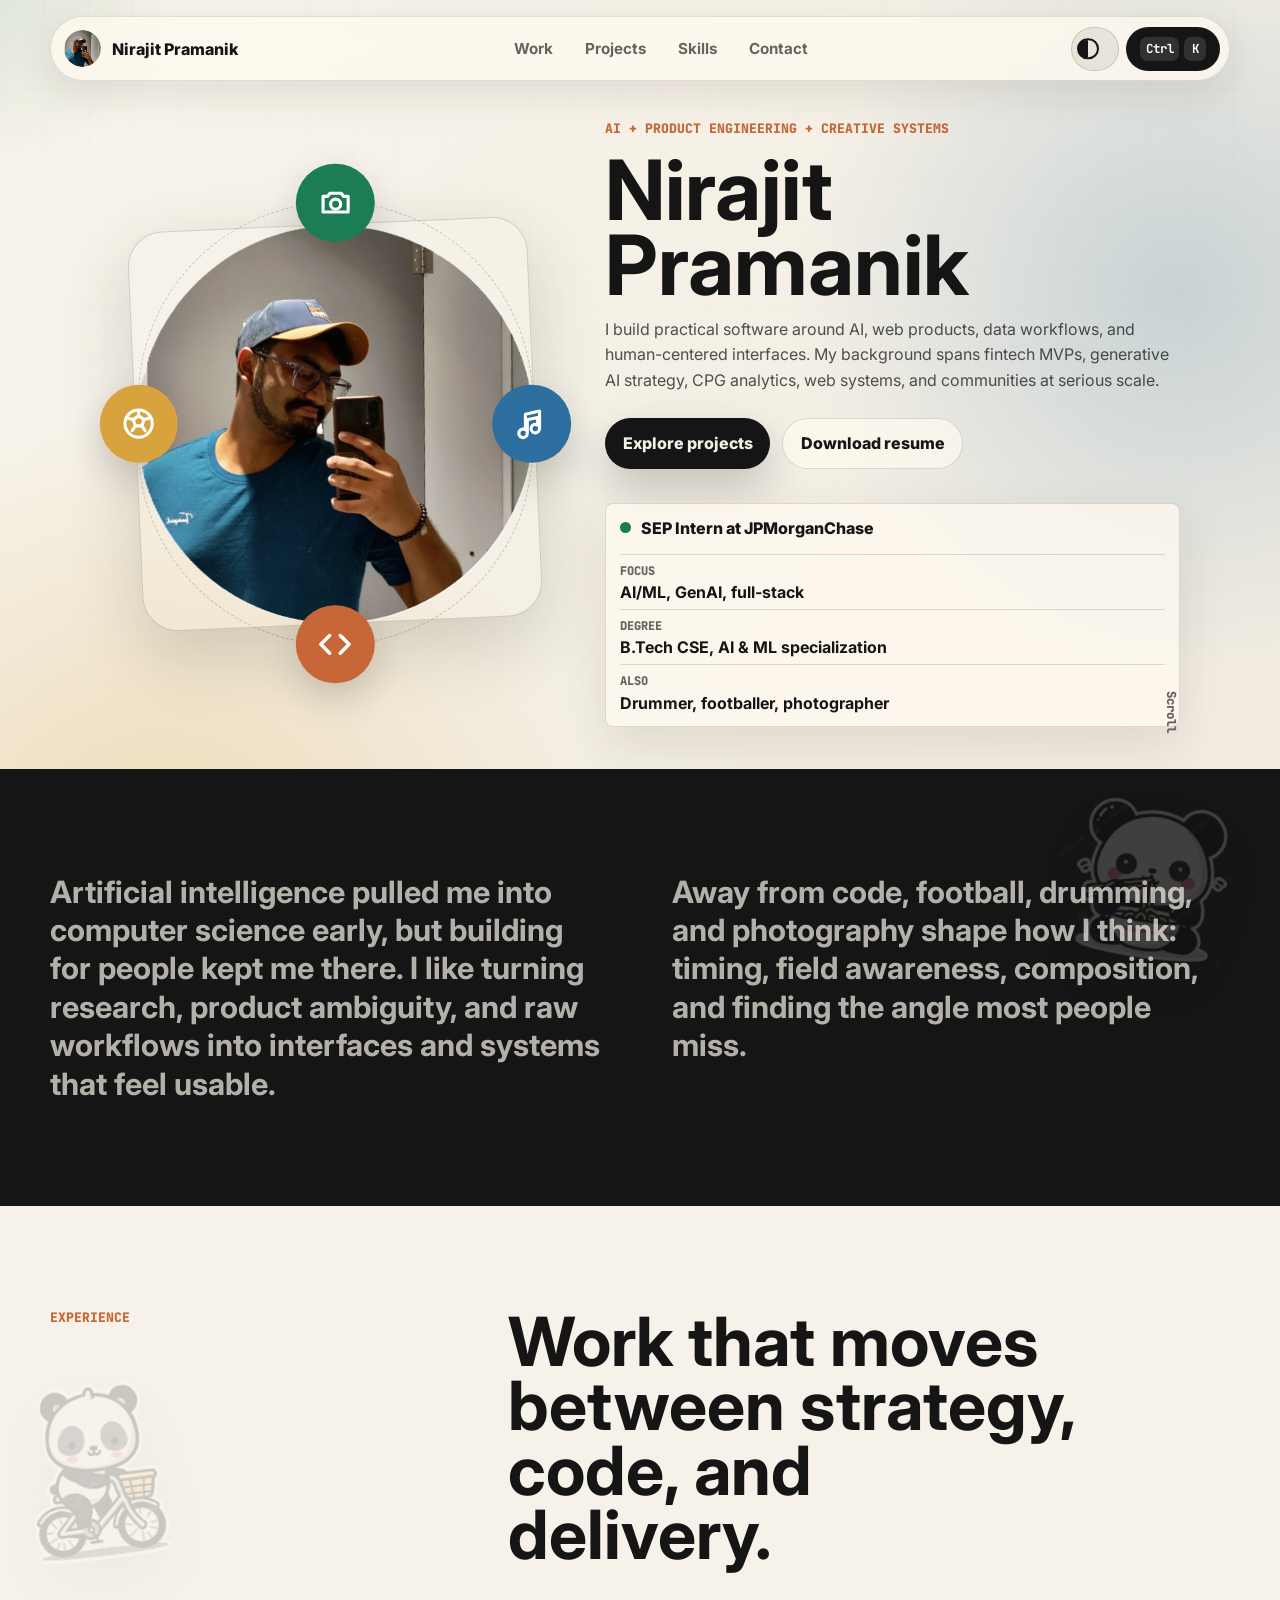
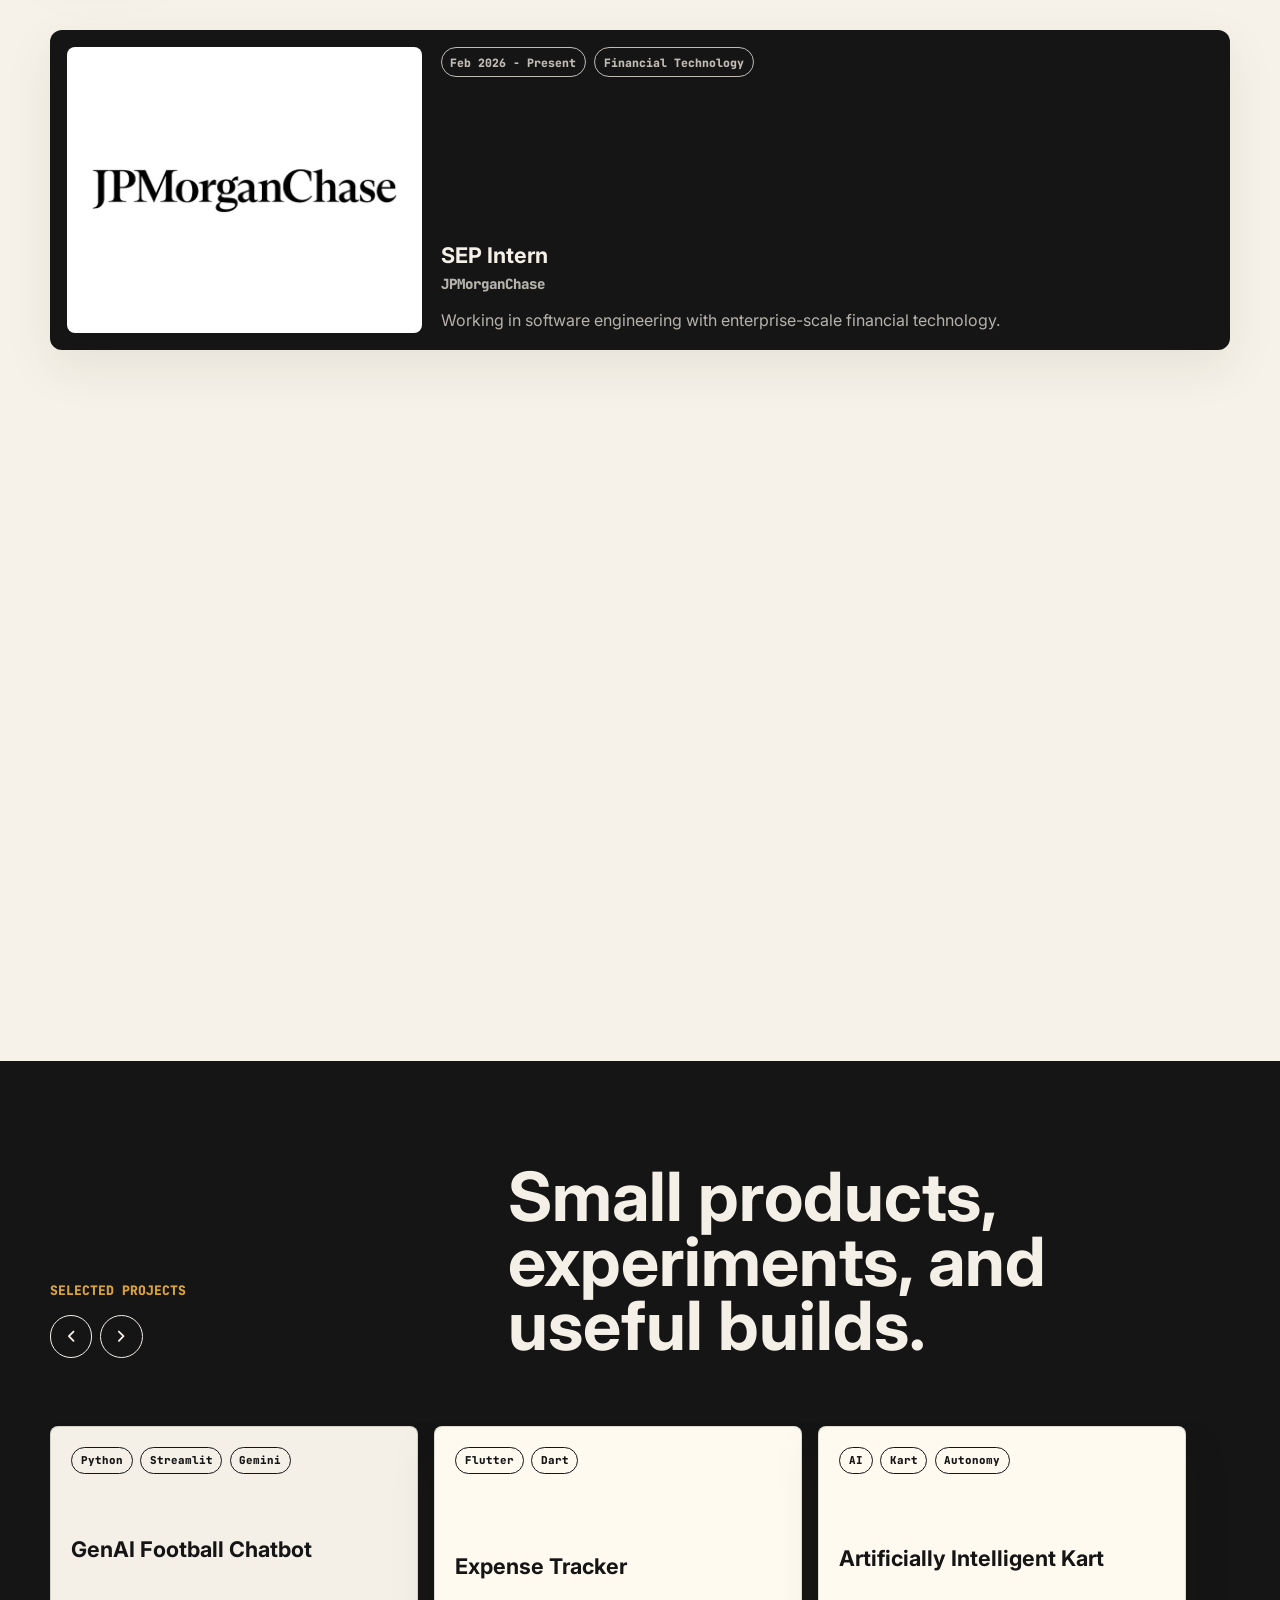
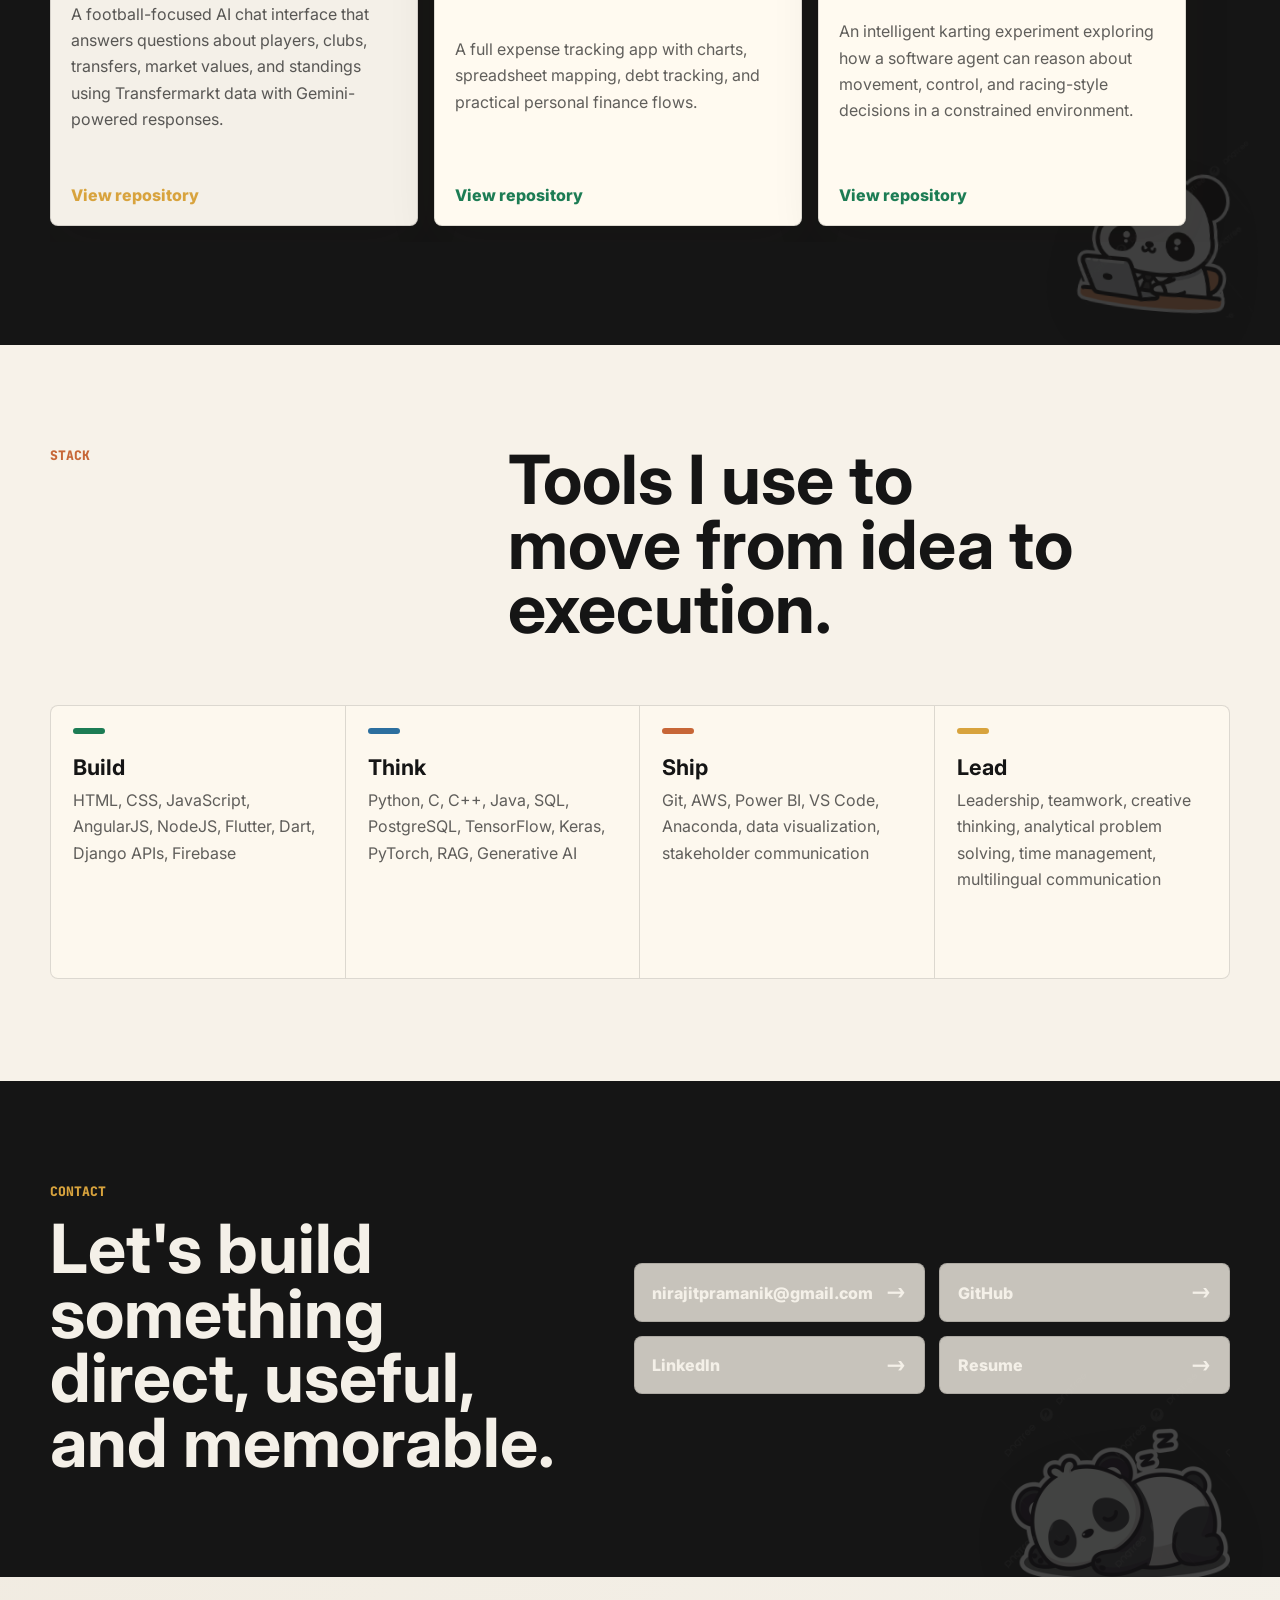
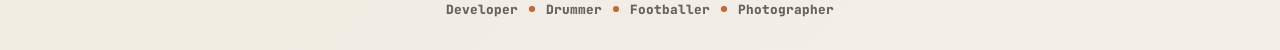
==== commit 4330d035: "fix: Working changes for resume and gtm" ====
--- a/index.html
+++ b/index.html
@@ -5,14 +5,15 @@
   <meta name="viewport" content="width=device-width, initial-scale=1.0">
   <meta name="description" content="Nirajit Pramanik - AI-focused software engineer, full-stack developer, drummer, footballer, and photographer.">
   <meta property="og:type" content="website">
-  <meta property="og:url" content="https://nirajitpramanik.github.io/">
+  <link rel="canonical" href="https://nirajitpramanik.dev/">
+  <meta property="og:url" content="https://nirajitpramanik.dev/">
   <meta property="og:title" content="Nirajit Pramanik">
   <meta property="og:description" content="AI-focused software engineer building useful products across web, data, and generative AI.">
-  <meta property="og:image" content="https://nirajitpramanik.github.io/assets/img/pfp.png">
+  <meta property="og:image" content="https://nirajitpramanik.dev/assets/img/pfp.png">
   <meta name="twitter:card" content="summary_large_image">
   <meta name="twitter:title" content="Nirajit Pramanik">
   <meta name="twitter:description" content="AI-focused software engineer building useful products across web, data, and generative AI.">
-  <meta name="twitter:image" content="https://nirajitpramanik.github.io/assets/img/pfp.png">
+  <meta name="twitter:image" content="https://nirajitpramanik.dev/assets/img/pfp.png">
   <title>Nirajit Pramanik | AI & Software Engineer</title>
   <link rel="preconnect" href="https://fonts.googleapis.com">
   <link rel="preconnect" href="https://fonts.gstatic.com" crossorigin>
